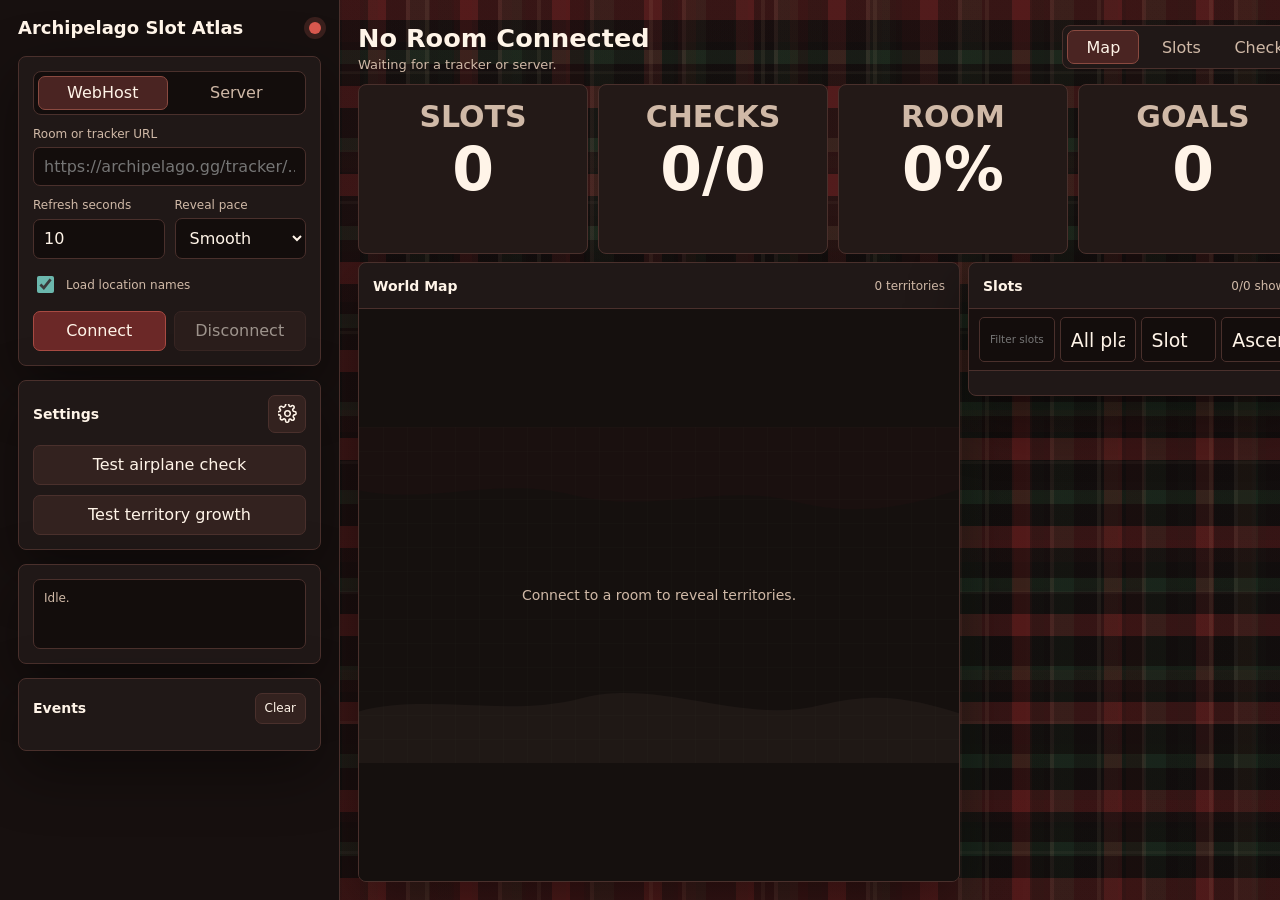
==== index.html @ dbaafe2e "Publish Archipelago Slot Atlas" ====
<!doctype html>
<html lang="en">
<head>
  <meta charset="utf-8">
  <meta name="viewport" content="width=device-width, initial-scale=1">
  <title>Archipelago Slot Atlas</title>
  <style>
    :root {
      color-scheme: dark;
      --bg: #120d0d;
      --panel: #201817;
      --panel-2: #2a211d;
      --ink: #fff4e8;
      --muted: #d0b9a7;
      --line: #4a302c;
      --line-strong: #7e4a43;
      --good: #8fc06c;
      --warn: #e6b65b;
      --bad: #d8584e;
      --cyan: #6bb7ad;
      --violet: #b99cff;
      --flannel-red: #7f2425;
      --flannel-red-deep: #351516;
      --flannel-green: #274a32;
      --flannel-cream: #f0d3ac;
      --flannel-thread: rgba(240, 211, 172, 0.16);
      --shadow: 0 20px 60px rgba(0, 0, 0, 0.42);
      --radius: 8px;
      font-family: Inter, ui-sans-serif, system-ui, -apple-system, BlinkMacSystemFont, "Segoe UI", sans-serif;
    }

    * {
      box-sizing: border-box;
    }

    body {
      position: relative;
      margin: 0;
      min-height: 100vh;
      background:
        repeating-linear-gradient(0deg, rgba(127, 36, 37, 0.32) 0 22px, rgba(18, 13, 13, 0.48) 22px 44px, rgba(39, 74, 50, 0.22) 44px 58px, rgba(18, 13, 13, 0.48) 58px 88px),
        repeating-linear-gradient(90deg, rgba(127, 36, 37, 0.36) 0 18px, rgba(18, 13, 13, 0.55) 18px 38px, rgba(240, 211, 172, 0.12) 38px 42px, rgba(39, 74, 50, 0.2) 42px 62px, rgba(18, 13, 13, 0.52) 62px 92px),
        linear-gradient(145deg, #1a0f10 0%, #17110f 44%, #0e0d0b 100%);
      color: var(--ink);
      overflow-x: hidden;
    }

    body::before,
    body::after {
      content: "";
      position: fixed;
      inset: -12%;
      z-index: 0;
      pointer-events: none;
    }

    body::before {
      opacity: 0.42;
      background:
        repeating-linear-gradient(90deg, transparent 0 19px, rgba(240, 211, 172, 0.16) 19px 23px, transparent 23px 48px, rgba(127, 36, 37, 0.18) 48px 66px, transparent 66px 112px),
        repeating-linear-gradient(90deg, rgba(39, 74, 50, 0.12) 0 14px, transparent 14px 74px);
      animation: flannelDriftDiagonalA 210s linear infinite;
    }

    body::after {
      opacity: 0.34;
      background:
        repeating-linear-gradient(0deg, transparent 0 24px, rgba(240, 211, 172, 0.12) 24px 27px, transparent 27px 56px, rgba(127, 36, 37, 0.16) 56px 78px, transparent 78px 130px),
        repeating-linear-gradient(0deg, rgba(39, 74, 50, 0.1) 0 12px, transparent 12px 84px);
      animation: flannelDriftDiagonalB 145s linear infinite;
    }

    @keyframes flannelDriftDiagonalA {
      from {
        background-position: 0 0, 0 0;
      }
      to {
        background-position: 280px 180px, -190px 120px;
      }
    }

    @keyframes flannelDriftDiagonalB {
      from {
        background-position: 0 0, 0 0;
      }
      to {
        background-position: -180px 520px, 150px -380px;
      }
    }

    @media (prefers-reduced-motion: reduce) {
      body::before,
      body::after {
        animation: none;
      }
    }

    button,
    input,
    select {
      font: inherit;
    }

    button {
      border: 1px solid var(--line);
      background: #33221f;
      color: var(--ink);
      border-radius: 7px;
      cursor: pointer;
      transition: transform 140ms ease, border-color 140ms ease, background 140ms ease;
    }

    button:hover {
      border-color: var(--line-strong);
      background: #402824;
    }

    button:active {
      transform: translateY(1px);
    }

    button:disabled {
      cursor: not-allowed;
      opacity: 0.56;
    }

    .app-shell {
      position: relative;
      z-index: 1;
      display: grid;
      grid-template-columns: minmax(292px, 340px) minmax(0, 1fr);
      min-height: 100vh;
    }

    .sidebar {
      position: sticky;
      top: 0;
      height: 100vh;
      padding: 18px;
      border-right: 1px solid var(--line);
      background: #17100f;
      backdrop-filter: blur(18px);
      overflow: auto;
    }

    .brand {
      display: flex;
      align-items: center;
      justify-content: space-between;
      gap: 12px;
      margin-bottom: 18px;
    }

    .brand h1 {
      margin: 0;
      font-size: 18px;
      line-height: 1.1;
      letter-spacing: 0;
    }

    .connection-dot {
      width: 12px;
      height: 12px;
      flex: 0 0 auto;
      border-radius: 999px;
      background: var(--bad);
      box-shadow: 0 0 0 5px rgba(239, 111, 100, 0.16);
    }

    .connection-dot.live {
      background: var(--good);
      box-shadow: 0 0 0 5px rgba(128, 211, 107, 0.15);
    }

    .connection-dot.waiting {
      background: var(--warn);
      box-shadow: 0 0 0 5px rgba(238, 184, 95, 0.15);
    }

    .control-block {
      display: grid;
      gap: 12px;
      padding: 14px;
      margin-bottom: 14px;
      border: 1px solid var(--line);
      border-radius: var(--radius);
      background: #201817;
      box-shadow: var(--shadow);
    }

    .segmented {
      display: grid;
      grid-template-columns: 1fr 1fr;
      gap: 4px;
      padding: 4px;
      border: 1px solid var(--line);
      border-radius: 8px;
      background: #130d0c;
    }

    .segmented button {
      min-height: 34px;
      border-color: transparent;
      background: transparent;
      color: var(--muted);
    }

    .segmented button.active {
      background: #4a2422;
      color: var(--ink);
      border-color: #8a4a40;
    }

    .field {
      display: grid;
      gap: 6px;
    }

    label {
      font-size: 12px;
      color: var(--muted);
    }

    input,
    select {
      width: 100%;
      min-height: 38px;
      padding: 9px 10px;
      border: 1px solid var(--line);
      border-radius: 7px;
      background: #130d0c;
      color: var(--ink);
      outline: none;
      transition: border-color 140ms ease, box-shadow 140ms ease;
    }

    input:focus,
    select:focus {
      border-color: var(--cyan);
      box-shadow: 0 0 0 3px rgba(100, 199, 195, 0.14);
    }

    .field-row {
      display: grid;
      grid-template-columns: 1fr 1fr;
      gap: 10px;
    }

    .check-row {
      display: flex;
      align-items: center;
      gap: 9px;
      min-height: 28px;
      color: var(--muted);
      font-size: 13px;
    }

    .check-row input {
      width: 17px;
      min-height: 17px;
      accent-color: var(--cyan);
    }

    .button-row {
      display: grid;
      grid-template-columns: 1fr 1fr;
      gap: 8px;
    }

    .primary-button {
      min-height: 40px;
      background: #6b2827;
      border-color: #a84a42;
    }

    .primary-button:hover {
      background: #83312f;
    }

    .ghost-button {
      min-height: 40px;
    }

    .small-button {
      min-height: 31px;
      padding: 5px 9px;
      font-size: 12px;
    }

    .settings-head {
      display: flex;
      align-items: center;
      justify-content: space-between;
      gap: 10px;
    }

    .settings-title {
      margin: 0;
      font-size: 14px;
      letter-spacing: 0;
    }

    .icon-button {
      width: 38px;
      height: 38px;
      display: inline-grid;
      place-items: center;
      padding: 0;
    }

    .icon-button svg {
      width: 19px;
      height: 19px;
      stroke: currentColor;
      stroke-width: 2;
      fill: none;
      stroke-linecap: round;
      stroke-linejoin: round;
    }

    .settings-body {
      display: grid;
      gap: 10px;
    }

    .settings-body.collapsed {
      display: none;
    }

    .status-box {
      min-height: 70px;
      padding: 10px;
      border: 1px solid var(--line);
      border-radius: 7px;
      background: #130d0c;
      color: var(--muted);
      font-size: 12px;
      line-height: 1.45;
    }

    .event-list {
      display: grid;
      gap: 8px;
      max-height: 178px;
      overflow: auto;
      padding-right: 3px;
    }

    .event {
      padding: 8px 9px;
      border: 1px solid var(--line);
      border-radius: 7px;
      background: #17100f;
      color: var(--muted);
      font-size: 12px;
      line-height: 1.35;
    }

    .main {
      min-width: 0;
      padding: 18px;
      display: grid;
      grid-template-rows: auto auto minmax(0, 1fr);
      gap: 8px;
    }

    .topbar {
      display: grid;
      grid-template-columns: minmax(0, 1fr) auto;
      align-items: center;
      gap: 14px;
      min-height: 58px;
    }

    .topbar-title {
      min-width: 0;
    }

    .topbar-title h2 {
      margin: 0 0 4px;
      font-size: clamp(20px, 2vw, 28px);
      letter-spacing: 0;
    }

    .topbar-title p {
      margin: 0;
      color: var(--muted);
      font-size: 13px;
      overflow: hidden;
      text-overflow: ellipsis;
      white-space: nowrap;
    }

    .view-tabs {
      display: flex;
      align-items: center;
      gap: 6px;
      padding: 4px;
      border: 1px solid var(--line);
      border-radius: 8px;
      background: #201817;
    }

    .view-tabs button {
      min-width: 72px;
      min-height: 34px;
      padding: 6px 10px;
      border-color: transparent;
      background: transparent;
      color: var(--muted);
    }

    .view-tabs button.active {
      color: var(--ink);
      background: #4a2422;
      border-color: #8a4a40;
    }

    .content-grid {
      min-height: 0;
      display: grid;
      grid-template-columns: minmax(0, 1.35fr) minmax(340px, 0.65fr);
      gap: 8px;
    }

    .panel {
      min-width: 0;
      min-height: 0;
      border: 1px solid var(--line);
      border-radius: var(--radius);
      background: #201817;
      box-shadow: var(--shadow);
      overflow: hidden;
    }

    .panel-header {
      display: flex;
      align-items: center;
      justify-content: space-between;
      gap: 12px;
      min-height: 46px;
      padding: 12px 14px;
      border-bottom: 1px solid var(--line);
    }

    .panel-header h3 {
      margin: 0;
      font-size: 14px;
      letter-spacing: 0;
    }

    .panel-header .subtle {
      color: var(--muted);
      font-size: 12px;
    }

    .map-panel {
      display: grid;
      grid-template-rows: auto minmax(380px, 1fr);
    }

    .map-wrap {
      position: relative;
      min-height: 380px;
      background: #15100e;
      overflow: hidden;
    }

    .atlas {
      width: 100%;
      height: 100%;
      display: block;
    }

    .ocean-grid {
      opacity: 0.28;
    }

    .land-base {
      fill: #33251f;
      stroke: #6d4a3d;
      stroke-width: 1.4;
      vector-effect: non-scaling-stroke;
    }

    .land-fill {
      stroke: none;
      filter: saturate(1.06);
    }

    .territory-army {
      pointer-events: none;
      font-size: 17px;
      dominant-baseline: middle;
      text-anchor: middle;
      paint-order: stroke;
      stroke: rgba(0, 0, 0, 0.78);
      stroke-width: 3px;
    }

    .land-label {
      --label-stroke: 7px;
      pointer-events: none;
      fill: #f8f9ef;
      paint-order: stroke;
      stroke: rgba(0, 0, 0, 0.68);
      stroke-width: var(--label-stroke);
      font-weight: 800;
      text-anchor: middle;
      dominant-baseline: middle;
    }

    .land-percent {
      --percent-stroke: 5px;
      pointer-events: none;
      fill: #d9decf;
      paint-order: stroke;
      stroke: rgba(0, 0, 0, 0.74);
      stroke-width: var(--percent-stroke);
      font-weight: 850;
      text-anchor: middle;
      dominant-baseline: middle;
    }

    .selected-region .land-base {
      stroke: #f4f5ec;
      stroke-width: 2.4;
    }

    .atlas.dense-map .land-label {
      --label-stroke: 5px;
    }

    .atlas.dense-map .land-percent {
      --percent-stroke: 4px;
    }

    .atlas.dense-map .territory-army {
      font-size: 13px;
      stroke-width: 2px;
    }

    .atlas.ultra-dense-map .land-base,
    .atlas.ultra-dense-map .land-fill {
      stroke-width: 1px;
    }

    .atlas.ultra-dense-map .land-label {
      --label-stroke: 4px;
    }

    .atlas.ultra-dense-map .land-percent {
      display: block;
      --percent-stroke: 3px;
    }

    .atlas.ultra-dense-map .territory-army {
      font-size: 10px;
      stroke-width: 1.5px;
    }

    .atlas.mega-map .land-base,
    .atlas.mega-map .land-fill {
      stroke-width: 0.75px;
    }

    .atlas.mega-map .land-label {
      display: block;
      --label-stroke: 3px;
    }

    .atlas.mega-map .land-percent {
      display: none;
    }

    .atlas.mega-map .territory-army {
      display: none;
    }

    .flight-line {
      fill: none;
      stroke: var(--flight-color, rgba(240, 211, 172, 0.66));
      stroke-width: 2;
      stroke-linecap: round;
      stroke-dasharray: 6 7;
      vector-effect: non-scaling-stroke;
    }

    .flight-plane {
      font-size: 22px;
      dominant-baseline: middle;
      text-anchor: middle;
      paint-order: stroke;
      stroke: rgba(74, 48, 44, 0.86);
      stroke-width: 3px;
    }

    .flight-label {
      pointer-events: none;
      fill: var(--flight-color, #fff4e8);
      paint-order: stroke;
      stroke: rgba(0, 0, 0, 0.72);
      stroke-width: 3px;
      font-size: 11px;
      font-weight: 850;
      text-anchor: middle;
    }

    .empty-map {
      position: absolute;
      inset: 0;
      display: grid;
      place-items: center;
      color: var(--muted);
      font-size: 14px;
      text-align: center;
      padding: 28px;
    }

    .stat-grid {
      display: grid;
      grid-template-columns: repeat(auto-fit, 230px);
      justify-content: center;
      justify-self: center;
      width: 100%;
      max-width: 980px;
      gap: 10px;
    }

    .stat {
      width: 230px;
      height: 170px;
      padding: 14px;
      border: 1px solid var(--line);
      border-radius: var(--radius);
      background: #231917;
      position: relative;
      display: grid;
      place-items: center;
      text-align: center;
    }

    .stat strong {
      display: block;
      width: 100%;
      font-size: 60px;
      line-height: 1.1;
      font-weight: 850;
      overflow: hidden;
      text-overflow: ellipsis;
      white-space: nowrap;
    }

    .stat strong.compact-value {
      font-size: 48px;
    }

    .stat strong.tiny-value {
      font-size: 38px;
    }

    .stat span {
      display: block;
      position: absolute;
      top: 16px;
      left: 10px;
      right: 10px;
      margin-top: 0;
      color: var(--muted);
      font-size: 30px;
      font-weight: 760;
      line-height: 1.05;
      text-transform: uppercase;
    }

    .side-stack {
      min-height: 0;
      display: grid;
      grid-template-rows: auto minmax(0, 1fr);
      gap: 8px;
    }

    .slot-list {
      min-height: 0;
      overflow: auto;
      padding: 12px;
      display: grid;
      grid-template-columns: 1fr;
      align-content: start;
      gap: 10px;
    }

    .slot-toolbar {
      display: grid;
      grid-template-columns: repeat(4, minmax(0, 1fr));
      justify-content: stretch;
      align-items: center;
      gap: 5px;
      min-height: 50px;
      padding: 8px 10px;
      border-bottom: 1px solid var(--line);
      background: #18100f;
      overflow: hidden;
    }

    .slot-toolbar.three {
      grid-template-columns: repeat(4, minmax(0, 1fr));
    }

    .slot-toolbar input,
    .slot-toolbar select {
      appearance: none;
      width: 100%;
      min-height: 45px;
      height: 45px;
      padding: 0 10px;
      border-radius: 5px;
      font-size: 10.5px;
      line-height: 45px;
    }

    .slot-toolbar select {
      font-size: 18.9px;
      line-height: 45px;
    }

    .table-panel > .panel-header {
      min-height: 28px;
      padding: 4px 10px;
    }

    .slot-card {
      display: grid;
      grid-template-columns: 52px minmax(0, 1fr);
      gap: 10px;
      align-items: center;
      min-height: 82px;
      padding: 10px;
      border: 1px solid var(--line);
      border-radius: var(--radius);
      background: #17100f;
      cursor: pointer;
      transition: border-color 140ms ease, background 140ms ease, transform 140ms ease;
    }

    .slot-list.room-small {
      gap: 14px;
    }

    .slot-list.room-small .slot-card {
      grid-template-columns: 78px minmax(0, 1fr);
      min-height: 118px;
      padding: 14px;
      gap: 14px;
    }

    .slot-list.room-small .ring {
      width: 72px;
      height: 72px;
      font-size: 17px;
    }

    .slot-list.room-small .slot-name {
      font-size: 19px;
    }

    .slot-list.room-small .slot-state {
      font-size: 12px;
      padding: 4px 8px;
    }

    .slot-list.room-small .slot-meta {
      font-size: 15px;
    }

    .slot-list.room-small .bar {
      height: 12px;
      margin-top: 12px;
    }

    .slot-list.room-medium .slot-card {
      grid-template-columns: 62px minmax(0, 1fr);
      min-height: 96px;
      padding: 12px;
      gap: 12px;
    }

    .slot-list.room-medium .ring {
      width: 58px;
      height: 58px;
      font-size: 14px;
    }

    .slot-list.room-medium .slot-name {
      font-size: 16px;
    }

    .slot-list.room-medium .slot-meta {
      font-size: 13px;
    }

    .slot-list.room-medium .bar {
      height: 9px;
    }

    .slot-list.room-large .slot-card {
      min-height: 72px;
      padding: 9px;
    }

    .slot-list.room-large .slot-name {
      font-size: 13px;
    }

    .slot-list.room-large .slot-meta {
      font-size: 11px;
    }

    .slot-list.room-large .bar {
      height: 6px;
    }

    .slot-card:hover {
      border-color: var(--line-strong);
      background: #221714;
    }

    .slot-card.selected {
      border-color: var(--flannel-cream);
      background: #2f1c19;
    }

    .ring {
      width: 48px;
      height: 48px;
      border-radius: 999px;
      display: grid;
      place-items: center;
      color: var(--ink);
      font-size: 12px;
      font-weight: 800;
      background:
        conic-gradient(var(--ring-color) var(--pct), #3c2a25 0),
        #3c2a25;
    }

    .ring::after {
      content: "";
      position: absolute;
    }

    .slot-body {
      min-width: 0;
    }

    .slot-name-row {
      display: flex;
      align-items: center;
      justify-content: space-between;
      gap: 10px;
      margin-bottom: 5px;
    }

    .slot-name {
      min-width: 0;
      overflow: hidden;
      text-overflow: ellipsis;
      white-space: nowrap;
      font-size: 14px;
      font-weight: 760;
    }

    .slot-state {
      flex: 0 0 auto;
      padding: 3px 7px;
      border: 1px solid var(--line);
      border-radius: 999px;
      color: var(--muted);
      font-size: 11px;
      line-height: 1.1;
    }

    .slot-meta {
      display: flex;
      align-items: center;
      justify-content: space-between;
      gap: 8px;
      color: var(--muted);
      font-size: 12px;
      min-width: 0;
    }

    .slot-game {
      min-width: 0;
      overflow: hidden;
      text-overflow: ellipsis;
      white-space: nowrap;
    }

    .bar {
      height: 7px;
      margin-top: 9px;
      border-radius: 999px;
      background: #3c2a25;
      overflow: hidden;
    }

    .bar-fill {
      height: 100%;
      width: var(--pct);
      border-radius: inherit;
      background: linear-gradient(90deg, var(--bar-color), #f0dc7a);
      transition: width var(--bar-speed, 520ms) ease;
    }

    .table-panel {
      display: grid;
      grid-template-rows: auto auto minmax(0, 1fr);
      min-height: 0;
    }

    .data-table-wrap {
      min-height: 0;
      overflow: auto;
    }

    table {
      width: 100%;
      border-collapse: collapse;
      min-width: 900px;
    }

    th,
    td {
      padding: 10px 12px;
      border-bottom: 1px solid var(--line);
      text-align: left;
      font-size: 13px;
      vertical-align: middle;
    }

    th {
      position: sticky;
      top: 0;
      z-index: 1;
      background: #1c1e19;
      color: var(--muted);
      font-size: 12px;
      font-weight: 680;
    }

    td {
      color: #dfe3d6;
    }

    tr:hover td {
      background: rgba(100, 199, 195, 0.045);
    }

    #slotTableBody.room-small td {
      padding: 14px 12px;
      font-size: 16px;
    }

    #slotTableBody.room-small .mini-progress {
      grid-template-columns: minmax(130px, 1fr) 60px;
    }

    #slotTableBody.room-small .bar {
      height: 12px;
    }

    #slotTableBody.room-medium td {
      padding: 12px;
      font-size: 14px;
    }

    #slotTableBody.room-medium .bar {
      height: 9px;
    }

    #slotTableBody.room-large td {
      padding: 8px 10px;
      font-size: 12px;
    }

    #slotTableBody.room-large .bar {
      height: 6px;
    }

    .mini-progress {
      display: grid;
      grid-template-columns: minmax(90px, 1fr) 48px;
      gap: 8px;
      align-items: center;
    }

    .checks-panel {
      display: grid;
      grid-template-rows: auto auto minmax(0, 1fr);
      min-height: 0;
    }

    .main.checks-active {
      gap: 8px;
    }

    .main.checks-active .topbar {
      min-height: 44px;
    }

    .main.checks-active .topbar-title h2 {
      font-size: 18px;
      margin-bottom: 0;
    }

    .main.checks-active .topbar-title p {
      display: none;
    }

    .main.checks-active .stat-grid {
      gap: 8px;
    }

    .main.checks-active .stat {
      padding: 8px;
    }

    .main.checks-active .stat strong {
      font-size: 60px;
    }

    .main.checks-active .stat strong.compact-value {
      font-size: 48px;
    }

    .main.checks-active .stat strong.tiny-value {
      font-size: 38px;
    }

    .main.checks-active .stat span {
      margin-top: 0;
      font-size: 30px;
    }

    .checks-toolbar {
      display: grid;
      grid-template-columns: minmax(160px, 1fr) 132px 122px;
      gap: 8px;
      padding: 10px 12px;
      border-bottom: 1px solid var(--line);
      background: #18100f;
    }

    .check-list {
      min-height: 0;
      overflow: auto;
      padding: 12px;
      display: grid;
      align-content: start;
      gap: 7px;
    }

    .check-item {
      display: grid;
      grid-template-columns: 84px minmax(0, 1fr);
      gap: 10px;
      min-height: 38px;
      align-items: center;
      padding: 8px 10px;
      border: 1px solid var(--line);
      border-radius: 7px;
      background: #17100f;
      color: #dfe3d6;
      font-size: 13px;
    }

    .check-badge {
      display: inline-flex;
      align-items: center;
      justify-content: center;
      min-height: 22px;
      padding: 3px 7px;
      border-radius: 999px;
      border: 1px solid var(--line);
      color: var(--muted);
      font-size: 11px;
    }

    .check-badge.done {
      color: #c9f5bf;
      border-color: rgba(128, 211, 107, 0.42);
      background: rgba(128, 211, 107, 0.1);
    }

    .check-badge.missing {
      color: #f6d18b;
      border-color: rgba(238, 184, 95, 0.44);
      background: rgba(238, 184, 95, 0.08);
    }

    .check-name {
      min-width: 0;
      overflow: hidden;
      text-overflow: ellipsis;
      white-space: nowrap;
    }

    .hidden {
      display: none !important;
    }

    @media (max-width: 1120px) {
      .content-grid {
        grid-template-columns: 1fr;
      }

      .side-stack {
        grid-template-rows: auto auto;
      }

      .slot-list {
        max-height: 420px;
      }
    }

    @media (max-width: 820px) {
      .app-shell {
        grid-template-columns: 1fr;
      }

      .sidebar {
        position: relative;
        height: auto;
        border-right: 0;
        border-bottom: 1px solid var(--line);
      }

      .topbar {
        grid-template-columns: 1fr;
      }

      .view-tabs {
        width: 100%;
      }

      .view-tabs button {
        flex: 1 1 0;
        min-width: 0;
      }

      .stat-grid {
        grid-template-columns: repeat(2, 230px);
      }

      .checks-toolbar {
        grid-template-columns: 1fr;
      }

      .slot-toolbar,
      .slot-toolbar.three {
        grid-template-columns: repeat(4, minmax(0, 1fr));
      }
    }

    @media (max-width: 520px) {
      .main,
      .sidebar {
        padding: 12px;
      }

      .field-row,
      .button-row {
        grid-template-columns: 1fr;
      }

      .stat-grid {
        grid-template-columns: minmax(0, 230px);
      }

      .map-panel {
        grid-template-rows: auto minmax(300px, 1fr);
      }

      .map-wrap {
        min-height: 300px;
      }
    }
  </style>
</head>
<body>
  <div class="app-shell">
    <aside class="sidebar">
      <div class="brand">
        <h1>Archipelago Slot Atlas</h1>
        <span id="connectionDot" class="connection-dot" title="Connection state"></span>
      </div>

      <section class="control-block">
        <div class="segmented" aria-label="Connection mode">
          <button id="webhostModeButton" class="active" type="button">WebHost</button>
          <button id="serverModeButton" type="button">Server</button>
        </div>

        <div id="webhostFields" class="field">
          <label for="trackerInput">Room or tracker URL</label>
          <input id="trackerInput" autocomplete="off" placeholder="https://archipelago.gg/tracker/...">
        </div>

        <div id="serverFields" class="hidden">
          <div class="field">
            <label for="serverInput">Server address</label>
            <input id="serverInput" autocomplete="off" placeholder="archipelago.gg:38281">
          </div>
          <div class="field-row">
            <div class="field">
              <label for="slotInput">Observer slot</label>
              <input id="slotInput" autocomplete="off" placeholder="Player name">
            </div>
            <div class="field">
              <label for="passwordInput">Password</label>
              <input id="passwordInput" type="password" autocomplete="off" placeholder="Optional">
            </div>
          </div>
          <div class="check-row">
            <input id="secureSocketInput" type="checkbox">
            <label for="secureSocketInput">Use wss://</label>
          </div>
        </div>

        <div class="field-row">
          <div class="field">
            <label for="pollInput">Refresh seconds</label>
            <input id="pollInput" type="number" min="5" max="120" step="1" value="10">
          </div>
          <div class="field">
            <label for="themeInput">Reveal pace</label>
            <select id="themeInput">
              <option value="smooth">Smooth</option>
              <option value="snappy">Snappy</option>
              <option value="quiet">Quiet</option>
            </select>
          </div>
        </div>

        <div class="check-row">
          <input id="namesInput" type="checkbox" checked>
          <label for="namesInput">Load location names</label>
        </div>

        <div class="button-row">
          <button id="connectButton" class="primary-button" type="button">Connect</button>
          <button id="disconnectButton" class="ghost-button" type="button" disabled>Disconnect</button>
        </div>
      </section>

      <section class="control-block">
        <div class="settings-head">
          <h3 class="settings-title">Settings</h3>
          <button id="settingsToggleButton" class="icon-button" type="button" title="Toggle settings" aria-label="Toggle settings" aria-expanded="true">
            <svg viewBox="0 0 24 24" aria-hidden="true">
              <path d="M12 15.5a3.5 3.5 0 1 0 0-7 3.5 3.5 0 0 0 0 7Z"></path>
              <path d="M19.4 15a1.8 1.8 0 0 0 .36 1.98l.06.06a2.1 2.1 0 0 1-2.97 2.97l-.06-.06A1.8 1.8 0 0 0 14.82 19a1.8 1.8 0 0 0-1.08 1.65V21a2.1 2.1 0 0 1-4.2 0v-.09A1.8 1.8 0 0 0 8.46 19a1.8 1.8 0 0 0-1.98.36l-.06.06a2.1 2.1 0 1 1-2.97-2.97l.06-.06A1.8 1.8 0 0 0 3 14.82a1.8 1.8 0 0 0-1.65-1.08H1.2a2.1 2.1 0 1 1 0-4.2h.15A1.8 1.8 0 0 0 3 8.46a1.8 1.8 0 0 0-.36-1.98l-.06-.06a2.1 2.1 0 1 1 2.97-2.97l.06.06A1.8 1.8 0 0 0 8.46 3a1.8 1.8 0 0 0 1.08-1.65V1.2a2.1 2.1 0 1 1 4.2 0v.15A1.8 1.8 0 0 0 14.82 3a1.8 1.8 0 0 0 1.98-.36l.06-.06a2.1 2.1 0 1 1 2.97 2.97l-.06.06A1.8 1.8 0 0 0 19 8.46a1.8 1.8 0 0 0 1.65 1.08h.15a2.1 2.1 0 1 1 0 4.2h-.15A1.8 1.8 0 0 0 19.4 15Z"></path>
            </svg>
          </button>
        </div>
        <div id="settingsBody" class="settings-body">
          <button id="testFlightButton" class="ghost-button" type="button">Test airplane check</button>
          <button id="testGrowthButton" class="ghost-button" type="button">Test territory growth</button>
        </div>
      </section>

      <section class="control-block">
        <div class="status-box" id="statusBox">Idle.</div>
      </section>

      <section class="control-block">
        <div class="panel-header" style="padding:0;border:0;min-height:unset;">
          <h3>Events</h3>
          <button id="clearEventsButton" class="small-button" type="button">Clear</button>
        </div>
        <div id="eventList" class="event-list"></div>
      </section>
    </aside>

    <main class="main">
      <header class="topbar">
        <div class="topbar-title">
          <h2 id="roomTitle">No Room Connected</h2>
          <p id="roomSubtitle">Waiting for a tracker or server.</p>
        </div>
        <nav class="view-tabs" aria-label="Display view">
          <button id="mapViewButton" class="active" type="button">Map</button>
          <button id="slotsViewButton" type="button">Slots</button>
          <button id="checksViewButton" type="button">Checks</button>
        </nav>
      </header>

      <section class="stat-grid">
        <div class="stat"><strong id="statSlots">0</strong><span>Slots</span></div>
        <div class="stat"><strong id="statChecks">0/0</strong><span>Checks</span></div>
        <div class="stat"><strong id="statPercent">0%</strong><span>Room</span></div>
        <div class="stat"><strong id="statGoals">0</strong><span>Goals</span></div>
      </section>

      <section id="mapView" class="content-grid">
        <article class="panel map-panel">
          <div class="panel-header">
            <h3>World Map</h3>
            <span id="mapSummary" class="subtle">0 territories</span>
          </div>
          <div class="map-wrap">
            <svg id="atlasSvg" class="atlas" viewBox="0 0 1000 560" role="img" aria-label="Slot progress world map"></svg>
            <div id="emptyMap" class="empty-map">Connect to a room to reveal territories.</div>
          </div>
        </article>

        <aside class="side-stack">
          <article class="panel">
            <div class="panel-header">
              <h3>Slots</h3>
              <span id="slotCountLabel" class="subtle">0 shown</span>
            </div>
            <div class="slot-toolbar">
              <input id="slotSearchInput" autocomplete="off" placeholder="Filter slots">
              <select id="slotGameFilter" aria-label="Platform filter"></select>
              <select id="slotSortSelect" aria-label="Sort slots">
                <option value="slot">Slot</option>
                <option value="percent">Percent</option>
                <option value="name">Name</option>
                <option value="game">Console</option>
              </select>
              <select id="slotSortDirSelect" aria-label="Sort direction">
                <option value="asc">Ascending</option>
                <option value="desc">Descending</option>
              </select>
            </div>
            <div id="slotList" class="slot-list"></div>
          </article>
        </aside>
      </section>

      <section id="slotsView" class="panel table-panel hidden">
        <div class="panel-header">
          <h3>Slot Data</h3>
          <span id="tableSummary" class="subtle">0 rows</span>
        </div>
        <div class="slot-toolbar three">
          <input id="tableSlotSearchInput" autocomplete="off" placeholder="Filter slots">
          <select id="tableSlotGameFilter" aria-label="Platform filter"></select>
          <select id="tableSlotSortSelect" aria-label="Sort slots">
            <option value="slot">Slot</option>
            <option value="percent">Percent</option>
            <option value="name">Name</option>
            <option value="game">Console</option>
          </select>
          <select id="tableSlotSortDirSelect" aria-label="Sort direction">
            <option value="asc">Ascending</option>
            <option value="desc">Descending</option>
          </select>
        </div>
        <div class="data-table-wrap">
          <table>
            <thead>
              <tr>
                <th>Slot</th>
                <th>Game</th>
                <th>Platform</th>
                <th>Progress</th>
                <th>State</th>
                <th>Elapsed</th>
                <th>Items</th>
                <th>Hints</th>
                <th>Activity</th>
              </tr>
            </thead>
            <tbody id="slotTableBody"></tbody>
          </table>
        </div>
      </section>

      <section id="checksView" class="panel checks-panel hidden">
        <div class="panel-header">
          <h3 id="checksTitle">Checks</h3>
          <span id="checksSummary" class="subtle">0 checks</span>
        </div>
        <div class="checks-toolbar">
          <input id="checkSearchInput" autocomplete="off" placeholder="Filter checks">
          <select id="checkSlotSelect" aria-label="Slot"></select>
          <select id="checkStateSelect" aria-label="Check state">
            <option value="all">All</option>
            <option value="checked">Checked</option>
            <option value="missing">Missing</option>
          </select>
        </div>
        <div id="checkList" class="check-list"></div>
      </section>
    </main>
  </div>

  <script>
    (() => {
      const AP_VERSION = { class: "Version", major: 0, minor: 6, build: 7 };
      const PRIMARY_TRACKER_TAGS = ["Tracker"];
      const SLOT_TRACKER_TAGS = ["Tracker", "NoText"];
      const ITEM_HANDLING_NONE = 0;
      const SLOT_TYPE_PLAYER = 1;
      const CLIENT_STATUS = new Map([
        [0, "Unknown"],
        [5, "Connected"],
        [10, "Ready"],
        [20, "Playing"],
        [30, "Goal"]
      ]);
      const PALETTE = [
        "#b7473f", "#8fc06c", "#e6b65b", "#6bb7ad", "#d88466",
        "#9e6fb5", "#caa46a", "#6d9f74", "#d8584e", "#8ab1d6",
        "#b98254", "#a6c96b", "#d0a3ff", "#cf8a88", "#f0d3ac"
      ];
      const REGION_TEMPLATES = [
        { d: "M104 142 C146 85 240 78 294 125 C340 164 316 227 250 246 C197 262 141 242 108 201 C87 174 88 157 104 142 Z", x: 206, y: 172 },
        { d: "M365 98 C427 60 527 79 570 136 C607 186 571 243 502 251 C430 259 354 232 337 178 C325 140 338 114 365 98 Z", x: 459, y: 166 },
        { d: "M664 111 C735 71 844 98 884 166 C918 224 878 292 790 303 C713 312 638 273 625 210 C616 165 632 129 664 111 Z", x: 765, y: 194 },
        { d: "M160 314 C225 278 302 307 327 370 C351 431 310 489 238 493 C175 497 121 451 116 391 C112 357 130 331 160 314 Z", x: 221, y: 393 },
        { d: "M430 315 C486 278 582 294 625 348 C670 405 632 475 553 490 C483 503 407 469 391 409 C381 368 396 336 430 315 Z", x: 512, y: 397 },
        { d: "M724 337 C780 303 859 316 897 369 C930 414 901 474 833 492 C761 511 696 477 677 417 C664 379 682 353 724 337 Z", x: 793, y: 409 },
        { d: "M74 250 C110 229 166 242 187 277 C208 314 181 352 132 354 C88 356 55 330 54 292 C54 273 62 257 74 250 Z", x: 122, y: 296 },
        { d: "M848 42 C899 30 958 57 974 102 C989 144 950 181 891 176 C840 172 807 138 815 95 C819 66 831 47 848 42 Z", x: 895, y: 108 },
        { d: "M329 260 C359 238 416 247 438 282 C459 316 438 354 392 359 C348 364 311 337 306 300 C303 282 312 268 329 260 Z", x: 372, y: 307 },
        { d: "M573 252 C610 226 676 240 699 283 C720 324 690 365 634 365 C584 365 545 334 548 293 C549 275 559 260 573 252 Z", x: 624, y: 303 }
      ];
      const PLATFORM_BY_GAME = new Map(Object.entries({
        "yacht dice": "Phone",
        "doom 2": "PC",
        "doom ii": "PC",
        "doom": "PC",
        "heretic": "PC",
        "quake": "PC",
        "duke nukem 3d": "PC",
        "minecraft": "PC",
        "factorio": "PC",
        "stardew valley": "PC",
        "terraria": "PC",
        "subnautica": "PC",
        "raft": "PC",
        "noita": "PC",
        "risk of rain 2": "PC",
        "slay the spire": "PC",
        "celeste": "PC",
        "hollow knight": "PC",
        "a short hike": "PC",
        "muse dash": "PC",
        "vvvvvv": "PC",
        "dlc quest": "PC",
        "timespinner": "PC",
        "lingo": "PC",
        "shivers": "PC",
        "rogue legacy": "PC",
        "manual": "Custom",
        "a link to the past": "SNES",
        "the legend of zelda": "NES",
        "zelda ii": "NES",
        "ocarina of time": "N64",
        "majora's mask": "N64",
        "majoras mask": "N64",
        "the wind waker": "GameCube",
        "twilight princess": "GameCube",
        "link's awakening dx": "Game Boy Color",
        "links awakening dx": "Game Boy Color",
        "oracle of ages": "Game Boy Color",
        "oracle of seasons": "Game Boy Color",
        "the minish cap": "Game Boy Advance",
        "super metroid": "SNES",
        "metroid fusion": "Game Boy Advance",
        "metroid zero mission": "Game Boy Advance",
        "metroid prime": "GameCube",
        "super mario world": "SNES",
        "super mario 64": "N64",
        "super mario bros. 3": "NES",
        "super mario bros 3": "NES",
        "yoshi's island": "SNES",
        "yoshis island": "SNES",
        "pokemon red and blue": "Game Boy",
        "pokemon red/blue": "Game Boy",
        "pokemon crystal": "Game Boy Color",
        "pokemon emerald": "Game Boy Advance",
        "pokemon fire red": "Game Boy Advance",
        "pokemon firered": "Game Boy Advance",
        "pokemon leaf green": "Game Boy Advance",
        "pokemon leafgreen": "Game Boy Advance",
        "kirby's dream land 3": "SNES",
        "kirbys dream land 3": "SNES",
        "landstalker": "Genesis",
        "sonic the hedgehog": "Genesis",
        "sonic adventure 2 battle": "GameCube",
        "sonic adventure dx": "GameCube",
        "final fantasy": "NES",
        "final fantasy mystic quest": "SNES",
        "secret of evermore": "SNES",
        "chrono trigger": "SNES",
        "donkey kong country 3": "SNES",
        "kingdom hearts": "PS2",
        "dark souls iii": "PC",
        "dark souls 3": "PC",
        "undertale": "PC"
      }));

      const els = {
        connectionDot: document.getElementById("connectionDot"),
        webhostModeButton: document.getElementById("webhostModeButton"),
        serverModeButton: document.getElementById("serverModeButton"),
        webhostFields: document.getElementById("webhostFields"),
        serverFields: document.getElementById("serverFields"),
        trackerInput: document.getElementById("trackerInput"),
        serverInput: document.getElementById("serverInput"),
        slotInput: document.getElementById("slotInput"),
        passwordInput: document.getElementById("passwordInput"),
        secureSocketInput: document.getElementById("secureSocketInput"),
        pollInput: document.getElementById("pollInput"),
        themeInput: document.getElementById("themeInput"),
        namesInput: document.getElementById("namesInput"),
        connectButton: document.getElementById("connectButton"),
        disconnectButton: document.getElementById("disconnectButton"),
        settingsToggleButton: document.getElementById("settingsToggleButton"),
        settingsBody: document.getElementById("settingsBody"),
        testFlightButton: document.getElementById("testFlightButton"),
        testGrowthButton: document.getElementById("testGrowthButton"),
        statusBox: document.getElementById("statusBox"),
        eventList: document.getElementById("eventList"),
        clearEventsButton: document.getElementById("clearEventsButton"),
        roomTitle: document.getElementById("roomTitle"),
        roomSubtitle: document.getElementById("roomSubtitle"),
        mapViewButton: document.getElementById("mapViewButton"),
        slotsViewButton: document.getElementById("slotsViewButton"),
        checksViewButton: document.getElementById("checksViewButton"),
        mapView: document.getElementById("mapView"),
        slotsView: document.getElementById("slotsView"),
        checksView: document.getElementById("checksView"),
        statSlots: document.getElementById("statSlots"),
        statChecks: document.getElementById("statChecks"),
        statPercent: document.getElementById("statPercent"),
        statGoals: document.getElementById("statGoals"),
        mapSummary: document.getElementById("mapSummary"),
        atlasSvg: document.getElementById("atlasSvg"),
        emptyMap: document.getElementById("emptyMap"),
        slotCountLabel: document.getElementById("slotCountLabel"),
        slotSearchInput: document.getElementById("slotSearchInput"),
        slotGameFilter: document.getElementById("slotGameFilter"),
        slotSortSelect: document.getElementById("slotSortSelect"),
        slotSortDirSelect: document.getElementById("slotSortDirSelect"),
        slotList: document.getElementById("slotList"),
        tableSummary: document.getElementById("tableSummary"),
        tableSlotSearchInput: document.getElementById("tableSlotSearchInput"),
        tableSlotGameFilter: document.getElementById("tableSlotGameFilter"),
        tableSlotSortSelect: document.getElementById("tableSlotSortSelect"),
        tableSlotSortDirSelect: document.getElementById("tableSlotSortDirSelect"),
        slotTableBody: document.getElementById("slotTableBody"),
        checksTitle: document.getElementById("checksTitle"),
        checksSummary: document.getElementById("checksSummary"),
        checkSearchInput: document.getElementById("checkSearchInput"),
        checkSlotSelect: document.getElementById("checkSlotSelect"),
        checkStateSelect: document.getElementById("checkStateSelect")
      };

      const state = {
        mode: "webhost",
        status: "idle",
        title: "No Room Connected",
        subtitle: "Waiting for a tracker or server.",
        sourceLabel: "",
        slots: new Map(),
        selectedKey: null,
        events: [],
        flights: [],
        nextFlightId: 1,
        fakeSlots: new Map(),
        nextFakeSlotId: 1,
        growthTests: new Map(),
        territoryProgress: new Map(),
        territoryAnimations: new Map(),
        slotFilters: {
          search: "",
          game: "all",
          sort: "slot",
          dir: "asc"
        },
        sockets: new Map(),
        primarySocket: null,
        pollTimer: null,
        dataPackages: new Map(),
        mapLayout: new Map(),
        mapSignature: "",
        webhost: null,
        direct: null,
        renderQueued: false
      };

      function loadPrefs() {
        try {
          const prefs = JSON.parse(localStorage.getItem("ap-slot-atlas") || "{}");
          if (prefs.mode === "webhost" || prefs.mode === "server") setMode(prefs.mode);
          if (typeof prefs.tracker === "string") els.trackerInput.value = prefs.tracker;
          if (typeof prefs.server === "string") els.serverInput.value = prefs.server;
          if (typeof prefs.slot === "string") els.slotInput.value = prefs.slot;
          if (typeof prefs.poll === "number") els.pollInput.value = String(prefs.poll);
          if (typeof prefs.secure === "boolean") els.secureSocketInput.checked = prefs.secure;
        } catch (error) {
          addEvent("Preferences were reset.");
        }
      }

      function savePrefs() {
        const prefs = {
          mode: state.mode,
          tracker: els.trackerInput.value.trim(),
          server: els.serverInput.value.trim(),
          slot: els.slotInput.value.trim(),
          poll: Number(els.pollInput.value) || 10,
          secure: els.secureSocketInput.checked
        };
        localStorage.setItem("ap-slot-atlas", JSON.stringify(prefs));
      }

      function setMode(mode) {
        state.mode = mode;
        els.webhostModeButton.classList.toggle("active", mode === "webhost");
        els.serverModeButton.classList.toggle("active", mode === "server");
        els.webhostFields.classList.toggle("hidden", mode !== "webhost");
        els.serverFields.classList.toggle("hidden", mode !== "server");
      }

      function setView(view) {
        const active = {
          map: els.mapViewButton,
          slots: els.slotsViewButton,
          checks: els.checksViewButton
        };
        for (const button of Object.values(active)) button.classList.remove("active");
        active[view].classList.add("active");
        els.mapView.classList.toggle("hidden", view !== "map");
        els.slotsView.classList.toggle("hidden", view !== "slots");
        els.checksView.classList.toggle("hidden", view !== "checks");
        document.querySelector(".main").classList.toggle("checks-active", view === "checks");
      }

      function setStatus(status, text) {
        state.status = status;
        if (text) els.statusBox.textContent = text;
        els.connectionDot.classList.toggle("live", status === "live");
        els.connectionDot.classList.toggle("waiting", status === "waiting");
        els.connectButton.disabled = status === "waiting";
        els.disconnectButton.disabled = status === "idle";
      }

      function addEvent(text) {
        const time = new Date().toLocaleTimeString([], { hour: "2-digit", minute: "2-digit", second: "2-digit" });
        state.events.unshift({ time, text });
        state.events = state.events.slice(0, 18);
        els.eventList.innerHTML = state.events.map(event =>
          `<div class="event"><strong>${escapeHtml(event.time)}</strong> ${escapeHtml(event.text)}</div>`
        ).join("");
      }

      function resetRoom() {
        for (const socket of state.sockets.values()) closeSocket(socket);
        if (state.primarySocket) closeSocket(state.primarySocket);
        state.sockets.clear();
        state.primarySocket = null;
        if (state.pollTimer) window.clearInterval(state.pollTimer);
        state.pollTimer = null;
        state.slots.clear();
        state.selectedKey = null;
        state.flights = [];
        state.nextFlightId = 1;
        state.fakeSlots = new Map();
        state.nextFakeSlotId = 1;
        state.growthTests = new Map();
        state.territoryProgress = new Map();
        state.territoryAnimations = new Map();
        state.mapLayout = new Map();
        state.mapSignature = "";
        state.dataPackages.clear();
        state.webhost = null;
        state.direct = null;
        state.title = "No Room Connected";
        state.subtitle = "Waiting for a tracker or server.";
      }

      function closeSocket(socket) {
        try {
          socket.onclose = null;
          socket.onerror = null;
          socket.onmessage = null;
          socket.close();
        } catch (error) {
          /* no-op */
        }
      }

      function slotKey(team, slot) {
        return `${Number(team)}:${Number(slot)}`;
      }

      function ensureSlot(team, slot) {
        const key = slotKey(team, slot);
        if (!state.slots.has(key)) {
          state.slots.set(key, {
            key,
            team: Number(team),
            id: Number(slot),
            name: `Slot ${slot}`,
            alias: "",
            game: "Unknown",
            total: 0,
            checked: new Set(),
            missing: null,
            items: [],
            itemsInitialized: false,
            hints: [],
            status: 0,
            firstSeenAt: new Date().toISOString(),
            startedAt: null,
            finishedAt: null,
            lastActivity: null,
            lastConnection: null,
            socketState: "idle",
            color: PALETTE[state.slots.size % PALETTE.length]
          });
        }
        return state.slots.get(key);
      }

      function progressOf(slot) {
        const total = Number(slot.total) || slot.checked.size + (slot.missing ? slot.missing.size : 0);
        if (!total) return 0;
        return Math.max(0, Math.min(100, Math.round((slot.checked.size / total) * 1000) / 10));
      }

      function visualProgressOf(slot) {
        if (slot.fakeSlot) {
          const now = performance.now();
          const elapsed = Math.max(0, Math.min(slot.growthDuration, now - slot.growthStartedAt));
          const t = elapsed / slot.growthDuration;
          return Math.round(easeInOutCubic(t) * 1000) / 10;
        }
        const target = targetProgressOf(slot);
        return animatedTerritoryProgress(slot.key, target);
      }

      function animatedTerritoryProgress(key, target) {
        const now = performance.now();
        const current = state.territoryProgress.has(key) ? state.territoryProgress.get(key) : target;
        const active = state.territoryAnimations.get(key);

        if (active) {
          const t = Math.max(0, Math.min(1, (now - active.startedAt) / active.duration));
          const value = active.from + (active.to - active.from) * easeInOutCubic(t);
          if (t >= 1) {
            state.territoryAnimations.delete(key);
            state.territoryProgress.set(key, active.to);
            return Math.round(active.to * 10) / 10;
          }
          requestAnimationFrame(queueRender);
          state.territoryProgress.set(key, value);
          return Math.round(value * 10) / 10;
        }

        if (Math.abs(target - current) > 0.1) {
          const duration = target > current ? 1800 : 520;
          state.territoryAnimations.set(key, { from: current, to: target, startedAt: now, duration });
          requestAnimationFrame(queueRender);
          return Math.round(current * 10) / 10;
        }

        state.territoryProgress.set(key, target);
        return Math.round(target * 10) / 10;
      }

      function targetProgressOf(slot) {
        const override = state.growthTests.get(slot.key);
        if (override && performance.now() < override.expiresAt) {
          return override.percent;
        }
        if (override) state.growthTests.delete(slot.key);
        return progressOf(slot);
      }

      function totalOf(slot) {
        return Number(slot.total) || slot.checked.size + (slot.missing ? slot.missing.size : 0);
      }

      function stateLabel(status) {
        return CLIENT_STATUS.get(Number(status)) || String(status || "Unknown");
      }

      function setSlotStatus(slot, status, timestamp = null) {
        const nextStatus = Number(status) || 0;
        const previous = Number(slot.status) || 0;
        slot.status = nextStatus;
        if (nextStatus === 30 && previous !== 30 && !slot.finishedAt) {
          slot.finishedAt = timestamp || slot.lastActivity || new Date().toISOString();
        }
      }

      function setSlotStart(slot, timestamp) {
        if (!timestamp) return;
        const incoming = new Date(timestamp);
        if (Number.isNaN(incoming.getTime())) return;
        const existing = slot.startedAt ? new Date(slot.startedAt) : null;
        if (!existing || Number.isNaN(existing.getTime()) || incoming < existing) {
          slot.startedAt = incoming.toISOString();
        }
      }

      function slotStartTime(slot) {
        return slot.startedAt || slot.firstSeenAt || null;
      }

      function slotEndTime(slot) {
        if (slot.finishedAt) return slot.finishedAt;
        if (Number(slot.status) === 30) return slot.lastActivity || new Date().toISOString();
        return new Date().toISOString();
      }

      function elapsedLabel(slot) {
        const start = slotStartTime(slot);
        if (!start) return "Unknown";
        const startDate = new Date(start);
        const endDate = new Date(slotEndTime(slot));
        if (Number.isNaN(startDate.getTime()) || Number.isNaN(endDate.getTime())) return "Unknown";
        const prefix = Number(slot.status) === 30 ? "" : "In progress ";
        return prefix + formatDuration(Math.max(0, endDate - startDate));
      }

      function formatDuration(ms) {
        const totalHours = Math.floor(ms / 3600000);
        const months = Math.floor(totalHours / (24 * 30));
        const days = Math.floor((totalHours - months * 24 * 30) / 24);
        const hours = totalHours % 24;
        const parts = [];
        if (months) parts.push(`${months}mo`);
        if (days || months) parts.push(`${days}d`);
        parts.push(`${hours}h`);
        return parts.join(" ");
      }

      function sortedSlots() {
        return Array.from(state.slots.values()).sort((a, b) => a.team - b.team || a.id - b.id);
      }

      function activeFakeSlots() {
        const now = performance.now();
        const active = [];
        for (const [key, slot] of state.fakeSlots.entries()) {
          if (now > slot.removeAt) {
            state.fakeSlots.delete(key);
            state.growthTests.delete(key);
            state.mapSignature = "";
          } else {
            active.push(slot);
          }
        }
        if (active.some(slot => now < slot.growthEndsAt)) {
          requestAnimationFrame(queueRender);
        }
        return active.sort((a, b) => a.id - b.id);
      }

      function filteredSortedSlots(slots) {
        const search = state.slotFilters.search.trim().toLowerCase();
        const game = state.slotFilters.game;
        const dir = state.slotFilters.dir === "desc" ? -1 : 1;
        const sort = state.slotFilters.sort;

        return slots.filter(slot => {
          const platform = platformForGame(slot.game);
          const matchesSearch = !search ||
            displayName(slot).toLowerCase().includes(search) ||
            slot.game.toLowerCase().includes(search) ||
            platform.toLowerCase().includes(search) ||
            String(slot.id).includes(search);
          const matchesGame = game === "all" || platform === game;
          return matchesSearch && matchesGame;
        }).sort((a, b) => {
          let result = 0;
          if (sort === "percent") {
            result = progressOf(a) - progressOf(b);
          } else if (sort === "name") {
            result = displayName(a).localeCompare(displayName(b), undefined, { sensitivity: "base" });
          } else if (sort === "game") {
            result = platformForGame(a.game).localeCompare(platformForGame(b.game), undefined, { sensitivity: "base" }) ||
              a.game.localeCompare(b.game, undefined, { sensitivity: "base" }) ||
              displayName(a).localeCompare(displayName(b), undefined, { sensitivity: "base" });
          } else {
            result = (a.team - b.team) || (a.id - b.id);
          }
          return result * dir;
        });
      }

      function refreshSlotFilterControls(slots) {
        const platforms = Array.from(new Set(slots.map(slot => platformForGame(slot.game)).filter(Boolean))).sort((a, b) => a.localeCompare(b));
        const options = `<option value="all">All platforms</option>` + platforms.map(platform =>
          `<option value="${escapeHtml(platform)}">${escapeHtml(platform)}</option>`
        ).join("");

        syncSelectOptions(els.slotGameFilter, options, state.slotFilters.game);
        syncSelectOptions(els.tableSlotGameFilter, options, state.slotFilters.game);
        syncControlValues();
      }

      function syncSelectOptions(select, options, value) {
        if (select.innerHTML !== options) select.innerHTML = options;
        if (Array.from(select.options).some(option => option.value === value)) {
          select.value = value;
        } else {
          select.value = "all";
          state.slotFilters.game = "all";
        }
      }

      function syncControlValues() {
        els.slotSearchInput.value = state.slotFilters.search;
        els.tableSlotSearchInput.value = state.slotFilters.search;
        els.slotGameFilter.value = state.slotFilters.game;
        els.tableSlotGameFilter.value = state.slotFilters.game;
        els.slotSortSelect.value = state.slotFilters.sort;
        els.tableSlotSortSelect.value = state.slotFilters.sort;
        els.slotSortDirSelect.value = state.slotFilters.dir;
        els.tableSlotSortDirSelect.value = state.slotFilters.dir;
      }

      function updateSlotFilters(partial) {
        state.slotFilters = { ...state.slotFilters, ...partial };
        syncControlValues();
        queueRender();
      }

      function applySlotDensity(totalSlots) {
        const classes = ["room-small", "room-medium", "room-large"];
        const density = totalSlots <= 8 ? "room-small" : totalSlots <= 24 ? "room-medium" : totalSlots >= 80 ? "room-large" : "";
        for (const element of [els.slotList, els.slotTableBody]) {
          element.classList.remove(...classes);
          if (density) element.classList.add(density);
        }
      }

      function queueRender() {
        if (state.renderQueued) return;
        state.renderQueued = true;
        requestAnimationFrame(() => {
          state.renderQueued = false;
          render();
        });
      }

      function render() {
        const slots = sortedSlots();
        const mapSlots = slots.concat(activeFakeSlots());
        if (!state.selectedKey && slots[0]) state.selectedKey = slots[0].key;
        const checked = slots.reduce((sum, slot) => sum + slot.checked.size, 0);
        const total = slots.reduce((sum, slot) => sum + totalOf(slot), 0);
        const percent = total ? Math.round((checked / total) * 1000) / 10 : 0;
        const goals = slots.filter(slot => Number(slot.status) === 30 || progressOf(slot) >= 100).length;

        els.roomTitle.textContent = state.title;
        els.roomSubtitle.textContent = state.subtitle;
        setStatValue(els.statSlots, String(slots.length));
        setStatValue(els.statChecks, `${checked}/${total}`);
        setStatValue(els.statPercent, `${percent}%`);
        setStatValue(els.statGoals, String(goals));
        els.mapSummary.textContent = `${mapSlots.length} ${mapSlots.length === 1 ? "territory" : "territories"}`;
        els.emptyMap.classList.toggle("hidden", mapSlots.length > 0);

        refreshSlotFilterControls(slots);
        const visibleSlots = filteredSortedSlots(slots);
        applySlotDensity(slots.length);
        els.slotCountLabel.textContent = `${visibleSlots.length}/${slots.length} shown`;
        els.tableSummary.textContent = `${visibleSlots.length}/${slots.length} rows`;

        renderMap(mapSlots);
        renderSlotCards(visibleSlots);
        renderSlotTable(visibleSlots);
        renderCheckSelectors(slots);
        renderChecks();
      }

      function setStatValue(element, value) {
        element.textContent = value;
        element.classList.toggle("compact-value", String(value).length > 5);
        element.classList.toggle("tiny-value", String(value).length > 8);
      }

      function renderMap(slots) {
        ensureMapLayout(slots);
        pruneFlights();
        const density = densityFor(slots.length);
        els.atlasSvg.classList.toggle("dense-map", density >= 1);
        els.atlasSvg.classList.toggle("ultra-dense-map", density >= 2);
        els.atlasSvg.classList.toggle("mega-map", density >= 3);
        const defs = [
          `<defs>`,
          `<pattern id="atlasGrid" width="40" height="40" patternUnits="userSpaceOnUse">`,
          `<path d="M 40 0 L 0 0 0 40" fill="none" stroke="#374033" stroke-width="0.7"/>`,
          `</pattern>`,
          ...slots.map(slot => {
            const region = state.mapLayout.get(slot.key);
            if (!region) return "";
            return `<clipPath id="${svgId("clip", slot.key)}"><path d="${region.d}"></path></clipPath>`;
          }),
          `</defs>`
        ].join("");

        const ocean = [
          `<rect width="1000" height="560" fill="#15100e"/>`,
          `<rect class="ocean-grid" width="1000" height="560" fill="url(#atlasGrid)"/>`,
          `<path d="M0 106 C120 130 230 82 354 113 C490 147 601 92 726 124 C834 151 914 132 1000 104 L1000 0 L0 0 Z" fill="rgba(127,36,37,0.05)"/>`,
          `<path d="M0 474 C113 443 247 485 371 452 C503 418 638 498 772 463 C870 438 936 458 1000 477 L1000 560 L0 560 Z" fill="rgba(240,211,172,0.045)"/>`
        ].join("");

        const regions = slots.map((slot, index) => {
          const region = state.mapLayout.get(slot.key) || regionForIndex(index, slots.length);
          const pct = visualProgressOf(slot);
          const color = slot.color || PALETTE[index % PALETTE.length];
          const growth = territoryGrowthGeometry(region, pct);
          const clipId = svgId("clip", slot.key);
          const label = territoryLabel(slot, density);
          const labelSize = territoryLabelSize(region, label, density);
          const selected = slot.key === state.selectedKey ? " selected-region" : "";
          return `<g class="region${selected}" data-key="${escapeHtml(slot.key)}" tabindex="0" role="button">
            <title>${escapeHtml(displayName(slot))} - ${escapeHtml(slot.game)} - ${pct}%</title>
            <path class="land-base" d="${region.d}"></path>
            <g clip-path="url(#${clipId})">
              <circle class="land-fill" cx="${growth.origin.x.toFixed(1)}" cy="${growth.origin.y.toFixed(1)}" r="${growth.radius.toFixed(1)}" fill="${color}"></circle>
            </g>
            <text class="territory-army" x="${growth.army.x.toFixed(1)}" y="${growth.army.y.toFixed(1)}">🪖</text>
            <text class="land-label" x="${region.x}" y="${region.y - labelSize.offset.toFixed(1)}" font-size="${labelSize.font.toFixed(1)}">${escapeHtml(label)}</text>
            <text class="land-percent" x="${region.x}" y="${labelSize.percentY.toFixed(1)}" font-size="${labelSize.percentFont.toFixed(1)}">${pct}%</text>
          </g>`;
        }).join("");

        const flights = renderFlights();

        els.atlasSvg.innerHTML = defs + ocean + regions + flights;
        els.atlasSvg.querySelectorAll(".region").forEach(group => {
          group.addEventListener("click", () => {
            state.selectedKey = group.dataset.key;
            setView("checks");
            queueRender();
          });
          group.addEventListener("keydown", event => {
            if (event.key === "Enter" || event.key === " ") {
              event.preventDefault();
              state.selectedKey = group.dataset.key;
              setView("checks");
              queueRender();
            }
          });
        });
      }

      function ensureMapLayout(slots) {
        const signature = slots.map(slot => slot.key).join("|");
        if (state.mapSignature === signature && state.mapLayout.size === slots.length) return;
        state.mapSignature = signature;
        state.mapLayout = generateInterlockedLayout(slots);
      }

      function generateInterlockedLayout(slots) {
        const layout = new Map();
        if (!slots.length) return layout;

        const n = slots.length;
        if (n <= 48) return generateGeographicPuzzleLayout(slots);
        const clusters = clusterSlots(slots);
        const clusterGrid = chooseGrid(clusters.length, 1.85);
        const gutter = n > 96 ? 14 : n > 48 ? 18 : 0;
        const left = n > 48 ? 38 : 64;
        const top = n > 48 ? 34 : 58;
        const width = n > 48 ? 924 : 872;
        const height = n > 48 ? 476 : 430;
        const clusterW = (width - gutter * (clusterGrid.cols - 1)) / clusterGrid.cols;
        const clusterH = (height - gutter * (clusterGrid.rows - 1)) / clusterGrid.rows;

        clusters.forEach((cluster, clusterIndex) => {
          const row = Math.floor(clusterIndex / clusterGrid.cols);
          const col = clusterIndex % clusterGrid.cols;
          const box = {
            x: left + col * (clusterW + gutter),
            y: top + row * (clusterH + gutter),
            w: clusterW,
            h: clusterH
          };
          layoutCluster(cluster, box, clusterIndex);
        });

        return layout;

        function layoutCluster(cluster, box, clusterIndex) {
          const best = chooseGrid(cluster.length, box.w / Math.max(1, box.h));
          const cols = best.cols;
          const rows = best.rows;
          const cellW = box.w / cols;
          const cellH = box.h / rows;
          const horizontalEdges = new Map();
          const verticalEdges = new Map();

          for (let index = 0; index < cluster.length; index += 1) {
            const row = Math.floor(index / cols);
            const col = index % cols;
            const topEdge = getHorizontalEdge(row, col);
            const rightEdge = getVerticalEdge(col + 1, row);
            const bottomEdge = getHorizontalEdge(row + 1, col).slice().reverse();
            const leftEdge = getVerticalEdge(col, row).slice().reverse();
            const points = mergeEdges([topEdge, rightEdge, bottomEdge, leftEdge]);
            const d = points.map((point, pointIndex) =>
              `${pointIndex === 0 ? "M" : "L"}${point.x.toFixed(1)} ${point.y.toFixed(1)}`
            ).join(" ") + " Z";

            const x0 = box.x + col * cellW;
            const y0 = box.y + row * cellH;
            layout.set(cluster[index].key, {
              d,
              x: x0 + cellW / 2,
              y: y0 + cellH / 2,
              bounds: { x0, y0, x1: x0 + cellW, y1: y0 + cellH }
            });
          }

          function getHorizontalEdge(row, col) {
          const key = `${row}:${col}`;
          if (horizontalEdges.has(key)) return horizontalEdges.get(key);
            const x0 = box.x + col * cellW;
            const x1 = box.x + (col + 1) * cellW;
            const y = box.y + row * cellH;
            const edge = makeEdgePoints(x0, y, x1, y, row === 0 || row === rows, clusterIndex * 1009 + row * 101 + col * 17, "h");
          horizontalEdges.set(key, edge);
          return edge;
        }

        function getVerticalEdge(col, row) {
          const key = `${col}:${row}`;
          if (verticalEdges.has(key)) return verticalEdges.get(key);
            const x = box.x + col * cellW;
            const y0 = box.y + row * cellH;
            const y1 = box.y + (row + 1) * cellH;
            const edge = makeEdgePoints(x, y0, x, y1, col === 0 || col === cols, clusterIndex * 1009 + col * 113 + row * 19, "v");
          verticalEdges.set(key, edge);
          return edge;
        }

        function makeEdgePoints(x0, y0, x1, y1, outer, seed, orientation) {
          const points = [];
          const segments = 6;
          const ampBase = Math.min(cellW, cellH) * (outer ? 0.045 : 0.13);
          for (let i = 0; i <= segments; i += 1) {
            const t = i / segments;
            const falloff = Math.sin(Math.PI * t);
            const wobble = (pseudo(seed + i * 31) - 0.5) * 2 * ampBase * falloff;
            const x = x0 + (x1 - x0) * t + (orientation === "v" ? wobble : 0);
            const y = y0 + (y1 - y0) * t + (orientation === "h" ? wobble : 0);
            points.push({ x, y });
          }
          return points;
        }
        }
      }

      function clusterSlots(slots) {
        const total = slots.length;
        if (total <= 48) return [slots];
        const target = total > 180 ? 30 : total > 120 ? 34 : total > 80 ? 38 : 42;
        const clusterCount = Math.ceil(total / target);
        const perCluster = Math.ceil(total / clusterCount);
        const clusters = [];
        for (let index = 0; index < slots.length; index += perCluster) {
          clusters.push(slots.slice(index, index + perCluster));
        }
        return clusters;
      }

      function densityFor(total) {
        if (total > 160) return 3;
        if (total > 72) return 2;
        if (total > 32) return 1;
        return 0;
      }

      function chooseGrid(total, targetAspect = 1.75) {
        let best = { cols: 1, rows: total, score: Infinity };
        for (let cols = 1; cols <= total; cols += 1) {
          const rows = Math.ceil(total / cols);
          const blanks = rows * cols - total;
          const aspect = Math.abs(cols / rows - targetAspect);
          const score = blanks * 2.25 + aspect;
          if (score < best.score) best = { cols, rows, score };
        }
        return best;
      }

      function generateGeographicPuzzleLayout(slots) {
        const layout = new Map();
        const total = slots.length;
        const roomSeed = hashString(slots.map(slot => `${slot.team}:${slot.id}:${slot.name}:${slot.game}`).join("|"));
        const rawCols = Math.max(3, Math.ceil(Math.sqrt(total * 1.8)) + 2);
        const rawRows = Math.max(3, Math.ceil(total / Math.max(1, rawCols - 2)) + 2);
        const cells = chooseContinentalCells(total, rawCols, rawRows, roomSeed);
        const minCol = Math.min(...cells.map(cell => cell.col));
        const maxCol = Math.max(...cells.map(cell => cell.col));
        const minRow = Math.min(...cells.map(cell => cell.row));
        const maxRow = Math.max(...cells.map(cell => cell.row));
        const cols = maxCol - minCol + 1;
        const rows = maxRow - minRow + 1;
        const left = 72;
        const top = 54;
        const width = 856;
        const height = 438;
        const cellW = Math.min(width / cols, height * 1.34 / rows);
        const cellH = Math.min(height / rows, width / 1.34 / cols);
        const usedW = cellW * cols;
        const usedH = cellH * rows;
        const originX = left + (width - usedW) / 2;
        const originY = top + (height - usedH) / 2;
        const occupied = new Set(cells.map(cell => `${cell.col}:${cell.row}`));
        const horizontalEdges = new Map();
        const verticalEdges = new Map();

        cells.forEach((cell, index) => {
          const slot = slots[index];
          const localCol = cell.col - minCol;
          const localRow = cell.row - minRow;
          const topEdge = getHorizontalEdge(cell.row, cell.col);
          const rightEdge = getVerticalEdge(cell.col + 1, cell.row);
          const bottomEdge = getHorizontalEdge(cell.row + 1, cell.col).slice().reverse();
          const leftEdge = getVerticalEdge(cell.col, cell.row).slice().reverse();
          const points = mergeEdges([topEdge, rightEdge, bottomEdge, leftEdge]);
          const d = points.map((point, pointIndex) =>
            `${pointIndex === 0 ? "M" : "L"}${point.x.toFixed(1)} ${point.y.toFixed(1)}`
          ).join(" ") + " Z";
          const x0 = originX + localCol * cellW;
          const y0 = originY + localRow * cellH;
          layout.set(slot.key, {
            d,
            x: x0 + cellW / 2,
            y: y0 + cellH / 2,
            bounds: { x0, y0, x1: x0 + cellW, y1: y0 + cellH }
          });
        });

        return layout;

        function getHorizontalEdge(row, col) {
          const key = `${row}:${col}`;
          if (horizontalEdges.has(key)) return horizontalEdges.get(key);
          const localCol = col - minCol;
          const localRow = row - minRow;
          const x0 = originX + localCol * cellW;
          const x1 = originX + (localCol + 1) * cellW;
          const y = originY + localRow * cellH;
          const outer = !occupied.has(`${col}:${row - 1}`) || !occupied.has(`${col}:${row}`);
          const edge = makeGeoEdge(x0, y, x1, y, outer, roomSeed + row * 131 + col * 29, "h");
          horizontalEdges.set(key, edge);
          return edge;
        }

        function getVerticalEdge(col, row) {
          const key = `${col}:${row}`;
          if (verticalEdges.has(key)) return verticalEdges.get(key);
          const localCol = col - minCol;
          const localRow = row - minRow;
          const x = originX + localCol * cellW;
          const y0 = originY + localRow * cellH;
          const y1 = originY + (localRow + 1) * cellH;
          const outer = !occupied.has(`${col - 1}:${row}`) || !occupied.has(`${col}:${row}`);
          const edge = makeGeoEdge(x, y0, x, y1, outer, roomSeed + col * 137 + row * 31, "v");
          verticalEdges.set(key, edge);
          return edge;
        }

        function makeGeoEdge(x0, y0, x1, y1, outer, seed, orientation) {
          const points = [];
          const segments = outer ? 7 : 6;
          const ampBase = Math.min(cellW, cellH) * (outer ? 0.18 : 0.12);
          for (let index = 0; index <= segments; index += 1) {
            const t = index / segments;
            const falloff = Math.sin(Math.PI * t);
            const coastBias = outer ? (pseudo(seed + 211) - 0.5) * ampBase * 0.65 : 0;
            const wobble = ((pseudo(seed + index * 37) - 0.5) * 2 * ampBase + coastBias) * falloff;
            const x = x0 + (x1 - x0) * t + (orientation === "v" ? wobble : 0);
            const y = y0 + (y1 - y0) * t + (orientation === "h" ? wobble : 0);
            points.push({ x, y });
          }
          return points;
        }
      }

      function chooseContinentalCells(total, cols, rows, seed = 0) {
        const candidates = [];
        const cx = (cols - 1) / 2;
        const cy = (rows - 1) / 2;
        const rx = Math.max(1, cols * 0.48);
        const ry = Math.max(1, rows * 0.48);

        for (let row = 0; row < rows; row += 1) {
          for (let col = 0; col < cols; col += 1) {
            const dx = (col - cx) / rx;
            const dy = (row - cy) / ry;
            const angle = Math.atan2(dy, dx);
            const radialNoise = Math.sin(angle * 3.1 + total * 0.19 + seed * 0.001) * 0.18 +
              Math.cos(angle * 5.3 + total * 0.11 + seed * 0.0007) * 0.12;
            const distance = Math.sqrt(dx * dx + dy * dy);
            const jitter = (pseudo(seed + row * 97 + col * 53 + total * 17) - 0.5) * 0.26;
            candidates.push({ row, col, score: distance - radialNoise + jitter });
          }
        }

        candidates.sort((a, b) => a.score - b.score);
        const chosen = [];
        const chosenSet = new Set();

        for (const cell of candidates) {
          if (chosen.length >= total) break;
          if (!chosen.length || hasNeighbor(cell, chosenSet)) {
            chosen.push(cell);
            chosenSet.add(`${cell.col}:${cell.row}`);
          }
        }

        for (const cell of candidates) {
          if (chosen.length >= total) break;
          const key = `${cell.col}:${cell.row}`;
          if (!chosenSet.has(key)) {
            chosen.push(cell);
            chosenSet.add(key);
          }
        }

        return chosen.sort((a, b) => a.row - b.row || a.col - b.col);

        function hasNeighbor(cell, set) {
          return set.has(`${cell.col - 1}:${cell.row}`) ||
            set.has(`${cell.col + 1}:${cell.row}`) ||
            set.has(`${cell.col}:${cell.row - 1}`) ||
            set.has(`${cell.col}:${cell.row + 1}`);
        }
      }

      function mergeEdges(edges) {
        const points = [];
        for (const edge of edges) {
          for (let index = 0; index < edge.length; index += 1) {
            if (points.length && index === 0) continue;
            points.push(edge[index]);
          }
        }
        return points;
      }

      function renderFlights() {
        const now = performance.now();
        const activeFlights = state.flights.filter(flight => now - flight.startedAt < flight.duration);
        if (activeFlights.length) {
          requestAnimationFrame(queueRender);
        }

        return activeFlights.map(flight => {
          const from = state.mapLayout.get(flight.fromKey);
          const to = state.mapLayout.get(flight.toKey);
          if (!from || !to) return "";
          const age = Math.max(0, Math.min(1, (now - flight.startedAt) / flight.duration));
          const eased = easeInOutCubic(age);
          const curve = curvedFlight(from, to);
          const current = cubicPoint(curve, eased);
          const previous = cubicPoint(curve, Math.max(0, eased - 0.02));
          const angle = Math.atan2(current.y - previous.y, current.x - previous.x) * 180 / Math.PI;
          const trail = flightTrailPath(curve, eased);
          const opacity = age < 0.82 ? 1 : Math.max(0, 1 - (age - 0.82) / 0.18);

          const planeAngle = angle + 45;
          const color = flight.color || "#f0d3ac";
          return `<g class="flight" style="opacity:${opacity.toFixed(3)};--flight-color:${escapeHtml(color)};">
            <path class="flight-line" d="${trail}"/>
            <text class="flight-plane" x="${current.x.toFixed(1)}" y="${current.y.toFixed(1)}" transform="rotate(${planeAngle.toFixed(1)} ${current.x.toFixed(1)} ${current.y.toFixed(1)})">✈️</text>
            <text class="flight-label" x="${current.x.toFixed(1)}" y="${(current.y - 14).toFixed(1)}">${escapeHtml(flight.label || "")}</text>
          </g>`;
        }).join("");
      }

      function territoryGrowthGeometry(region, percent) {
        const pct = Math.max(0, Math.min(100, Number(percent) || 0));
        const origin = growthOrigin(region);
        const maxRadius = growthMaxRadius(region, origin);
        const radius = maxRadius * (0.08 + 0.92 * Math.sqrt(pct / 100));
        const army = armyFrontierPoint(region, origin, radius);
        return { origin, radius, army };
      }

      function territoryLabelSize(region, label, density) {
        const bounds = region.bounds || { x0: region.x - 40, y0: region.y - 40, x1: region.x + 40, y1: region.y + 40 };
        const width = Math.max(20, bounds.x1 - bounds.x0);
        const height = Math.max(20, bounds.y1 - bounds.y0);
        const chars = Math.max(1, String(label || "").length);
        const maxByWidth = width * 0.78 / (chars * 0.58);
        const maxByHeight = height * 0.34;
        const caps = density >= 3 ? { min: 8, max: 18 } :
          density >= 2 ? { min: 11, max: 26 } :
          density >= 1 ? { min: 15, max: 36 } :
          { min: 20, max: 58 };
        const font = clamp(Math.min(maxByWidth, maxByHeight), caps.min, caps.max);
        const percentFont = clamp(font * 0.62, density >= 2 ? 9 : 14, density >= 1 ? 24 : 34);
        const percentY = clamp(region.y + font * 0.72, bounds.y0 + percentFont * 0.8, bounds.y1 - percentFont * 0.5);
        return {
          font,
          offset: font * 0.42,
          percentFont,
          percentY
        };
      }

      function growthOrigin(region) {
        const bounds = region.bounds || { x0: region.x - 40, y0: region.y - 40, x1: region.x + 40, y1: region.y + 40 };
        const atlasCenter = { x: 500, y: 280 };
        const x = region.x + (atlasCenter.x - region.x) * 0.34;
        const y = region.y + (atlasCenter.y - region.y) * 0.34;
        return {
          x: clamp(x, bounds.x0 + 6, bounds.x1 - 6),
          y: clamp(y, bounds.y0 + 6, bounds.y1 - 6)
        };
      }

      function growthMaxRadius(region, origin) {
        const bounds = region.bounds || { x0: region.x - 40, y0: region.y - 40, x1: region.x + 40, y1: region.y + 40 };
        const corners = [
          { x: bounds.x0, y: bounds.y0 },
          { x: bounds.x1, y: bounds.y0 },
          { x: bounds.x1, y: bounds.y1 },
          { x: bounds.x0, y: bounds.y1 }
        ];
        return Math.max(...corners.map(corner => Math.hypot(corner.x - origin.x, corner.y - origin.y))) + 10;
      }

      function armyFrontierPoint(region, origin, radius) {
        const bounds = region.bounds || { x0: region.x - 40, y0: region.y - 40, x1: region.x + 40, y1: region.y + 40 };
        let dx = region.x - origin.x;
        let dy = region.y - origin.y;
        const length = Math.hypot(dx, dy) || 1;
        dx /= length;
        dy /= length;
        const boundaryDistance = distanceToBounds(origin, dx, dy, bounds) * 0.94;
        const distance = Math.min(radius, Math.max(4, boundaryDistance));
        return {
          x: clamp(origin.x + dx * distance, bounds.x0 + 5, bounds.x1 - 5),
          y: clamp(origin.y + dy * distance, bounds.y0 + 5, bounds.y1 - 5)
        };
      }

      function distanceToBounds(point, dx, dy, bounds) {
        const distances = [];
        if (dx > 0) distances.push((bounds.x1 - point.x) / dx);
        if (dx < 0) distances.push((bounds.x0 - point.x) / dx);
        if (dy > 0) distances.push((bounds.y1 - point.y) / dy);
        if (dy < 0) distances.push((bounds.y0 - point.y) / dy);
        const positive = distances.filter(value => Number.isFinite(value) && value > 0);
        return positive.length ? Math.min(...positive) : 0;
      }

      function clamp(value, min, max) {
        return Math.min(max, Math.max(min, value));
      }

      function svgId(prefix, key) {
        return `${prefix}-${String(key).replace(/[^a-zA-Z0-9_-]/g, "-")}`;
      }

      function flightTrailPath(curve, progress) {
        const clamped = Math.max(0, Math.min(1, progress));
        const steps = Math.max(2, Math.ceil(clamped * 24));
        const points = [];
        for (let index = 0; index <= steps; index += 1) {
          const t = clamped * (index / steps);
          points.push(cubicPoint(curve, t));
        }
        return points.map((point, index) =>
          `${index === 0 ? "M" : "L"}${point.x.toFixed(1)} ${point.y.toFixed(1)}`
        ).join(" ");
      }

      function curvedFlight(from, to) {
        const dx = to.x - from.x;
        const dy = to.y - from.y;
        const distance = Math.max(1, Math.hypot(dx, dy));
        const lift = Math.min(120, Math.max(44, distance * 0.22));
        const nx = -dy / distance;
        const ny = dx / distance;
        return {
          p0: { x: from.x, y: from.y },
          c1: { x: from.x + dx * 0.33 + nx * lift, y: from.y + dy * 0.33 + ny * lift },
          c2: { x: from.x + dx * 0.67 + nx * lift, y: from.y + dy * 0.67 + ny * lift },
          p3: { x: to.x, y: to.y }
        };
      }

      function cubicPoint(curve, t) {
        return bezierPoint(curve.p0, curve.c1, curve.c2, curve.p3, t);
      }

      function bezierPoint(p0, p1, p2, p3, t) {
        const inv = 1 - t;
        const a = inv * inv * inv;
        const b = 3 * inv * inv * t;
        const c = 3 * inv * t * t;
        const d = t * t * t;
        return {
          x: a * p0.x + b * p1.x + c * p2.x + d * p3.x,
          y: a * p0.y + b * p1.y + c * p2.y + d * p3.y
        };
      }

      function easeInOutCubic(t) {
        return t < 0.5 ? 4 * t * t * t : 1 - Math.pow(-2 * t + 2, 3) / 2;
      }

      function pruneFlights() {
        const now = performance.now();
        state.flights = state.flights.filter(flight => now - flight.startedAt < flight.duration);
      }

      function renderSlotCards(slots) {
        els.slotList.innerHTML = slots.map(slot => {
          const pct = progressOf(slot);
          const total = totalOf(slot);
          const platform = platformForGame(slot.game);
          const selected = slot.key === state.selectedKey ? " selected" : "";
          const socketState = slot.socketState && slot.socketState !== "idle" ? slot.socketState : stateLabel(slot.status);
          return `<article class="slot-card${selected}" data-key="${escapeHtml(slot.key)}" style="--pct:${pct}%;--ring-color:${slot.color};--bar-color:${slot.color};">
            <div class="ring">${Math.round(pct)}%</div>
            <div class="slot-body">
              <div class="slot-name-row">
                <div class="slot-name" title="${escapeHtml(displayName(slot))}">${escapeHtml(displayName(slot))}</div>
                <div class="slot-state">${escapeHtml(socketState)}</div>
              </div>
              <div class="slot-meta">
                <span class="slot-game" title="${escapeHtml(slot.game)}">${escapeHtml(platform)} · ${escapeHtml(slot.game)}</span>
                <span>${slot.checked.size}/${total}</span>
              </div>
              <div class="bar"><div class="bar-fill"></div></div>
            </div>
          </article>`;
        }).join("");

        els.slotList.querySelectorAll(".slot-card").forEach(card => {
          card.addEventListener("click", () => {
            state.selectedKey = card.dataset.key;
            queueRender();
          });
        });
      }

      function renderSlotTable(slots) {
        els.slotTableBody.innerHTML = slots.map(slot => {
          const pct = progressOf(slot);
          const total = totalOf(slot);
          const platform = platformForGame(slot.game);
          return `<tr data-key="${escapeHtml(slot.key)}">
            <td><strong>${escapeHtml(displayName(slot))}</strong><br><span style="color:var(--muted);font-size:12px;">Team ${slot.team}, Slot ${slot.id}</span></td>
            <td>${escapeHtml(slot.game)}</td>
            <td>${escapeHtml(platform)}</td>
            <td>
              <div class="mini-progress" style="--pct:${pct}%;--bar-color:${slot.color};">
                <div class="bar"><div class="bar-fill"></div></div>
                <span>${slot.checked.size}/${total}</span>
              </div>
            </td>
            <td>${escapeHtml(stateLabel(slot.status))}</td>
            <td>${escapeHtml(elapsedLabel(slot))}</td>
            <td>${slot.items.length}</td>
            <td>${slot.hints.length}</td>
            <td>${escapeHtml(formatTime(slot.lastActivity || slot.lastConnection))}</td>
          </tr>`;
        }).join("");

        els.slotTableBody.querySelectorAll("tr").forEach(row => {
          row.addEventListener("click", () => {
            state.selectedKey = row.dataset.key;
            setView("checks");
            queueRender();
          });
        });
      }

      function renderCheckSelectors(slots) {
        const previous = els.checkSlotSelect.value || state.selectedKey || "";
        els.checkSlotSelect.innerHTML = slots.map(slot =>
          `<option value="${escapeHtml(slot.key)}">${escapeHtml(displayName(slot))}</option>`
        ).join("");
        if (slots.some(slot => slot.key === previous)) {
          els.checkSlotSelect.value = previous;
        } else if (slots[0]) {
          els.checkSlotSelect.value = slots[0].key;
        }
        if (els.checkSlotSelect.value) state.selectedKey = els.checkSlotSelect.value;
      }

      function renderChecks() {
        const slot = state.slots.get(state.selectedKey || "");
        if (!slot) {
          els.checksTitle.textContent = "Checks";
          els.checksSummary.textContent = "0 checks";
          els.checkList.innerHTML = "";
          return;
        }

        const filter = els.checkSearchInput.value.trim().toLowerCase();
        const stateFilter = els.checkStateSelect.value;
        const checked = Array.from(slot.checked).map(id => ({ id, checked: true }));
        const missing = slot.missing ? Array.from(slot.missing).map(id => ({ id, checked: false })) : [];
        let checks = checked.concat(missing);

        if (stateFilter === "checked") checks = checks.filter(check => check.checked);
        if (stateFilter === "missing") checks = checks.filter(check => !check.checked);
        if (filter) {
          checks = checks.filter(check => {
            const name = locationName(slot.game, check.id).toLowerCase();
            return name.includes(filter) || String(check.id).includes(filter);
          });
        }

        checks.sort((a, b) => Number(a.checked) - Number(b.checked) || String(locationName(slot.game, a.id)).localeCompare(String(locationName(slot.game, b.id))));
        els.checksTitle.textContent = `${displayName(slot)} Checks`;
        els.checksSummary.textContent = `${checks.length} of ${slot.checked.size + (slot.missing ? slot.missing.size : 0)} checks`;

        if (!slot.missing && state.mode === "webhost") {
          const note = `<div class="event">WebHost API mode exposes checked IDs and totals. Direct server mode can list unchecked IDs too.</div>`;
          els.checkList.innerHTML = note + checks.map(checkRow).join("");
          return;
        }

        els.checkList.innerHTML = checks.map(checkRow).join("");

        function checkRow(check) {
          const label = check.checked ? "Checked" : "Missing";
          const badgeClass = check.checked ? "done" : "missing";
          const name = locationName(slot.game, check.id);
          return `<div class="check-item">
            <span class="check-badge ${badgeClass}">${label}</span>
            <span class="check-name" title="${escapeHtml(name)}">${escapeHtml(name)}</span>
          </div>`;
        }
      }

      function regionForIndex(index, total) {
        if (index < REGION_TEMPLATES.length) return REGION_TEMPLATES[index];
        const extra = index - REGION_TEMPLATES.length;
        const cols = Math.ceil(Math.sqrt(Math.max(1, total - REGION_TEMPLATES.length)));
        const row = Math.floor(extra / cols);
        const col = extra % cols;
        const rows = Math.ceil((total - REGION_TEMPLATES.length) / cols);
        const x = 90 + col * (820 / Math.max(1, cols - 1 || 1));
        const y = 82 + row * (396 / Math.max(1, rows - 1 || 1));
        const radius = Math.max(22, Math.min(44, 72 - total));
        return { d: blobPath(x, y, radius, index), x, y };
      }

      function blobPath(cx, cy, radius, seed) {
        const points = [];
        const count = 9;
        for (let i = 0; i < count; i += 1) {
          const angle = (Math.PI * 2 * i) / count;
          const wobble = 0.78 + pseudo(seed * 31 + i * 17) * 0.42;
          points.push({
            x: cx + Math.cos(angle) * radius * wobble,
            y: cy + Math.sin(angle) * radius * wobble
          });
        }
        return points.map((point, i) => `${i === 0 ? "M" : "L"}${point.x.toFixed(1)} ${point.y.toFixed(1)}`).join(" ") + " Z";
      }

      function pseudo(value) {
        const x = Math.sin(value) * 10000;
        return x - Math.floor(x);
      }

      function hashString(value) {
        let hash = 2166136261;
        for (let index = 0; index < value.length; index += 1) {
          hash ^= value.charCodeAt(index);
          hash = Math.imul(hash, 16777619);
        }
        return Math.abs(hash);
      }

      async function start() {
        savePrefs();
        resetRoom();
        state.title = "Connecting";
        state.subtitle = state.mode === "webhost" ? "Reading WebHost tracker data." : "Opening Archipelago tracker sockets.";
        setStatus("waiting", "Connecting...");
        addEvent(`Starting ${state.mode === "webhost" ? "WebHost" : "server"} tracker.`);
        queueRender();

        try {
          if (state.mode === "webhost") {
            await startWebHostMode();
          } else {
            await startServerMode();
          }
          setStatus("live", "Connected.");
        } catch (error) {
          setStatus("idle", error.message || "Connection failed.");
          addEvent(error.message || "Connection failed.");
          queueRender();
        }
      }

      async function startWebHostMode() {
        const source = els.trackerInput.value.trim();
        if (!source) throw new Error("Enter a room or tracker URL.");

        const parsed = parseWebHostSource(source);
        let trackerId = parsed.id;
        let roomInfo = null;
        let players = [];

        if (!trackerId) throw new Error("No tracker id was found in the WebHost input.");

        if (parsed.kind === "room") {
          roomInfo = await fetchJson(`${parsed.origin}/api/room_status/${trackerId}`);
          players = Array.isArray(roomInfo.players) ? roomInfo.players : [];
          trackerId = extractWebHostId(String(roomInfo.tracker || "")) || String(roomInfo.tracker || trackerId);
        }

        state.webhost = { origin: parsed.origin, trackerId, players };
        state.sourceLabel = `${parsed.origin}/tracker/${trackerId}`;
        state.title = "WebHost Tracker";
        state.subtitle = state.sourceLabel;

        await refreshWebHostStatic();
        await refreshWebHostDynamic();
        if (els.namesInput.checked) await loadWebHostDataPackages();

        const seconds = Math.max(5, Math.min(120, Number(els.pollInput.value) || 10));
        state.pollTimer = window.setInterval(() => {
          refreshWebHostDynamic().catch(error => {
            addEvent(error.message || "WebHost refresh failed.");
            setStatus("waiting", "Refresh failed. Retrying...");
          });
        }, seconds * 1000);

        addEvent(`Tracking ${state.slots.size} slots from WebHost.`);
        queueRender();
      }

      async function refreshWebHostStatic() {
        const data = await fetchJson(`${state.webhost.origin}/api/static_tracker/${state.webhost.trackerId}`);
        const playerGames = Array.isArray(data.player_game) ? data.player_game : [];
        const totals = new Map((Array.isArray(data.player_locations_total) ? data.player_locations_total : [])
          .map(entry => [slotKey(entry.team, entry.player), Number(entry.total_locations) || 0]));

        for (const entry of playerGames) {
          const slot = ensureSlot(entry.team, entry.player);
          const playerInfo = state.webhost.players[Number(entry.player) - 1];
          if (Array.isArray(playerInfo)) {
            slot.name = playerInfo[0] || slot.name;
            slot.game = playerInfo[1] || entry.game || slot.game;
          } else {
            slot.game = entry.game || slot.game;
          }
          slot.total = totals.get(slot.key) || slot.total;
          slot.socketState = "api";
        }

        state.webhost.static = data;
        queueRender();
      }

      async function refreshWebHostDynamic() {
        const data = await fetchJson(`${state.webhost.origin}/api/tracker/${state.webhost.trackerId}`);

        for (const entry of arrayOrEmpty(data.aliases)) {
          const slot = ensureSlot(entry.team, entry.player);
          slot.alias = entry.alias || "";
        }

        for (const entry of arrayOrEmpty(data.player_checks_done)) {
          const slot = ensureSlot(entry.team, entry.player);
          slot.checked = new Set(arrayOrEmpty(entry.locations));
        }

        for (const entry of arrayOrEmpty(data.player_items_received)) {
          const slot = ensureSlot(entry.team, entry.player);
          const incomingItems = arrayOrEmpty(entry.items);
          if (slot.itemsInitialized && incomingItems.length > slot.items.length) {
            const newItems = incomingItems.slice(slot.items.length);
            for (const networkItem of newItems) {
              const fromSlot = Number(networkItem.player);
              if (fromSlot && fromSlot !== Number(entry.player)) {
                createFlight(Number(entry.team), fromSlot, Number(entry.team), Number(entry.player), itemName(slot.game, networkItem.item), networkItem.flags);
              }
            }
          }
          slot.items = incomingItems;
          slot.itemsInitialized = true;
        }

        for (const entry of arrayOrEmpty(data.hints)) {
          const slot = ensureSlot(entry.team, entry.player);
          slot.hints = arrayOrEmpty(entry.hints);
        }

        for (const entry of arrayOrEmpty(data.player_status)) {
          const slot = ensureSlot(entry.team, entry.player);
          setSlotStatus(slot, entry.status);
        }

        for (const entry of arrayOrEmpty(data.activity_timers)) {
          const slot = ensureSlot(entry.team, entry.player);
          slot.lastActivity = entry.time || null;
          if (Number(slot.status) === 30 && entry.time) {
            slot.finishedAt = entry.time;
          }
        }

        for (const entry of arrayOrEmpty(data.connection_timers)) {
          const slot = ensureSlot(entry.team, entry.player);
          slot.lastConnection = entry.time || null;
          setSlotStart(slot, entry.time);
        }

        setStatus("live", `Last WebHost refresh: ${new Date().toLocaleTimeString()}`);
        queueRender();
      }

      async function loadWebHostDataPackages() {
        const staticData = state.webhost.static;
        const packages = staticData && staticData.datapackage ? staticData.datapackage : {};
        const entries = Object.entries(packages);
        for (const [game, meta] of entries) {
          if (state.dataPackages.has(game)) continue;
          const checksum = meta && typeof meta === "object" ? meta.checksum : meta;
          if (!checksum) continue;
          try {
            const gamePackage = await fetchJson(`${state.webhost.origin}/api/datapackage/${checksum}`);
            storeGamePackage(game, gamePackage);
          } catch (error) {
            addEvent(`Could not load names for ${game}.`);
          }
        }
      }

      async function startServerMode() {
        const address = els.serverInput.value.trim();
        const observerName = els.slotInput.value.trim();
        const password = els.passwordInput.value;
        if (!address) throw new Error("Enter an Archipelago server address.");
        if (!observerName) throw new Error("Enter one slot name for discovery.");

        const url = normalizeWsUrl(address, els.secureSocketInput.checked);
        state.direct = { url, password, observerName, discovered: false };
        state.sourceLabel = url;
        state.title = "Archipelago Server";
        state.subtitle = url;

        const primary = openTrackerSocket({
          url,
          name: observerName,
          password,
          tags: PRIMARY_TRACKER_TAGS,
          label: "observer",
          onPacket: packet => handlePrimaryPacket(packet)
        });
        state.primarySocket = primary;

        await waitFor(() => state.direct && state.direct.discovered, 12000, "Server discovery timed out.");
        addEvent(`Discovered ${state.slots.size} slots.`);
        queueRender();
      }

      function handlePrimaryPacket(packet) {
        handleCommonPacket(packet);

        if (packet.cmd === "RoomInfo") {
          state.direct.roomInfo = packet;
          state.title = packet.seed_name || "Archipelago Server";
          state.subtitle = `${state.direct.url} ${packet.password ? "(passworded)" : ""}`;
          if (els.namesInput.checked && Array.isArray(packet.games) && packet.games.length) {
            sendPackets(state.primarySocket, [{ cmd: "GetDataPackage", games: packet.games }]);
          }
        }

        if (packet.cmd === "DataPackage" && packet.data && packet.data.games) {
          for (const [game, gamePackage] of Object.entries(packet.data.games)) {
            storeGamePackage(game, gamePackage);
          }
          addEvent("Loaded location name data.");
          queueRender();
        }

        if (packet.cmd === "Connected") {
          applyConnectedPacket(packet);
          discoverSlotsFromConnected(packet);
          state.direct.discovered = true;
          pollClientStatuses();
          const seconds = Math.max(5, Math.min(120, Number(els.pollInput.value) || 10));
          state.pollTimer = window.setInterval(pollClientStatuses, seconds * 1000);
        }

        if (packet.cmd === "Retrieved" && packet.keys) {
          for (const [key, value] of Object.entries(packet.keys)) {
            const match = key.match(/^_read_client_status_(\d+)_(\d+)$/);
            if (!match) continue;
            const slot = ensureSlot(Number(match[1]), Number(match[2]));
            setSlotStatus(slot, value);
          }
          queueRender();
        }
      }

      function handleSlotPacket(packet, expectedKey) {
        handleCommonPacket(packet);
        if (packet.cmd === "Connected") {
          applyConnectedPacket(packet);
          const key = slotKey(packet.team, packet.slot);
          const slot = state.slots.get(key) || state.slots.get(expectedKey);
          if (slot) slot.socketState = "live";
          queueRender();
        }
        if (packet.cmd === "RoomUpdate") {
          applyRoomUpdate(packet, expectedKey);
        }
      }

      function handleCommonPacket(packet) {
        if (!packet || !packet.cmd) return;
        if (packet.cmd === "ConnectionRefused") {
          const errors = arrayOrEmpty(packet.errors).join(", ") || "Connection refused";
          addEvent(errors);
        }
        if (packet.cmd === "InvalidPacket") {
          addEvent(packet.text || "Invalid packet.");
        }
        if (packet.cmd === "PrintJSON") {
          if (packet.type === "ItemSend" && packet.item && packet.receiving !== undefined) {
            const team = Number(packet.team) || 0;
            const fromSlot = Number(packet.item.player);
            const toSlot = Number(packet.receiving);
            const receiver = state.slots.get(slotKey(team, toSlot));
            const label = receiver ? itemName(receiver.game, packet.item.item) : "Item";
            createFlight(team, fromSlot, team, toSlot, label, packet.item.flags);
          }
          if (packet.type === "Goal" && packet.slot !== undefined) {
            const slot = ensureSlot(Number(packet.team || 0), Number(packet.slot));
            setSlotStatus(slot, 30);
            addEvent(`${displayName(slot)} reached goal.`);
            queueRender();
          }
        }
      }

      function discoverSlotsFromConnected(packet) {
        const team = Number(packet.team) || 0;
        const slotInfo = packet.slot_info || {};
        const discovered = [];

        for (const [rawId, rawInfo] of Object.entries(slotInfo)) {
          const id = Number(rawId);
          const info = normalizeSlotInfo(rawInfo);
          const type = Number(info.type) || 0;
          if ((type & SLOT_TYPE_PLAYER) !== SLOT_TYPE_PLAYER) continue;
          const slot = ensureSlot(team, id);
          slot.name = info.name || slot.name;
          slot.game = info.game || slot.game;
          discovered.push(slot);
        }

        for (const slot of discovered) {
          if (slot.id === Number(packet.slot) && slot.team === Number(packet.team)) {
            slot.socketState = "live";
            continue;
          }
          if (state.sockets.has(slot.key)) continue;
          const socket = openTrackerSocket({
            url: state.direct.url,
            name: slot.name,
            password: state.direct.password,
            tags: SLOT_TRACKER_TAGS,
            label: displayName(slot),
            onPacket: incoming => handleSlotPacket(incoming, slot.key)
          });
          state.sockets.set(slot.key, socket);
          slot.socketState = "connecting";
        }
      }

      function applyConnectedPacket(packet) {
        const slot = ensureSlot(packet.team, packet.slot);
        const checked = new Set(arrayOrEmpty(packet.checked_locations));
        const missing = new Set(arrayOrEmpty(packet.missing_locations));
        slot.checked = checked;
        slot.missing = missing;
        slot.total = checked.size + missing.size;
        setSlotStatus(slot, Math.max(Number(slot.status) || 0, 5));
        slot.socketState = "live";
        if (!state.selectedKey) state.selectedKey = slot.key;
        queueRender();
      }

      function applyRoomUpdate(packet, expectedKey) {
        const slot = state.slots.get(expectedKey);
        if (!slot) return;

        if (Array.isArray(packet.checked_locations)) {
          for (const id of packet.checked_locations) {
            slot.checked.add(id);
            if (slot.missing) slot.missing.delete(id);
          }
          slot.total = Math.max(slot.total, slot.checked.size + (slot.missing ? slot.missing.size : 0));
        }

        if (Array.isArray(packet.players)) {
          for (const raw of packet.players) {
            const player = normalizeNetworkPlayer(raw);
            const existing = state.slots.get(slotKey(player.team, player.slot));
            if (existing) {
              existing.alias = player.alias || "";
              existing.name = player.name || existing.name;
            }
          }
        }

        queueRender();
      }

      function pollClientStatuses() {
        if (!state.primarySocket || state.primarySocket.readyState !== WebSocket.OPEN) return;
        const keys = sortedSlots().map(slot => `_read_client_status_${slot.team}_${slot.id}`);
        if (!keys.length) return;
        sendPackets(state.primarySocket, [{ cmd: "Get", keys }]);
      }

      function openTrackerSocket({ url, name, password, tags, label, onPacket }) {
        const socket = new WebSocket(url);
        socket.addEventListener("open", () => {
          sendPackets(socket, [{
            cmd: "Connect",
            password: password || "",
            name,
            game: null,
            uuid: trackerUuidFor(name),
            version: AP_VERSION,
            items_handling: ITEM_HANDLING_NONE,
            tags: tags || SLOT_TRACKER_TAGS,
            slot_data: false
          }]);
          addEvent(`Socket opened for ${label}.`);
        });
        socket.addEventListener("message", event => {
          let packets;
          try {
            packets = JSON.parse(event.data);
          } catch (error) {
            addEvent(`Unreadable packet from ${label}.`);
            return;
          }
          for (const packet of arrayOrEmpty(packets)) onPacket(packet);
        });
        socket.addEventListener("error", () => {
          addEvent(`Socket error for ${label}.`);
        });
        socket.addEventListener("close", () => {
          const slot = sortedSlots().find(item => displayName(item) === label || item.name === name);
          if (slot && state.status !== "idle") slot.socketState = "closed";
          if (state.status !== "idle") {
            setStatus("waiting", `A socket closed: ${label}`);
            queueRender();
          }
        });
        return socket;
      }

      function sendPackets(socket, packets) {
        if (!socket || socket.readyState !== WebSocket.OPEN) return;
        socket.send(JSON.stringify(packets));
      }

      function trackerUuidFor(name) {
        const stable = `${location.href}|${state.direct ? state.direct.url : ""}|${name}`;
        let hash = 0;
        for (let i = 0; i < stable.length; i += 1) {
          hash = ((hash << 5) - hash + stable.charCodeAt(i)) | 0;
        }
        return `slot-atlas-${Math.abs(hash)}`;
      }

      function parseWebHostSource(source) {
        let url = null;
        try {
          url = new URL(source);
        } catch (error) {
          try {
            url = new URL(`https://archipelago.gg/${source.replace(/^\/+/, "")}`);
          } catch (inner) {
            url = null;
          }
        }

        const origin = url ? url.origin : "https://archipelago.gg";
        const id = extractWebHostId(source, url);
        const path = url ? url.pathname.toLowerCase() : "";
        const kind = path.includes("/room/") || path.includes("/rooms/") || path.includes("/server/") || path.includes("/room_status/") ? "room" : "tracker";
        return { origin, id, kind };
      }

      function normalizeWsUrl(address, secure) {
        if (/^wss?:\/\//i.test(address)) return address;
        const cleaned = address.replace(/^https?:\/\//i, "").replace(/\/+$/, "");
        return `${secure ? "wss" : "ws"}://${cleaned}`;
      }

      async function fetchJson(url) {
        const response = await fetch(url, { cache: "no-store" });
        if (!response.ok) throw new Error(`${response.status} ${response.statusText} from ${url}`);
        return response.json();
      }

      function storeGamePackage(game, gamePackage) {
        if (!game || !gamePackage) return;
        const locationIdToName = {};
        const itemIdToName = {};
        for (const [name, id] of Object.entries(gamePackage.location_name_to_id || {})) {
          locationIdToName[String(id)] = name;
        }
        for (const [name, id] of Object.entries(gamePackage.item_name_to_id || {})) {
          itemIdToName[String(id)] = name;
        }
        state.dataPackages.set(game, { locationIdToName, itemIdToName, raw: gamePackage });
      }

      function locationName(game, id) {
        const gamePackage = state.dataPackages.get(game);
        if (!gamePackage) return `Location ${id}`;
        return gamePackage.locationIdToName[String(id)] || `Location ${id}`;
      }

      function platformForGame(game) {
        const name = String(game || "").trim();
        const key = normalizeGameName(name);
        if (!key) return "Unknown Platform";
        if (PLATFORM_BY_GAME.has(key)) return PLATFORM_BY_GAME.get(key);
        for (const [knownGame, platform] of PLATFORM_BY_GAME.entries()) {
          if (key.includes(knownGame) || knownGame.includes(key)) return platform;
        }
        if (key.includes("pokemon")) {
          if (key.includes("emerald") || key.includes("fire") || key.includes("leaf") || key.includes("ruby") || key.includes("sapphire")) return "Game Boy Advance";
          if (key.includes("crystal") || key.includes("gold") || key.includes("silver")) return "Game Boy Color";
          return "Game Boy";
        }
        if (key.includes("zelda") || key.includes("link")) {
          if (key.includes("ocarina") || key.includes("majora")) return "N64";
          if (key.includes("awakening") || key.includes("oracle")) return "Game Boy Color";
          if (key.includes("minish")) return "Game Boy Advance";
          if (key.includes("past")) return "SNES";
          return "NES";
        }
        if (key.includes("metroid")) {
          if (key.includes("fusion") || key.includes("zero")) return "Game Boy Advance";
          if (key.includes("prime")) return "GameCube";
          return "SNES";
        }
        if (key.includes("mario")) {
          if (key.includes("64")) return "N64";
          if (key.includes("world") || key.includes("yoshi")) return "SNES";
          return "NES";
        }
        if (key.includes("sonic")) return key.includes("adventure") ? "GameCube" : "Genesis";
        if (key.includes("doom") || key.includes("quake") || key.includes("factorio") || key.includes("minecraft")) return "PC";
        if (key.includes("dice")) return "Phone";
        return "Unknown Platform";
      }

      function normalizeGameName(game) {
        return String(game || "")
          .toLowerCase()
          .replace(/[_-]/g, " ")
          .replace(/[^a-z0-9 ]+/g, "")
          .replace(/\s+/g, " ")
          .trim();
      }

      function itemName(game, id) {
        const gamePackage = state.dataPackages.get(game);
        if (!gamePackage) return `Item ${id}`;
        return gamePackage.itemIdToName[String(id)] || `Item ${id}`;
      }

      function createFlight(fromTeam, fromSlot, toTeam, toSlot, label, flags = 0) {
        const fromKey = slotKey(fromTeam, fromSlot);
        const toKey = slotKey(toTeam, toSlot);
        if (fromKey === toKey) return;
        if (!state.slots.has(fromKey) || !state.slots.has(toKey)) return;

        const from = state.slots.get(fromKey);
        const to = state.slots.get(toKey);
        const meta = itemDeliveryMeta(label || "Item", flags);
        state.flights.push({
          id: state.nextFlightId++,
          fromKey,
          toKey,
          label: deliveryLabel(meta.label),
          color: meta.color,
          itemType: meta.type,
          startedAt: performance.now(),
          duration: 4200
        });
        state.flights = state.flights.slice(-28);
        addEvent(`${displayName(from)} is delivering ${meta.label} to ${displayName(to)}.`);
        queueRender();
      }

      function deliveryLabel(label) {
        const text = String(label || "Item");
        return text.length > 24 ? `${text.slice(0, 21)}...` : text;
      }

      function itemDeliveryMeta(label, flags = 0) {
        const raw = String(label || "Item");
        const parsed = raw.match(/^\s*([^:]+):\s*(.+)$/);
        let type = parsed ? parsed[1].trim() : itemTypeFromFlags(flags);
        let item = parsed ? parsed[2].trim() : raw;
        type = normalizeItemType(type);
        const color = itemTypeColor(type);
        return {
          type,
          color,
          label: type === "Unknown" ? item : `${type}: ${item}`
        };
      }

      function itemTypeFromFlags(flags) {
        const value = Number(flags) || 0;
        if (value & 4) return "Trap";
        if (value & 1) return "Progression";
        if (value & 2) return "Useful";
        return "Filler";
      }

      function normalizeItemType(type) {
        const lower = String(type || "").toLowerCase();
        if (lower.includes("trap")) return "Trap";
        if (lower.includes("progression")) return lower.includes("skip") ? "Progression Skip" : "Progression";
        if (lower.includes("useful")) return "Useful";
        if (lower.includes("filler")) return "Filler";
        return type ? type.charAt(0).toUpperCase() + type.slice(1).toLowerCase() : "Unknown";
      }

      function itemTypeColor(type) {
        const lower = String(type || "").toLowerCase();
        if (lower.includes("trap")) return "#ff4f5e";
        if (lower.includes("progression skip")) return "#ffb347";
        if (lower.includes("progression")) return "#c77dff";
        if (lower.includes("useful")) return "#4da3ff";
        if (lower.includes("filler")) return "#d8d8d8";
        return "#f0d3ac";
      }

      function testAirplaneCheck() {
        const slots = sortedSlots();
        if (slots.length < 2) {
          addEvent("Connect to a room with at least two slots to test an airplane check.");
          setStatus(state.status, "Need at least two slots for a test flight.");
          return;
        }

        ensureMapLayout(slots);
        const selected = state.slots.get(state.selectedKey || "");
        const from = selected || slots[Math.floor(Math.random() * slots.length)];
        const candidates = slots.filter(slot => slot.key !== from.key);
        const to = candidates[Math.floor(Math.random() * candidates.length)];
        createFlight(from.team, from.id, to.team, to.id, randomTestItem());
      }

      function randomTestItem() {
        const types = ["Progression", "Useful", "Filler", "Trap", "Progression Skip", "Useful Toggle"];
        const items = [
          "Ancient Key", "Moon Boots", "Bridge Permit", "Lantern Upgrade",
          "Silver Compass", "Rocket Pass", "Council Seal", "Victory Coupon",
          "Map Fragment", "Rusty Gear", "Warp Battery", "Golden Dice"
        ];
        const type = types[Math.floor(Math.random() * types.length)];
        const item = items[Math.floor(Math.random() * items.length)];
        return `${type}: ${item}`;
      }

      function testTerritoryGrowth() {
        const slots = sortedSlots();
        const now = performance.now();
        const id = state.nextFakeSlotId++;
        const key = slotKey(9999, id);
        const fakeSlot = {
          key,
          team: 9999,
          id,
          name: `Growth Test ${id}`,
          alias: "",
          game: "Test Territory",
          total: 100,
          checked: new Set(),
          missing: new Set(Array.from({ length: 100 }, (_, index) => index + 1)),
          items: [],
          itemsInitialized: true,
          hints: [],
          status: 20,
          firstSeenAt: new Date().toISOString(),
          startedAt: new Date().toISOString(),
          finishedAt: null,
          lastActivity: null,
          lastConnection: null,
          socketState: "test",
          color: PALETTE[(slots.length + state.fakeSlots.size) % PALETTE.length],
          fakeSlot: true,
          growthStartedAt: now,
          growthDuration: 5000,
          growthEndsAt: now + 5000,
          removeAt: now + 7200
        };

        state.fakeSlots.set(key, fakeSlot);
        state.mapSignature = "";
        addEvent(`${fakeSlot.name} is growing over 5 seconds.`);
        queueRender();
        window.setTimeout(() => queueRender(), 5000);
        window.setTimeout(() => {
          state.fakeSlots.delete(key);
          state.mapSignature = "";
          queueRender();
        }, 7200);
      }

      function normalizeSlotInfo(raw) {
        if (Array.isArray(raw)) {
          return {
            name: raw[0],
            game: raw[1],
            type: raw[2],
            group_members: raw[3] || []
          };
        }
        return {
          name: raw && raw.name,
          game: raw && raw.game,
          type: raw && raw.type,
          group_members: raw && raw.group_members || []
        };
      }

      function normalizeNetworkPlayer(raw) {
        if (Array.isArray(raw)) {
          return { team: raw[0], slot: raw[1], alias: raw[2], name: raw[3] };
        }
        return {
          team: raw && raw.team,
          slot: raw && raw.slot,
          alias: raw && raw.alias,
          name: raw && raw.name
        };
      }

      function extractWebHostId(value, parsedUrl = null) {
        const text = String(value || "").trim();
        const uuid = extractUuid(text);
        if (uuid) return uuid;

        const url = parsedUrl || tryParseUrl(text);
        if (url) {
          const segments = url.pathname.split("/").filter(Boolean).map(segment => decodeURIComponent(segment));
          const markers = new Set([
            "tracker",
            "generic_tracker",
            "sphere_tracker",
            "static_tracker",
            "slot_data_tracker",
            "room",
            "rooms",
            "server",
            "servers",
            "room_status"
          ]);

          for (let index = 0; index < segments.length; index += 1) {
            const lower = segments[index].toLowerCase();
            if (lower === "api" && segments[index + 2] && markers.has(segments[index + 1].toLowerCase())) {
              return segments[index + 2];
            }
            if (markers.has(lower) && segments[index + 1]) {
              return segments[index + 1];
            }
          }

          for (const segment of segments) {
            if (looksLikeWebHostId(segment)) return segment;
          }
        }

        const tokens = text.match(/[A-Za-z0-9_-]{16,64}/g) || [];
        return tokens.find(looksLikeWebHostId) || "";
      }

      function tryParseUrl(value) {
        try {
          return new URL(value);
        } catch (error) {
          return null;
        }
      }

      function looksLikeWebHostId(token) {
        const lower = String(token || "").toLowerCase();
        if (!/^[A-Za-z0-9_-]{16,64}$/.test(token)) return false;
        return !new Set([
          "archipelago",
          "archipelagogg",
          "tracker",
          "generic_tracker",
          "sphere_tracker",
          "static_tracker",
          "slot_data_tracker",
          "room",
          "rooms",
          "server",
          "servers",
          "room_status"
        ]).has(lower);
      }

      function extractUuid(value) {
        const match = String(value || "").match(/[0-9a-f]{8}-[0-9a-f]{4}-[0-9a-f]{4}-[0-9a-f]{4}-[0-9a-f]{12}/i);
        return match ? match[0] : "";
      }

      function arrayOrEmpty(value) {
        return Array.isArray(value) ? value : [];
      }

      function displayName(slot) {
        return slot.alias ? `${slot.alias} (${slot.name})` : slot.name;
      }

      function territoryLabel(slot, density) {
        const country = fakeCountryName(slot.game, slot.id);
        if (density >= 3) return countryCode(country);
        if (density >= 2) return countryCode(country);
        if (density >= 1) return shortCountryName(country);
        return country;
      }

      function fakeCountryName(game, slotId = 0) {
        const words = meaningfulWords(game);
        const base = words.length ? words[0] : "Atlas";
        const second = words.find(word => word !== base) || "";
        const suffixes = [
          "ia", "land", "mark", "reach", "gard", "mere",
          "vale", "hold", "oria", "stan", "fell", "march"
        ];
        const seed = hashString(`${game}:${slotId}`);
        const suffix = suffixes[seed % suffixes.length];
        const root = countryRoot(base);
        if (second && seed % 5 === 0) return `${root} ${countryRoot(second)}`;
        if (suffix === "land" || suffix === "stan") return `${root}${suffix}`;
        if (root.endsWith("a") && suffix === "ia") return `${root}nia`;
        return `${root}${suffix}`;
      }

      function meaningfulWords(value) {
        const stop = new Set(["the", "of", "and", "a", "an", "to", "for", "in", "dx", "ii", "iii"]);
        return String(value || "")
          .replace(/[_/-]/g, " ")
          .replace(/[^a-zA-Z0-9 ]+/g, "")
          .split(/\s+/)
          .filter(word => word && !stop.has(word.toLowerCase()))
          .map(word => word.charAt(0).toUpperCase() + word.slice(1).toLowerCase());
      }

      function countryRoot(word) {
        const cleaned = String(word || "Atlas").replace(/[^a-zA-Z0-9]/g, "");
        if (!cleaned) return "Atlas";
        if (cleaned.length <= 4) return cleaned;
        return cleaned.replace(/[aeiouy]+$/i, "").slice(0, 8);
      }

      function shortCountryName(name) {
        if (name.length <= 8) return name;
        const words = name.split(/\s+/);
        if (words.length > 1) return words.map(word => word[0]).join("").toUpperCase();
        return name.slice(0, 7);
      }

      function countryCode(name) {
        const letters = name.replace(/[^a-zA-Z]/g, "").toUpperCase();
        return (letters.slice(0, 3) || "CTR");
      }

      function initials(name) {
        const parts = String(name || "?").replace(/\([^)]*\)/g, "").trim().split(/\s+/).filter(Boolean);
        const text = parts.length > 1 ? `${parts[0][0]}${parts[parts.length - 1][0]}` : (parts[0] || "?").slice(0, 2);
        return text.toUpperCase();
      }

      function formatTime(value) {
        if (!value) return "Never";
        const date = new Date(value);
        if (Number.isNaN(date.getTime())) return String(value);
        return date.toLocaleString([], { month: "short", day: "numeric", hour: "2-digit", minute: "2-digit" });
      }

      function escapeHtml(value) {
        return String(value ?? "").replace(/[&<>"']/g, char => ({
          "&": "&amp;",
          "<": "&lt;",
          ">": "&gt;",
          '"': "&quot;",
          "'": "&#39;"
        })[char]);
      }

      function waitFor(predicate, timeoutMs, timeoutMessage) {
        const started = Date.now();
        return new Promise((resolve, reject) => {
          const tick = () => {
            if (predicate()) {
              resolve();
              return;
            }
            if (Date.now() - started > timeoutMs) {
              reject(new Error(timeoutMessage));
              return;
            }
            window.setTimeout(tick, 80);
          };
          tick();
        });
      }

      els.webhostModeButton.addEventListener("click", () => {
        setMode("webhost");
        savePrefs();
      });
      els.serverModeButton.addEventListener("click", () => {
        setMode("server");
        savePrefs();
      });
      els.connectButton.addEventListener("click", start);
      els.disconnectButton.addEventListener("click", () => {
        resetRoom();
        setStatus("idle", "Disconnected.");
        addEvent("Disconnected.");
        queueRender();
      });
      els.settingsToggleButton.addEventListener("click", () => {
        const collapsed = els.settingsBody.classList.toggle("collapsed");
        els.settingsToggleButton.setAttribute("aria-expanded", String(!collapsed));
      });
      els.testFlightButton.addEventListener("click", testAirplaneCheck);
      els.testGrowthButton.addEventListener("click", testTerritoryGrowth);
      els.clearEventsButton.addEventListener("click", () => {
        state.events = [];
        els.eventList.innerHTML = "";
      });
      els.mapViewButton.addEventListener("click", () => setView("map"));
      els.slotsViewButton.addEventListener("click", () => setView("slots"));
      els.checksViewButton.addEventListener("click", () => setView("checks"));
      els.checkSlotSelect.addEventListener("change", () => {
        state.selectedKey = els.checkSlotSelect.value;
        queueRender();
      });
      for (const input of [els.slotSearchInput, els.tableSlotSearchInput]) {
        input.addEventListener("input", () => updateSlotFilters({ search: input.value }));
      }
      for (const select of [els.slotGameFilter, els.tableSlotGameFilter]) {
        select.addEventListener("change", () => updateSlotFilters({ game: select.value }));
      }
      for (const select of [els.slotSortSelect, els.tableSlotSortSelect]) {
        select.addEventListener("change", () => updateSlotFilters({ sort: select.value }));
      }
      for (const select of [els.slotSortDirSelect, els.tableSlotSortDirSelect]) {
        select.addEventListener("change", () => updateSlotFilters({ dir: select.value }));
      }
      els.checkSearchInput.addEventListener("input", queueRender);
      els.checkStateSelect.addEventListener("change", queueRender);
      els.pollInput.addEventListener("change", savePrefs);
      els.secureSocketInput.addEventListener("change", savePrefs);
      els.themeInput.addEventListener("change", () => {
        const value = els.themeInput.value;
        const duration = value === "snappy" ? "220ms" : value === "quiet" ? "900ms" : "520ms";
        document.documentElement.style.setProperty("--bar-speed", duration);
      });

      loadPrefs();
      render();
    })();
  </script>
</body>
</html>
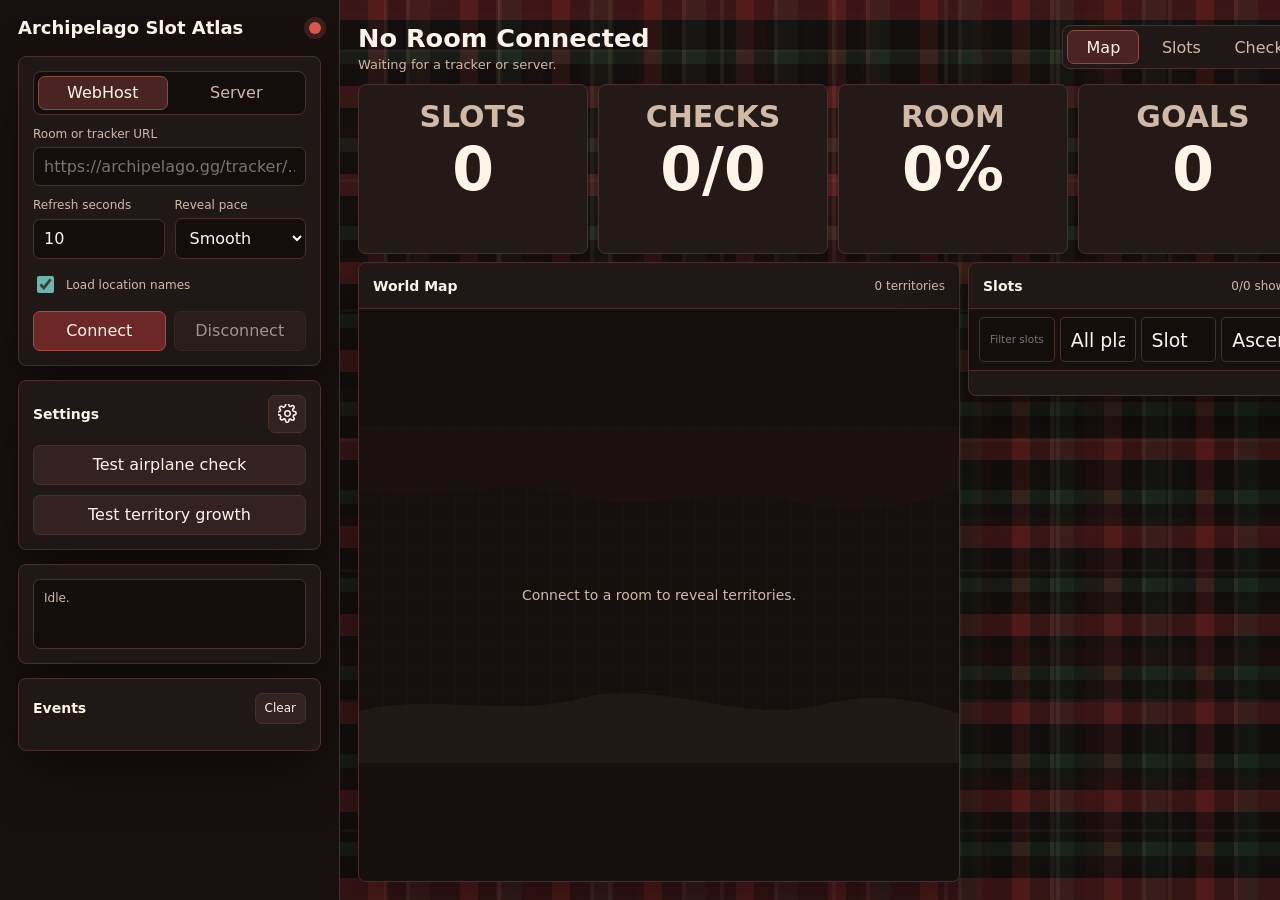
==== commit fa11fa45: "Fix tracker hosts and lower GPU load" ====
--- a/index.html
+++ b/index.html
@@ -49,9 +49,10 @@
     body::after {
       content: "";
       position: fixed;
-      inset: -12%;
+      inset: -24%;
       z-index: 0;
       pointer-events: none;
+      transform: translate3d(0, 0, 0);
     }
 
     body::before {
@@ -59,7 +60,7 @@
       background:
         repeating-linear-gradient(90deg, transparent 0 19px, rgba(240, 211, 172, 0.16) 19px 23px, transparent 23px 48px, rgba(127, 36, 37, 0.18) 48px 66px, transparent 66px 112px),
         repeating-linear-gradient(90deg, rgba(39, 74, 50, 0.12) 0 14px, transparent 14px 74px);
-      animation: flannelDriftDiagonalA 210s linear infinite;
+      animation: flannelDriftDiagonalA 480s steps(180, end) infinite;
     }
 
     body::after {
@@ -67,25 +68,22 @@
       background:
         repeating-linear-gradient(0deg, transparent 0 24px, rgba(240, 211, 172, 0.12) 24px 27px, transparent 27px 56px, rgba(127, 36, 37, 0.16) 56px 78px, transparent 78px 130px),
         repeating-linear-gradient(0deg, rgba(39, 74, 50, 0.1) 0 12px, transparent 12px 84px);
-      animation: flannelDriftDiagonalB 145s linear infinite;
+      animation: flannelDriftDiagonalB 360s steps(180, end) infinite;
+    }
+
+    body.motion-paused::before,
+    body.motion-paused::after {
+      animation-play-state: paused;
     }
 
     @keyframes flannelDriftDiagonalA {
-      from {
-        background-position: 0 0, 0 0;
-      }
-      to {
-        background-position: 280px 180px, -190px 120px;
-      }
+      from { transform: translate3d(-64px, -44px, 0); }
+      to { transform: translate3d(116px, 72px, 0); }
     }
 
     @keyframes flannelDriftDiagonalB {
-      from {
-        background-position: 0 0, 0 0;
-      }
-      to {
-        background-position: -180px 520px, 150px -380px;
-      }
+      from { transform: translate3d(58px, -96px, 0); }
+      to { transform: translate3d(-72px, 184px, 0); }
     }
 
     @media (prefers-reduced-motion: reduce) {
@@ -1204,7 +1202,7 @@
 
         <div id="webhostFields" class="field">
           <label for="trackerInput">Room or tracker URL</label>
-          <input id="trackerInput" autocomplete="off" placeholder="https://archipelago.gg/tracker/...">
+          <input id="trackerInput" autocomplete="off" placeholder="https://archipelago.gg/tracker/... or randomfuzzy.games/tracker/...">
         </div>
 
         <div id="serverFields" class="hidden">
@@ -1403,6 +1401,7 @@
       const AP_VERSION = { class: "Version", major: 0, minor: 6, build: 7 };
       const PRIMARY_TRACKER_TAGS = ["Tracker"];
       const SLOT_TRACKER_TAGS = ["Tracker", "NoText"];
+      const ANIMATED_RENDER_INTERVAL_MS = 140;
       const ITEM_HANDLING_NONE = 0;
       const SLOT_TYPE_PLAYER = 1;
       const CLIENT_STATUS = new Map([
@@ -1578,6 +1577,8 @@
         growthTests: new Map(),
         territoryProgress: new Map(),
         territoryAnimations: new Map(),
+        animationRenderQueued: false,
+        lastAnimationRenderAt: 0,
         slotFilters: {
           search: "",
           game: "all",
@@ -1592,7 +1593,8 @@
         mapSignature: "",
         webhost: null,
         direct: null,
-        renderQueued: false
+        renderQueued: false,
+        renderWhenVisible: false
       };
 
       function loadPrefs() {
@@ -1677,6 +1679,10 @@
         state.growthTests = new Map();
         state.territoryProgress = new Map();
         state.territoryAnimations = new Map();
+        state.animationRenderQueued = false;
+        state.lastAnimationRenderAt = 0;
+        state.renderQueued = false;
+        state.renderWhenVisible = false;
         state.mapLayout = new Map();
         state.mapSignature = "";
         state.dataPackages.clear();
@@ -1760,7 +1766,7 @@
             state.territoryProgress.set(key, active.to);
             return Math.round(active.to * 10) / 10;
           }
-          requestAnimationFrame(queueRender);
+          queueAnimatedRender();
           state.territoryProgress.set(key, value);
           return Math.round(value * 10) / 10;
         }
@@ -1768,7 +1774,7 @@
         if (Math.abs(target - current) > 0.1) {
           const duration = target > current ? 1800 : 520;
           state.territoryAnimations.set(key, { from: current, to: target, startedAt: now, duration });
-          requestAnimationFrame(queueRender);
+          queueAnimatedRender();
           return Math.round(current * 10) / 10;
         }
 
@@ -1861,7 +1867,7 @@
           }
         }
         if (active.some(slot => now < slot.growthEndsAt)) {
-          requestAnimationFrame(queueRender);
+          queueAnimatedRender();
         }
         return active.sort((a, b) => a.id - b.id);
       }
@@ -1946,12 +1952,37 @@
       }
 
       function queueRender() {
+        if (document.hidden) {
+          state.renderWhenVisible = true;
+          return;
+        }
+        state.renderWhenVisible = false;
         if (state.renderQueued) return;
         state.renderQueued = true;
         requestAnimationFrame(() => {
           state.renderQueued = false;
           render();
         });
+      }
+
+      function queueAnimatedRender() {
+        if (document.hidden) {
+          state.renderWhenVisible = true;
+          return;
+        }
+        if (state.animationRenderQueued) return;
+        const now = performance.now();
+        const delay = Math.max(0, ANIMATED_RENDER_INTERVAL_MS - (now - state.lastAnimationRenderAt));
+        state.animationRenderQueued = true;
+        window.setTimeout(() => {
+          state.animationRenderQueued = false;
+          if (document.hidden) {
+            state.renderWhenVisible = true;
+            return;
+          }
+          state.lastAnimationRenderAt = performance.now();
+          queueRender();
+        }, delay);
       }
 
       function render() {
@@ -2027,13 +2058,16 @@
           const label = territoryLabel(slot, density);
           const labelSize = territoryLabelSize(region, label, density);
           const selected = slot.key === state.selectedKey ? " selected-region" : "";
+          const armyNode = shouldRenderArmy(slot, pct, density)
+            ? `<text class="territory-army" x="${growth.army.x.toFixed(1)}" y="${growth.army.y.toFixed(1)}">🪖</text>`
+            : "";
           return `<g class="region${selected}" data-key="${escapeHtml(slot.key)}" tabindex="0" role="button">
             <title>${escapeHtml(displayName(slot))} - ${escapeHtml(slot.game)} - ${pct}%</title>
             <path class="land-base" d="${region.d}"></path>
             <g clip-path="url(#${clipId})">
               <circle class="land-fill" cx="${growth.origin.x.toFixed(1)}" cy="${growth.origin.y.toFixed(1)}" r="${growth.radius.toFixed(1)}" fill="${color}"></circle>
             </g>
-            <text class="territory-army" x="${growth.army.x.toFixed(1)}" y="${growth.army.y.toFixed(1)}">🪖</text>
+            ${armyNode}
             <text class="land-label" x="${region.x}" y="${region.y - labelSize.offset.toFixed(1)}" font-size="${labelSize.font.toFixed(1)}">${escapeHtml(label)}</text>
             <text class="land-percent" x="${region.x}" y="${labelSize.percentY.toFixed(1)}" font-size="${labelSize.percentFont.toFixed(1)}">${pct}%</text>
           </g>`;
@@ -2360,7 +2394,7 @@
         const now = performance.now();
         const activeFlights = state.flights.filter(flight => now - flight.startedAt < flight.duration);
         if (activeFlights.length) {
-          requestAnimationFrame(queueRender);
+          queueAnimatedRender();
         }
 
         return activeFlights.map(flight => {
@@ -2415,6 +2449,12 @@
           percentFont,
           percentY
         };
+      }
+
+      function shouldRenderArmy(slot, percent, density) {
+        return Boolean(slot.fakeSlot) ||
+          state.territoryAnimations.has(slot.key) ||
+          (density === 0 && slot.key === state.selectedKey && percent > 0 && percent < 100);
       }
 
       function growthOrigin(region) {
@@ -3092,22 +3132,25 @@
       }
 
       function parseWebHostSource(source) {
-        let url = null;
-        try {
-          url = new URL(source);
-        } catch (error) {
-          try {
-            url = new URL(`https://archipelago.gg/${source.replace(/^\/+/, "")}`);
-          } catch (inner) {
-            url = null;
-          }
-        }
-
+        const url = parseWebHostUrl(source);
         const origin = url ? url.origin : "https://archipelago.gg";
         const id = extractWebHostId(source, url);
         const path = url ? url.pathname.toLowerCase() : "";
         const kind = path.includes("/room/") || path.includes("/rooms/") || path.includes("/server/") || path.includes("/room_status/") ? "room" : "tracker";
         return { origin, id, kind };
+      }
+
+      function parseWebHostUrl(value) {
+        const text = String(value || "").trim();
+        if (!text) return null;
+        if (/^[a-z][a-z0-9+.-]*:\/\//i.test(text)) return tryParseUrl(text);
+        if (text.startsWith("//")) return tryParseUrl(`https:${text}`);
+        if (text.startsWith("/")) return tryParseUrl(`https://archipelago.gg${text}`);
+
+        const cleaned = text.replace(/^\/+/, "");
+        const firstSegment = cleaned.split(/[/?#]/, 1)[0].toLowerCase();
+        const looksLikeHost = firstSegment.includes(".") || firstSegment.includes(":") || firstSegment === "localhost";
+        return tryParseUrl(looksLikeHost ? `https://${cleaned}` : `https://archipelago.gg/${cleaned}`);
       }
 
       function normalizeWsUrl(address, secure) {
@@ -3369,7 +3412,7 @@
         const uuid = extractUuid(text);
         if (uuid) return uuid;
 
-        const url = parsedUrl || tryParseUrl(text);
+        const url = parsedUrl || parseWebHostUrl(text);
         if (url) {
           const segments = url.pathname.split("/").filter(Boolean).map(segment => decodeURIComponent(segment));
           const markers = new Set([
@@ -3537,6 +3580,19 @@
           };
           tick();
         });
+      }
+
+      function handleVisibilityChange() {
+        document.body.classList.toggle("motion-paused", document.hidden);
+        if (document.hidden) {
+          state.renderWhenVisible = true;
+          return;
+        }
+        state.animationRenderQueued = false;
+        state.lastAnimationRenderAt = performance.now();
+        if (state.renderWhenVisible || state.slots.size || state.fakeSlots.size || state.flights.length) {
+          queueRender();
+        }
       }
 
       els.webhostModeButton.addEventListener("click", () => {
@@ -3592,7 +3648,9 @@
         const duration = value === "snappy" ? "220ms" : value === "quiet" ? "900ms" : "520ms";
         document.documentElement.style.setProperty("--bar-speed", duration);
       });
-
+      document.addEventListener("visibilitychange", handleVisibilityChange);
+
+      handleVisibilityChange();
       loadPrefs();
       render();
     })();
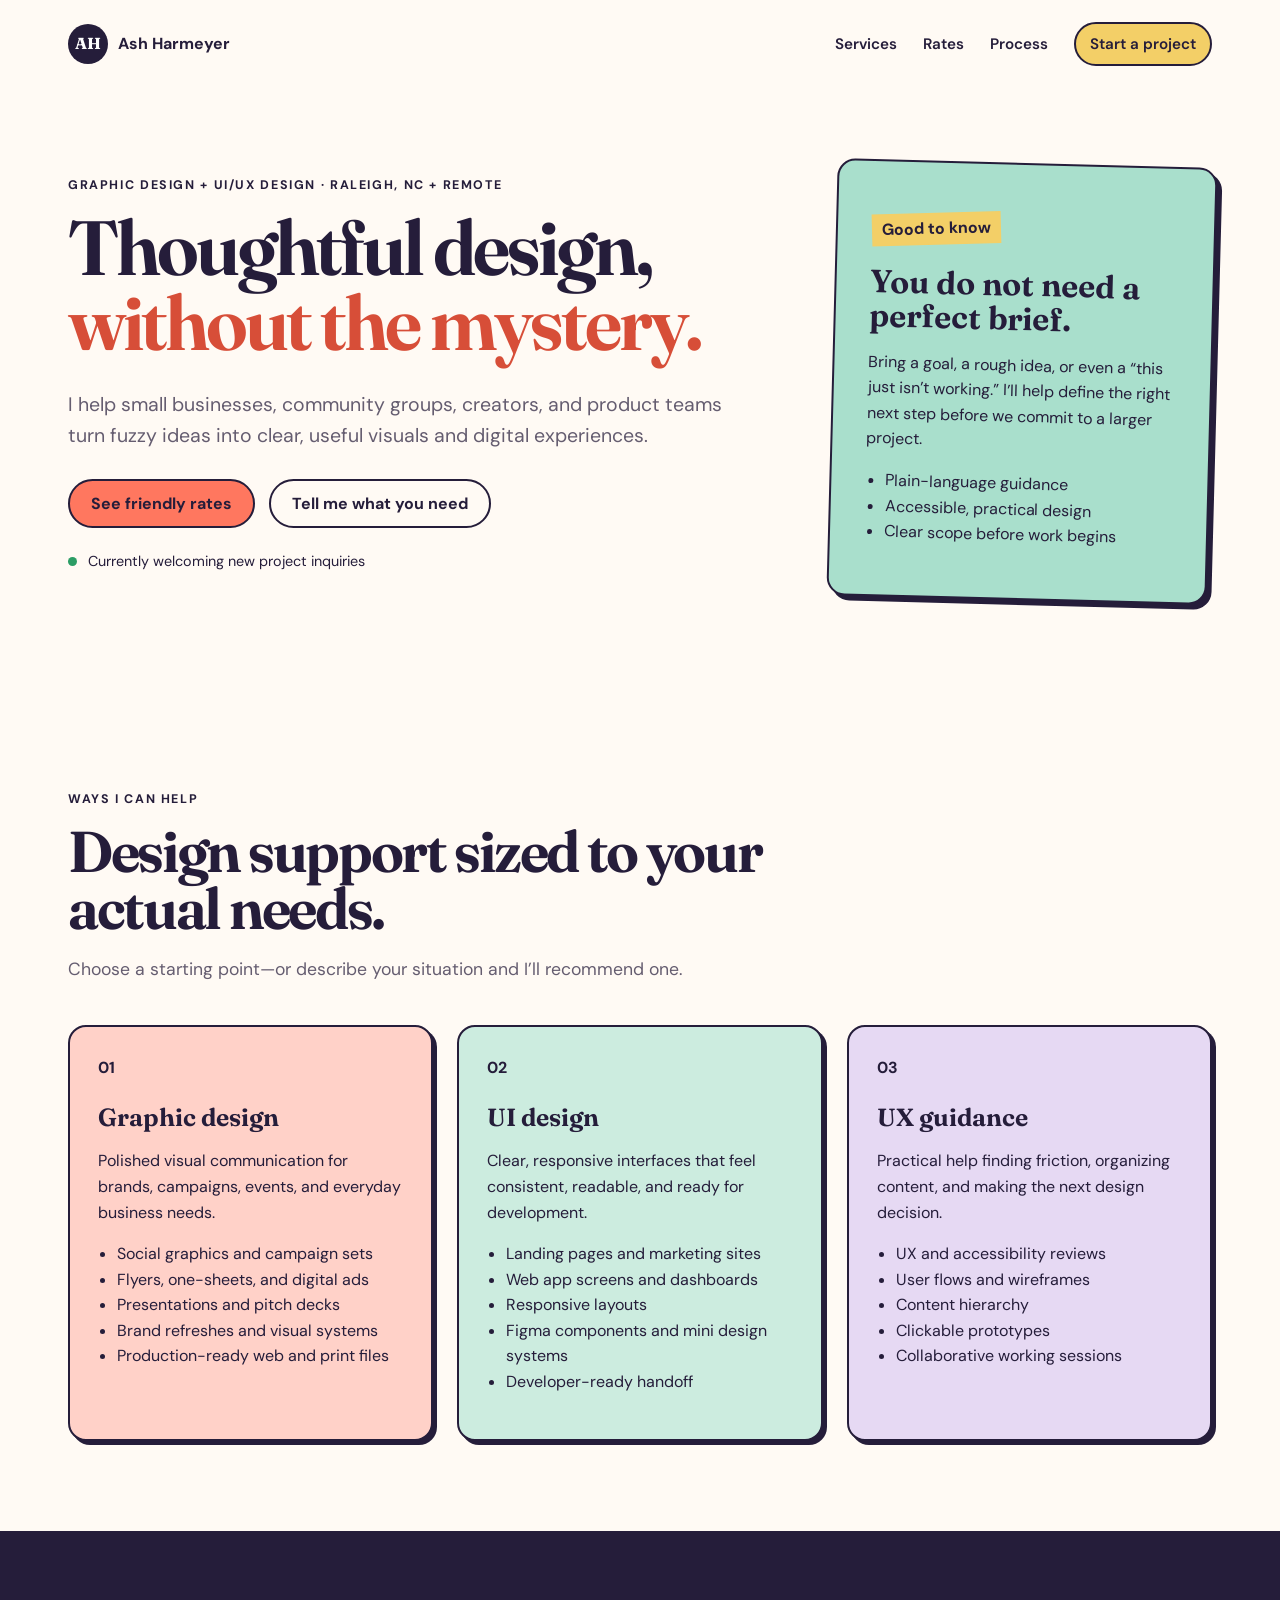
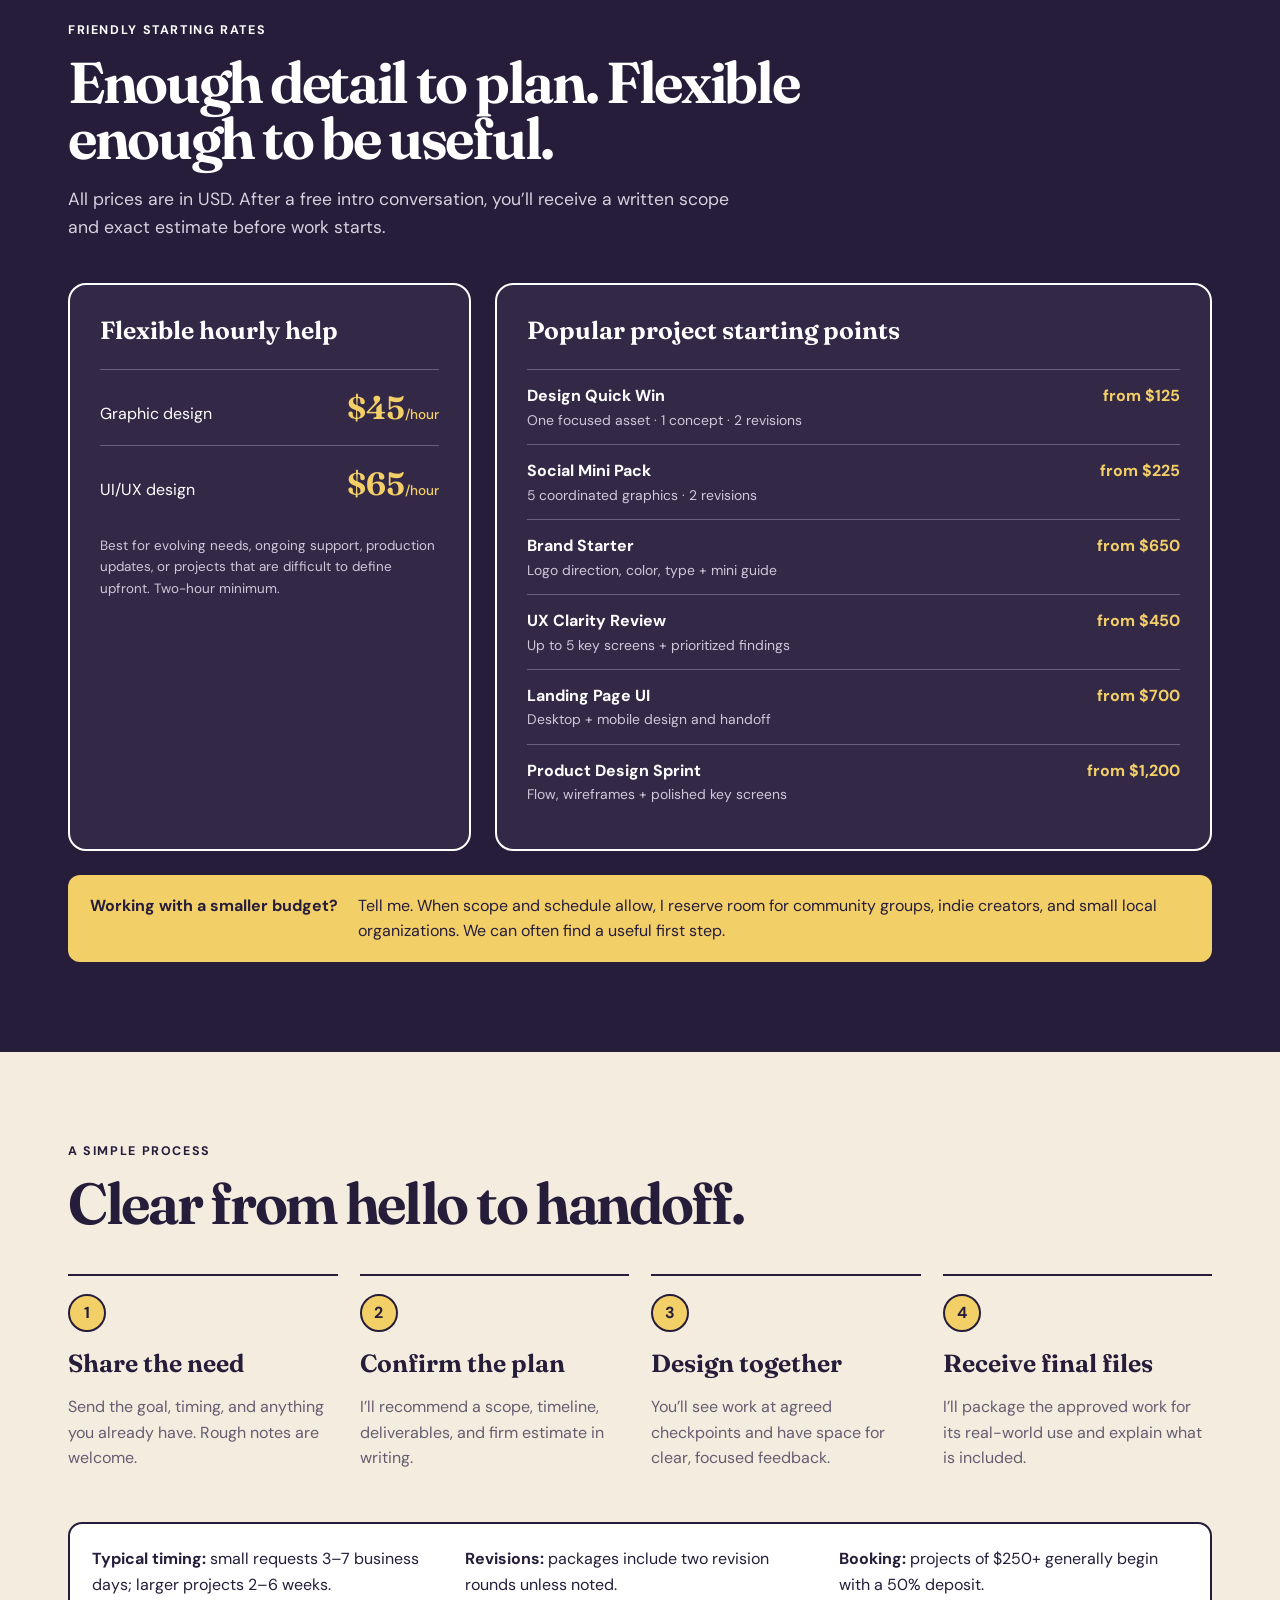
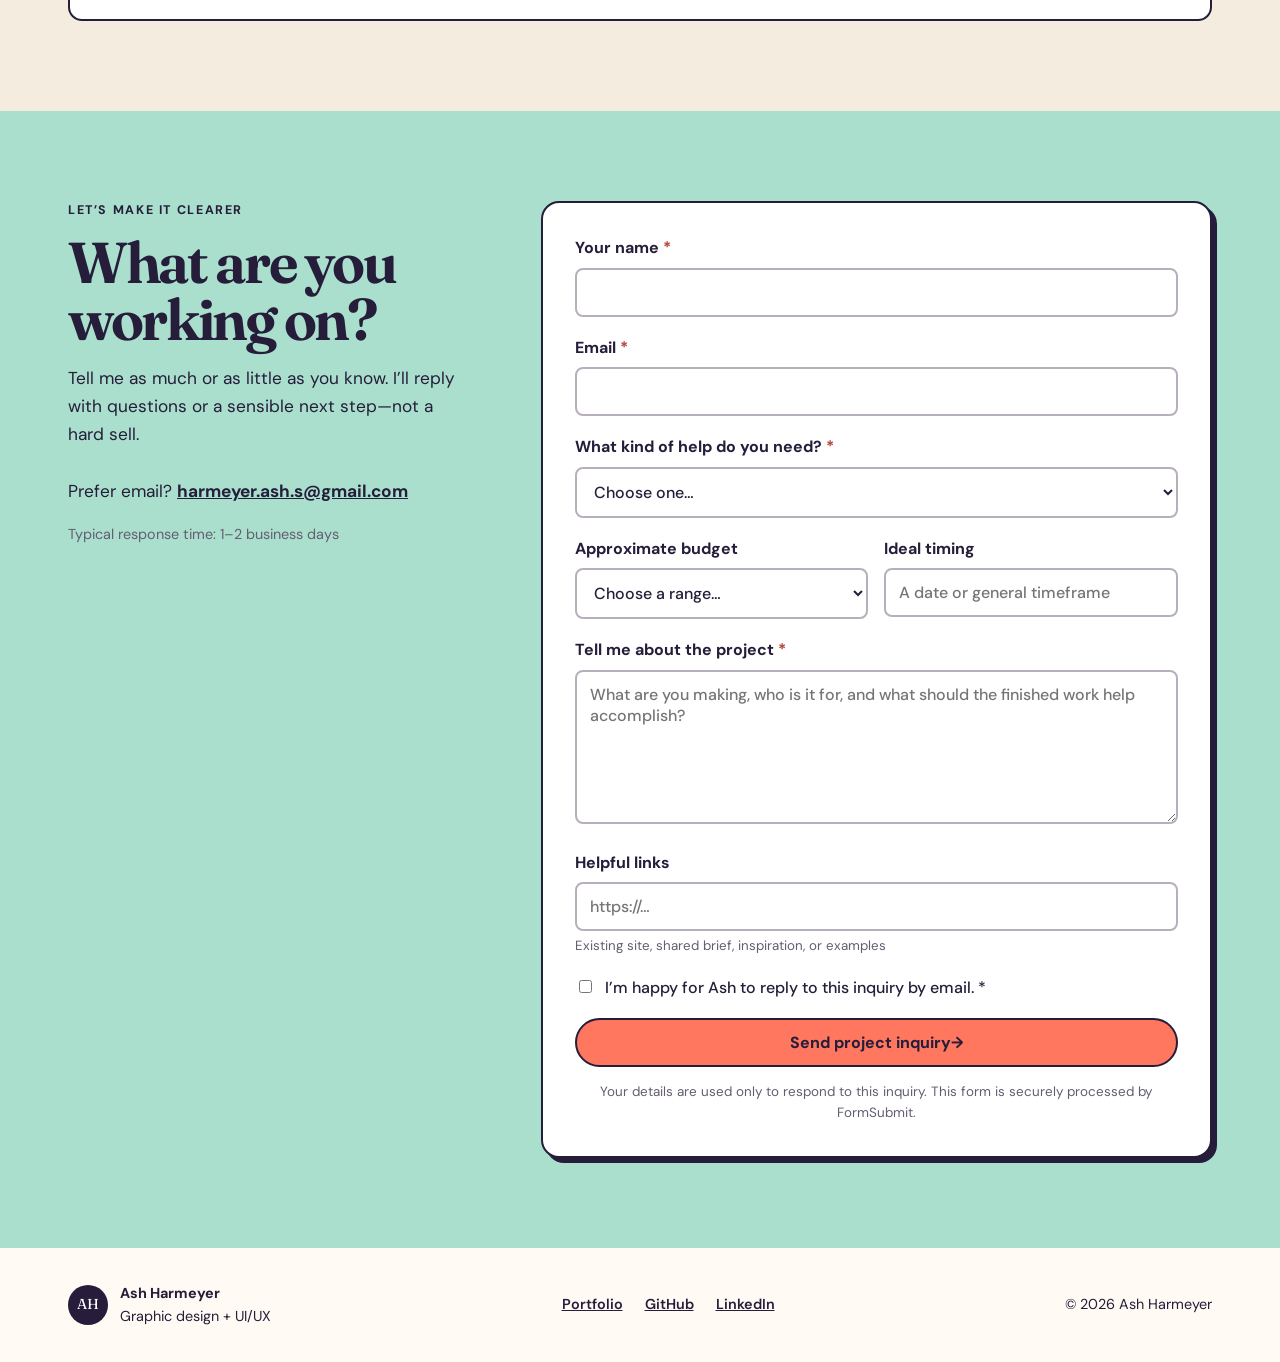
==== commit 17a24b00: "Publish design services and rates site" ====
--- a/index.html
+++ b/index.html
@@ -3,3657 +3,93 @@
 <head>
   <meta charset="utf-8">
   <meta name="viewport" content="width=device-width, initial-scale=1">
-  <title>Archipelago Slot Atlas</title>
-  <style>
-    :root {
-      color-scheme: dark;
-      --bg: #120d0d;
-      --panel: #201817;
-      --panel-2: #2a211d;
-      --ink: #fff4e8;
-      --muted: #d0b9a7;
-      --line: #4a302c;
-      --line-strong: #7e4a43;
-      --good: #8fc06c;
-      --warn: #e6b65b;
-      --bad: #d8584e;
-      --cyan: #6bb7ad;
-      --violet: #b99cff;
-      --flannel-red: #7f2425;
-      --flannel-red-deep: #351516;
-      --flannel-green: #274a32;
-      --flannel-cream: #f0d3ac;
-      --flannel-thread: rgba(240, 211, 172, 0.16);
-      --shadow: 0 20px 60px rgba(0, 0, 0, 0.42);
-      --radius: 8px;
-      font-family: Inter, ui-sans-serif, system-ui, -apple-system, BlinkMacSystemFont, "Segoe UI", sans-serif;
-    }
-
-    * {
-      box-sizing: border-box;
-    }
-
-    body {
-      position: relative;
-      margin: 0;
-      min-height: 100vh;
-      background:
-        repeating-linear-gradient(0deg, rgba(127, 36, 37, 0.32) 0 22px, rgba(18, 13, 13, 0.48) 22px 44px, rgba(39, 74, 50, 0.22) 44px 58px, rgba(18, 13, 13, 0.48) 58px 88px),
-        repeating-linear-gradient(90deg, rgba(127, 36, 37, 0.36) 0 18px, rgba(18, 13, 13, 0.55) 18px 38px, rgba(240, 211, 172, 0.12) 38px 42px, rgba(39, 74, 50, 0.2) 42px 62px, rgba(18, 13, 13, 0.52) 62px 92px),
-        linear-gradient(145deg, #1a0f10 0%, #17110f 44%, #0e0d0b 100%);
-      color: var(--ink);
-      overflow-x: hidden;
-    }
-
-    body::before,
-    body::after {
-      content: "";
-      position: fixed;
-      inset: -24%;
-      z-index: 0;
-      pointer-events: none;
-      transform: translate3d(0, 0, 0);
-    }
-
-    body::before {
-      opacity: 0.42;
-      background:
-        repeating-linear-gradient(90deg, transparent 0 19px, rgba(240, 211, 172, 0.16) 19px 23px, transparent 23px 48px, rgba(127, 36, 37, 0.18) 48px 66px, transparent 66px 112px),
-        repeating-linear-gradient(90deg, rgba(39, 74, 50, 0.12) 0 14px, transparent 14px 74px);
-      animation: flannelDriftDiagonalA 480s steps(180, end) infinite;
-    }
-
-    body::after {
-      opacity: 0.34;
-      background:
-        repeating-linear-gradient(0deg, transparent 0 24px, rgba(240, 211, 172, 0.12) 24px 27px, transparent 27px 56px, rgba(127, 36, 37, 0.16) 56px 78px, transparent 78px 130px),
-        repeating-linear-gradient(0deg, rgba(39, 74, 50, 0.1) 0 12px, transparent 12px 84px);
-      animation: flannelDriftDiagonalB 360s steps(180, end) infinite;
-    }
-
-    body.motion-paused::before,
-    body.motion-paused::after {
-      animation-play-state: paused;
-    }
-
-    @keyframes flannelDriftDiagonalA {
-      from { transform: translate3d(-64px, -44px, 0); }
-      to { transform: translate3d(116px, 72px, 0); }
-    }
-
-    @keyframes flannelDriftDiagonalB {
-      from { transform: translate3d(58px, -96px, 0); }
-      to { transform: translate3d(-72px, 184px, 0); }
-    }
-
-    @media (prefers-reduced-motion: reduce) {
-      body::before,
-      body::after {
-        animation: none;
-      }
-    }
-
-    button,
-    input,
-    select {
-      font: inherit;
-    }
-
-    button {
-      border: 1px solid var(--line);
-      background: #33221f;
-      color: var(--ink);
-      border-radius: 7px;
-      cursor: pointer;
-      transition: transform 140ms ease, border-color 140ms ease, background 140ms ease;
-    }
-
-    button:hover {
-      border-color: var(--line-strong);
-      background: #402824;
-    }
-
-    button:active {
-      transform: translateY(1px);
-    }
-
-    button:disabled {
-      cursor: not-allowed;
-      opacity: 0.56;
-    }
-
-    .app-shell {
-      position: relative;
-      z-index: 1;
-      display: grid;
-      grid-template-columns: minmax(292px, 340px) minmax(0, 1fr);
-      min-height: 100vh;
-    }
-
-    .sidebar {
-      position: sticky;
-      top: 0;
-      height: 100vh;
-      padding: 18px;
-      border-right: 1px solid var(--line);
-      background: #17100f;
-      backdrop-filter: blur(18px);
-      overflow: auto;
-    }
-
-    .brand {
-      display: flex;
-      align-items: center;
-      justify-content: space-between;
-      gap: 12px;
-      margin-bottom: 18px;
-    }
-
-    .brand h1 {
-      margin: 0;
-      font-size: 18px;
-      line-height: 1.1;
-      letter-spacing: 0;
-    }
-
-    .connection-dot {
-      width: 12px;
-      height: 12px;
-      flex: 0 0 auto;
-      border-radius: 999px;
-      background: var(--bad);
-      box-shadow: 0 0 0 5px rgba(239, 111, 100, 0.16);
-    }
-
-    .connection-dot.live {
-      background: var(--good);
-      box-shadow: 0 0 0 5px rgba(128, 211, 107, 0.15);
-    }
-
-    .connection-dot.waiting {
-      background: var(--warn);
-      box-shadow: 0 0 0 5px rgba(238, 184, 95, 0.15);
-    }
-
-    .control-block {
-      display: grid;
-      gap: 12px;
-      padding: 14px;
-      margin-bottom: 14px;
-      border: 1px solid var(--line);
-      border-radius: var(--radius);
-      background: #201817;
-      box-shadow: var(--shadow);
-    }
-
-    .segmented {
-      display: grid;
-      grid-template-columns: 1fr 1fr;
-      gap: 4px;
-      padding: 4px;
-      border: 1px solid var(--line);
-      border-radius: 8px;
-      background: #130d0c;
-    }
-
-    .segmented button {
-      min-height: 34px;
-      border-color: transparent;
-      background: transparent;
-      color: var(--muted);
-    }
-
-    .segmented button.active {
-      background: #4a2422;
-      color: var(--ink);
-      border-color: #8a4a40;
-    }
-
-    .field {
-      display: grid;
-      gap: 6px;
-    }
-
-    label {
-      font-size: 12px;
-      color: var(--muted);
-    }
-
-    input,
-    select {
-      width: 100%;
-      min-height: 38px;
-      padding: 9px 10px;
-      border: 1px solid var(--line);
-      border-radius: 7px;
-      background: #130d0c;
-      color: var(--ink);
-      outline: none;
-      transition: border-color 140ms ease, box-shadow 140ms ease;
-    }
-
-    input:focus,
-    select:focus {
-      border-color: var(--cyan);
-      box-shadow: 0 0 0 3px rgba(100, 199, 195, 0.14);
-    }
-
-    .field-row {
-      display: grid;
-      grid-template-columns: 1fr 1fr;
-      gap: 10px;
-    }
-
-    .check-row {
-      display: flex;
-      align-items: center;
-      gap: 9px;
-      min-height: 28px;
-      color: var(--muted);
-      font-size: 13px;
-    }
-
-    .check-row input {
-      width: 17px;
-      min-height: 17px;
-      accent-color: var(--cyan);
-    }
-
-    .button-row {
-      display: grid;
-      grid-template-columns: 1fr 1fr;
-      gap: 8px;
-    }
-
-    .primary-button {
-      min-height: 40px;
-      background: #6b2827;
-      border-color: #a84a42;
-    }
-
-    .primary-button:hover {
-      background: #83312f;
-    }
-
-    .ghost-button {
-      min-height: 40px;
-    }
-
-    .small-button {
-      min-height: 31px;
-      padding: 5px 9px;
-      font-size: 12px;
-    }
-
-    .settings-head {
-      display: flex;
-      align-items: center;
-      justify-content: space-between;
-      gap: 10px;
-    }
-
-    .settings-title {
-      margin: 0;
-      font-size: 14px;
-      letter-spacing: 0;
-    }
-
-    .icon-button {
-      width: 38px;
-      height: 38px;
-      display: inline-grid;
-      place-items: center;
-      padding: 0;
-    }
-
-    .icon-button svg {
-      width: 19px;
-      height: 19px;
-      stroke: currentColor;
-      stroke-width: 2;
-      fill: none;
-      stroke-linecap: round;
-      stroke-linejoin: round;
-    }
-
-    .settings-body {
-      display: grid;
-      gap: 10px;
-    }
-
-    .settings-body.collapsed {
-      display: none;
-    }
-
-    .status-box {
-      min-height: 70px;
-      padding: 10px;
-      border: 1px solid var(--line);
-      border-radius: 7px;
-      background: #130d0c;
-      color: var(--muted);
-      font-size: 12px;
-      line-height: 1.45;
-    }
-
-    .event-list {
-      display: grid;
-      gap: 8px;
-      max-height: 178px;
-      overflow: auto;
-      padding-right: 3px;
-    }
-
-    .event {
-      padding: 8px 9px;
-      border: 1px solid var(--line);
-      border-radius: 7px;
-      background: #17100f;
-      color: var(--muted);
-      font-size: 12px;
-      line-height: 1.35;
-    }
-
-    .main {
-      min-width: 0;
-      padding: 18px;
-      display: grid;
-      grid-template-rows: auto auto minmax(0, 1fr);
-      gap: 8px;
-    }
-
-    .topbar {
-      display: grid;
-      grid-template-columns: minmax(0, 1fr) auto;
-      align-items: center;
-      gap: 14px;
-      min-height: 58px;
-    }
-
-    .topbar-title {
-      min-width: 0;
-    }
-
-    .topbar-title h2 {
-      margin: 0 0 4px;
-      font-size: clamp(20px, 2vw, 28px);
-      letter-spacing: 0;
-    }
-
-    .topbar-title p {
-      margin: 0;
-      color: var(--muted);
-      font-size: 13px;
-      overflow: hidden;
-      text-overflow: ellipsis;
-      white-space: nowrap;
-    }
-
-    .view-tabs {
-      display: flex;
-      align-items: center;
-      gap: 6px;
-      padding: 4px;
-      border: 1px solid var(--line);
-      border-radius: 8px;
-      background: #201817;
-    }
-
-    .view-tabs button {
-      min-width: 72px;
-      min-height: 34px;
-      padding: 6px 10px;
-      border-color: transparent;
-      background: transparent;
-      color: var(--muted);
-    }
-
-    .view-tabs button.active {
-      color: var(--ink);
-      background: #4a2422;
-      border-color: #8a4a40;
-    }
-
-    .content-grid {
-      min-height: 0;
-      display: grid;
-      grid-template-columns: minmax(0, 1.35fr) minmax(340px, 0.65fr);
-      gap: 8px;
-    }
-
-    .panel {
-      min-width: 0;
-      min-height: 0;
-      border: 1px solid var(--line);
-      border-radius: var(--radius);
-      background: #201817;
-      box-shadow: var(--shadow);
-      overflow: hidden;
-    }
-
-    .panel-header {
-      display: flex;
-      align-items: center;
-      justify-content: space-between;
-      gap: 12px;
-      min-height: 46px;
-      padding: 12px 14px;
-      border-bottom: 1px solid var(--line);
-    }
-
-    .panel-header h3 {
-      margin: 0;
-      font-size: 14px;
-      letter-spacing: 0;
-    }
-
-    .panel-header .subtle {
-      color: var(--muted);
-      font-size: 12px;
-    }
-
-    .map-panel {
-      display: grid;
-      grid-template-rows: auto minmax(380px, 1fr);
-    }
-
-    .map-wrap {
-      position: relative;
-      min-height: 380px;
-      background: #15100e;
-      overflow: hidden;
-    }
-
-    .atlas {
-      width: 100%;
-      height: 100%;
-      display: block;
-    }
-
-    .ocean-grid {
-      opacity: 0.28;
-    }
-
-    .land-base {
-      fill: #33251f;
-      stroke: #6d4a3d;
-      stroke-width: 1.4;
-      vector-effect: non-scaling-stroke;
-    }
-
-    .land-fill {
-      stroke: none;
-      filter: saturate(1.06);
-    }
-
-    .territory-army {
-      pointer-events: none;
-      font-size: 17px;
-      dominant-baseline: middle;
-      text-anchor: middle;
-      paint-order: stroke;
-      stroke: rgba(0, 0, 0, 0.78);
-      stroke-width: 3px;
-    }
-
-    .land-label {
-      --label-stroke: 7px;
-      pointer-events: none;
-      fill: #f8f9ef;
-      paint-order: stroke;
-      stroke: rgba(0, 0, 0, 0.68);
-      stroke-width: var(--label-stroke);
-      font-weight: 800;
-      text-anchor: middle;
-      dominant-baseline: middle;
-    }
-
-    .land-percent {
-      --percent-stroke: 5px;
-      pointer-events: none;
-      fill: #d9decf;
-      paint-order: stroke;
-      stroke: rgba(0, 0, 0, 0.74);
-      stroke-width: var(--percent-stroke);
-      font-weight: 850;
-      text-anchor: middle;
-      dominant-baseline: middle;
-    }
-
-    .selected-region .land-base {
-      stroke: #f4f5ec;
-      stroke-width: 2.4;
-    }
-
-    .atlas.dense-map .land-label {
-      --label-stroke: 5px;
-    }
-
-    .atlas.dense-map .land-percent {
-      --percent-stroke: 4px;
-    }
-
-    .atlas.dense-map .territory-army {
-      font-size: 13px;
-      stroke-width: 2px;
-    }
-
-    .atlas.ultra-dense-map .land-base,
-    .atlas.ultra-dense-map .land-fill {
-      stroke-width: 1px;
-    }
-
-    .atlas.ultra-dense-map .land-label {
-      --label-stroke: 4px;
-    }
-
-    .atlas.ultra-dense-map .land-percent {
-      display: block;
-      --percent-stroke: 3px;
-    }
-
-    .atlas.ultra-dense-map .territory-army {
-      font-size: 10px;
-      stroke-width: 1.5px;
-    }
-
-    .atlas.mega-map .land-base,
-    .atlas.mega-map .land-fill {
-      stroke-width: 0.75px;
-    }
-
-    .atlas.mega-map .land-label {
-      display: block;
-      --label-stroke: 3px;
-    }
-
-    .atlas.mega-map .land-percent {
-      display: none;
-    }
-
-    .atlas.mega-map .territory-army {
-      display: none;
-    }
-
-    .flight-line {
-      fill: none;
-      stroke: var(--flight-color, rgba(240, 211, 172, 0.66));
-      stroke-width: 2;
-      stroke-linecap: round;
-      stroke-dasharray: 6 7;
-      vector-effect: non-scaling-stroke;
-    }
-
-    .flight-plane {
-      font-size: 22px;
-      dominant-baseline: middle;
-      text-anchor: middle;
-      paint-order: stroke;
-      stroke: rgba(74, 48, 44, 0.86);
-      stroke-width: 3px;
-    }
-
-    .flight-label {
-      pointer-events: none;
-      fill: var(--flight-color, #fff4e8);
-      paint-order: stroke;
-      stroke: rgba(0, 0, 0, 0.72);
-      stroke-width: 3px;
-      font-size: 11px;
-      font-weight: 850;
-      text-anchor: middle;
-    }
-
-    .empty-map {
-      position: absolute;
-      inset: 0;
-      display: grid;
-      place-items: center;
-      color: var(--muted);
-      font-size: 14px;
-      text-align: center;
-      padding: 28px;
-    }
-
-    .stat-grid {
-      display: grid;
-      grid-template-columns: repeat(auto-fit, 230px);
-      justify-content: center;
-      justify-self: center;
-      width: 100%;
-      max-width: 980px;
-      gap: 10px;
-    }
-
-    .stat {
-      width: 230px;
-      height: 170px;
-      padding: 14px;
-      border: 1px solid var(--line);
-      border-radius: var(--radius);
-      background: #231917;
-      position: relative;
-      display: grid;
-      place-items: center;
-      text-align: center;
-    }
-
-    .stat strong {
-      display: block;
-      width: 100%;
-      font-size: 60px;
-      line-height: 1.1;
-      font-weight: 850;
-      overflow: hidden;
-      text-overflow: ellipsis;
-      white-space: nowrap;
-    }
-
-    .stat strong.compact-value {
-      font-size: 48px;
-    }
-
-    .stat strong.tiny-value {
-      font-size: 38px;
-    }
-
-    .stat span {
-      display: block;
-      position: absolute;
-      top: 16px;
-      left: 10px;
-      right: 10px;
-      margin-top: 0;
-      color: var(--muted);
-      font-size: 30px;
-      font-weight: 760;
-      line-height: 1.05;
-      text-transform: uppercase;
-    }
-
-    .side-stack {
-      min-height: 0;
-      display: grid;
-      grid-template-rows: auto minmax(0, 1fr);
-      gap: 8px;
-    }
-
-    .slot-list {
-      min-height: 0;
-      overflow: auto;
-      padding: 12px;
-      display: grid;
-      grid-template-columns: 1fr;
-      align-content: start;
-      gap: 10px;
-    }
-
-    .slot-toolbar {
-      display: grid;
-      grid-template-columns: repeat(4, minmax(0, 1fr));
-      justify-content: stretch;
-      align-items: center;
-      gap: 5px;
-      min-height: 50px;
-      padding: 8px 10px;
-      border-bottom: 1px solid var(--line);
-      background: #18100f;
-      overflow: hidden;
-    }
-
-    .slot-toolbar.three {
-      grid-template-columns: repeat(4, minmax(0, 1fr));
-    }
-
-    .slot-toolbar input,
-    .slot-toolbar select {
-      appearance: none;
-      width: 100%;
-      min-height: 45px;
-      height: 45px;
-      padding: 0 10px;
-      border-radius: 5px;
-      font-size: 10.5px;
-      line-height: 45px;
-    }
-
-    .slot-toolbar select {
-      font-size: 18.9px;
-      line-height: 45px;
-    }
-
-    .table-panel > .panel-header {
-      min-height: 28px;
-      padding: 4px 10px;
-    }
-
-    .slot-card {
-      display: grid;
-      grid-template-columns: 52px minmax(0, 1fr);
-      gap: 10px;
-      align-items: center;
-      min-height: 82px;
-      padding: 10px;
-      border: 1px solid var(--line);
-      border-radius: var(--radius);
-      background: #17100f;
-      cursor: pointer;
-      transition: border-color 140ms ease, background 140ms ease, transform 140ms ease;
-    }
-
-    .slot-list.room-small {
-      gap: 14px;
-    }
-
-    .slot-list.room-small .slot-card {
-      grid-template-columns: 78px minmax(0, 1fr);
-      min-height: 118px;
-      padding: 14px;
-      gap: 14px;
-    }
-
-    .slot-list.room-small .ring {
-      width: 72px;
-      height: 72px;
-      font-size: 17px;
-    }
-
-    .slot-list.room-small .slot-name {
-      font-size: 19px;
-    }
-
-    .slot-list.room-small .slot-state {
-      font-size: 12px;
-      padding: 4px 8px;
-    }
-
-    .slot-list.room-small .slot-meta {
-      font-size: 15px;
-    }
-
-    .slot-list.room-small .bar {
-      height: 12px;
-      margin-top: 12px;
-    }
-
-    .slot-list.room-medium .slot-card {
-      grid-template-columns: 62px minmax(0, 1fr);
-      min-height: 96px;
-      padding: 12px;
-      gap: 12px;
-    }
-
-    .slot-list.room-medium .ring {
-      width: 58px;
-      height: 58px;
-      font-size: 14px;
-    }
-
-    .slot-list.room-medium .slot-name {
-      font-size: 16px;
-    }
-
-    .slot-list.room-medium .slot-meta {
-      font-size: 13px;
-    }
-
-    .slot-list.room-medium .bar {
-      height: 9px;
-    }
-
-    .slot-list.room-large .slot-card {
-      min-height: 72px;
-      padding: 9px;
-    }
-
-    .slot-list.room-large .slot-name {
-      font-size: 13px;
-    }
-
-    .slot-list.room-large .slot-meta {
-      font-size: 11px;
-    }
-
-    .slot-list.room-large .bar {
-      height: 6px;
-    }
-
-    .slot-card:hover {
-      border-color: var(--line-strong);
-      background: #221714;
-    }
-
-    .slot-card.selected {
-      border-color: var(--flannel-cream);
-      background: #2f1c19;
-    }
-
-    .ring {
-      width: 48px;
-      height: 48px;
-      border-radius: 999px;
-      display: grid;
-      place-items: center;
-      color: var(--ink);
-      font-size: 12px;
-      font-weight: 800;
-      background:
-        conic-gradient(var(--ring-color) var(--pct), #3c2a25 0),
-        #3c2a25;
-    }
-
-    .ring::after {
-      content: "";
-      position: absolute;
-    }
-
-    .slot-body {
-      min-width: 0;
-    }
-
-    .slot-name-row {
-      display: flex;
-      align-items: center;
-      justify-content: space-between;
-      gap: 10px;
-      margin-bottom: 5px;
-    }
-
-    .slot-name {
-      min-width: 0;
-      overflow: hidden;
-      text-overflow: ellipsis;
-      white-space: nowrap;
-      font-size: 14px;
-      font-weight: 760;
-    }
-
-    .slot-state {
-      flex: 0 0 auto;
-      padding: 3px 7px;
-      border: 1px solid var(--line);
-      border-radius: 999px;
-      color: var(--muted);
-      font-size: 11px;
-      line-height: 1.1;
-    }
-
-    .slot-meta {
-      display: flex;
-      align-items: center;
-      justify-content: space-between;
-      gap: 8px;
-      color: var(--muted);
-      font-size: 12px;
-      min-width: 0;
-    }
-
-    .slot-game {
-      min-width: 0;
-      overflow: hidden;
-      text-overflow: ellipsis;
-      white-space: nowrap;
-    }
-
-    .bar {
-      height: 7px;
-      margin-top: 9px;
-      border-radius: 999px;
-      background: #3c2a25;
-      overflow: hidden;
-    }
-
-    .bar-fill {
-      height: 100%;
-      width: var(--pct);
-      border-radius: inherit;
-      background: linear-gradient(90deg, var(--bar-color), #f0dc7a);
-      transition: width var(--bar-speed, 520ms) ease;
-    }
-
-    .table-panel {
-      display: grid;
-      grid-template-rows: auto auto minmax(0, 1fr);
-      min-height: 0;
-    }
-
-    .data-table-wrap {
-      min-height: 0;
-      overflow: auto;
-    }
-
-    table {
-      width: 100%;
-      border-collapse: collapse;
-      min-width: 900px;
-    }
-
-    th,
-    td {
-      padding: 10px 12px;
-      border-bottom: 1px solid var(--line);
-      text-align: left;
-      font-size: 13px;
-      vertical-align: middle;
-    }
-
-    th {
-      position: sticky;
-      top: 0;
-      z-index: 1;
-      background: #1c1e19;
-      color: var(--muted);
-      font-size: 12px;
-      font-weight: 680;
-    }
-
-    td {
-      color: #dfe3d6;
-    }
-
-    tr:hover td {
-      background: rgba(100, 199, 195, 0.045);
-    }
-
-    #slotTableBody.room-small td {
-      padding: 14px 12px;
-      font-size: 16px;
-    }
-
-    #slotTableBody.room-small .mini-progress {
-      grid-template-columns: minmax(130px, 1fr) 60px;
-    }
-
-    #slotTableBody.room-small .bar {
-      height: 12px;
-    }
-
-    #slotTableBody.room-medium td {
-      padding: 12px;
-      font-size: 14px;
-    }
-
-    #slotTableBody.room-medium .bar {
-      height: 9px;
-    }
-
-    #slotTableBody.room-large td {
-      padding: 8px 10px;
-      font-size: 12px;
-    }
-
-    #slotTableBody.room-large .bar {
-      height: 6px;
-    }
-
-    .mini-progress {
-      display: grid;
-      grid-template-columns: minmax(90px, 1fr) 48px;
-      gap: 8px;
-      align-items: center;
-    }
-
-    .checks-panel {
-      display: grid;
-      grid-template-rows: auto auto minmax(0, 1fr);
-      min-height: 0;
-    }
-
-    .main.checks-active {
-      gap: 8px;
-    }
-
-    .main.checks-active .topbar {
-      min-height: 44px;
-    }
-
-    .main.checks-active .topbar-title h2 {
-      font-size: 18px;
-      margin-bottom: 0;
-    }
-
-    .main.checks-active .topbar-title p {
-      display: none;
-    }
-
-    .main.checks-active .stat-grid {
-      gap: 8px;
-    }
-
-    .main.checks-active .stat {
-      padding: 8px;
-    }
-
-    .main.checks-active .stat strong {
-      font-size: 60px;
-    }
-
-    .main.checks-active .stat strong.compact-value {
-      font-size: 48px;
-    }
-
-    .main.checks-active .stat strong.tiny-value {
-      font-size: 38px;
-    }
-
-    .main.checks-active .stat span {
-      margin-top: 0;
-      font-size: 30px;
-    }
-
-    .checks-toolbar {
-      display: grid;
-      grid-template-columns: minmax(160px, 1fr) 132px 122px;
-      gap: 8px;
-      padding: 10px 12px;
-      border-bottom: 1px solid var(--line);
-      background: #18100f;
-    }
-
-    .check-list {
-      min-height: 0;
-      overflow: auto;
-      padding: 12px;
-      display: grid;
-      align-content: start;
-      gap: 7px;
-    }
-
-    .check-item {
-      display: grid;
-      grid-template-columns: 84px minmax(0, 1fr);
-      gap: 10px;
-      min-height: 38px;
-      align-items: center;
-      padding: 8px 10px;
-      border: 1px solid var(--line);
-      border-radius: 7px;
-      background: #17100f;
-      color: #dfe3d6;
-      font-size: 13px;
-    }
-
-    .check-badge {
-      display: inline-flex;
-      align-items: center;
-      justify-content: center;
-      min-height: 22px;
-      padding: 3px 7px;
-      border-radius: 999px;
-      border: 1px solid var(--line);
-      color: var(--muted);
-      font-size: 11px;
-    }
-
-    .check-badge.done {
-      color: #c9f5bf;
-      border-color: rgba(128, 211, 107, 0.42);
-      background: rgba(128, 211, 107, 0.1);
-    }
-
-    .check-badge.missing {
-      color: #f6d18b;
-      border-color: rgba(238, 184, 95, 0.44);
-      background: rgba(238, 184, 95, 0.08);
-    }
-
-    .check-name {
-      min-width: 0;
-      overflow: hidden;
-      text-overflow: ellipsis;
-      white-space: nowrap;
-    }
-
-    .hidden {
-      display: none !important;
-    }
-
-    @media (max-width: 1120px) {
-      .content-grid {
-        grid-template-columns: 1fr;
-      }
-
-      .side-stack {
-        grid-template-rows: auto auto;
-      }
-
-      .slot-list {
-        max-height: 420px;
-      }
-    }
-
-    @media (max-width: 820px) {
-      .app-shell {
-        grid-template-columns: 1fr;
-      }
-
-      .sidebar {
-        position: relative;
-        height: auto;
-        border-right: 0;
-        border-bottom: 1px solid var(--line);
-      }
-
-      .topbar {
-        grid-template-columns: 1fr;
-      }
-
-      .view-tabs {
-        width: 100%;
-      }
-
-      .view-tabs button {
-        flex: 1 1 0;
-        min-width: 0;
-      }
-
-      .stat-grid {
-        grid-template-columns: repeat(2, 230px);
-      }
-
-      .checks-toolbar {
-        grid-template-columns: 1fr;
-      }
-
-      .slot-toolbar,
-      .slot-toolbar.three {
-        grid-template-columns: repeat(4, minmax(0, 1fr));
-      }
-    }
-
-    @media (max-width: 520px) {
-      .main,
-      .sidebar {
-        padding: 12px;
-      }
-
-      .field-row,
-      .button-row {
-        grid-template-columns: 1fr;
-      }
-
-      .stat-grid {
-        grid-template-columns: minmax(0, 230px);
-      }
-
-      .map-panel {
-        grid-template-rows: auto minmax(300px, 1fr);
-      }
-
-      .map-wrap {
-        min-height: 300px;
-      }
-    }
-  </style>
+  <meta name="description" content="Friendly graphic design and UI/UX services from Ash Harmeyer in Raleigh, NC.">
+  <meta name="theme-color" content="#251d3a">
+  <title>Ash Harmeyer — Graphic Design & UI/UX Services</title>
+  <link rel="preconnect" href="https://fonts.googleapis.com">
+  <link rel="preconnect" href="https://fonts.gstatic.com" crossorigin>
+  <link href="https://fonts.googleapis.com/css2?family=DM+Sans:wght@400;500;600;700&family=Fraunces:opsz,wght@9..144,650&display=swap" rel="stylesheet">
+  <link rel="stylesheet" href="styles.css">
 </head>
 <body>
-  <div class="app-shell">
-    <aside class="sidebar">
-      <div class="brand">
-        <h1>Archipelago Slot Atlas</h1>
-        <span id="connectionDot" class="connection-dot" title="Connection state"></span>
+  <a class="skip-link" href="#main">Skip to content</a>
+  <header class="site-header">
+    <a class="wordmark" href="#top" aria-label="Ash Harmeyer, home"><span>AH</span> Ash Harmeyer</a>
+    <nav aria-label="Primary navigation">
+      <a href="#services">Services</a><a href="#rates">Rates</a><a href="#process">Process</a><a class="nav-cta" href="#inquiry">Start a project</a>
+    </nav>
+  </header>
+
+  <main id="main">
+    <section class="hero" id="top">
+      <div class="hero-copy">
+        <p class="eyebrow">Graphic design + UI/UX design · Raleigh, NC + remote</p>
+        <h1>Thoughtful design,<br><em>without the mystery.</em></h1>
+        <p class="lede">I help small businesses, community groups, creators, and product teams turn fuzzy ideas into clear, useful visuals and digital experiences.</p>
+        <div class="hero-actions"><a class="button primary" href="#rates">See friendly rates</a><a class="button secondary" href="#inquiry">Tell me what you need</a></div>
+        <p class="availability"><span aria-hidden="true"></span> Currently welcoming new project inquiries</p>
       </div>
+      <aside class="hero-card" aria-label="What it is like to work together">
+        <p class="scribble">Good to know</p>
+        <h2>You do not need a perfect brief.</h2>
+        <p>Bring a goal, a rough idea, or even a “this just isn’t working.” I’ll help define the right next step before we commit to a larger project.</p>
+        <ul><li>Plain-language guidance</li><li>Accessible, practical design</li><li>Clear scope before work begins</li></ul>
+      </aside>
+    </section>
 
-      <section class="control-block">
-        <div class="segmented" aria-label="Connection mode">
-          <button id="webhostModeButton" class="active" type="button">WebHost</button>
-          <button id="serverModeButton" type="button">Server</button>
+    <section class="section" id="services">
+      <div class="section-heading"><p class="eyebrow">Ways I can help</p><h2>Design support sized to your actual needs.</h2><p>Choose a starting point—or describe your situation and I’ll recommend one.</p></div>
+      <div class="service-grid">
+        <article class="service-card coral"><span class="number">01</span><h3>Graphic design</h3><p>Polished visual communication for brands, campaigns, events, and everyday business needs.</p><ul><li>Social graphics and campaign sets</li><li>Flyers, one-sheets, and digital ads</li><li>Presentations and pitch decks</li><li>Brand refreshes and visual systems</li><li>Production-ready web and print files</li></ul></article>
+        <article class="service-card mint"><span class="number">02</span><h3>UI design</h3><p>Clear, responsive interfaces that feel consistent, readable, and ready for development.</p><ul><li>Landing pages and marketing sites</li><li>Web app screens and dashboards</li><li>Responsive layouts</li><li>Figma components and mini design systems</li><li>Developer-ready handoff</li></ul></article>
+        <article class="service-card lilac"><span class="number">03</span><h3>UX guidance</h3><p>Practical help finding friction, organizing content, and making the next design decision.</p><ul><li>UX and accessibility reviews</li><li>User flows and wireframes</li><li>Content hierarchy</li><li>Clickable prototypes</li><li>Collaborative working sessions</li></ul></article>
+      </div>
+    </section>
+
+    <section class="section rates-section" id="rates">
+      <div class="section-heading"><p class="eyebrow">Friendly starting rates</p><h2>Enough detail to plan. Flexible enough to be useful.</h2><p>All prices are in USD. After a free intro conversation, you’ll receive a written scope and exact estimate before work starts.</p></div>
+      <div class="rate-columns">
+        <div class="rate-panel">
+          <h3>Flexible hourly help</h3>
+          <div class="hourly"><div><span>Graphic design</span><strong>$45<small>/hour</small></strong></div><div><span>UI/UX design</span><strong>$65<small>/hour</small></strong></div></div>
+          <p class="fine-print">Best for evolving needs, ongoing support, production updates, or projects that are difficult to define upfront. Two-hour minimum.</p>
         </div>
+        <div class="rate-panel package-panel">
+          <h3>Popular project starting points</h3>
+          <div class="package"><div><strong>Design Quick Win</strong><span>One focused asset · 1 concept · 2 revisions</span></div><b>from $125</b></div>
+          <div class="package"><div><strong>Social Mini Pack</strong><span>5 coordinated graphics · 2 revisions</span></div><b>from $225</b></div>
+          <div class="package"><div><strong>Brand Starter</strong><span>Logo direction, color, type + mini guide</span></div><b>from $650</b></div>
+          <div class="package"><div><strong>UX Clarity Review</strong><span>Up to 5 key screens + prioritized findings</span></div><b>from $450</b></div>
+          <div class="package"><div><strong>Landing Page UI</strong><span>Desktop + mobile design and handoff</span></div><b>from $700</b></div>
+          <div class="package"><div><strong>Product Design Sprint</strong><span>Flow, wireframes + polished key screens</span></div><b>from $1,200</b></div>
+        </div>
+      </div>
+      <div class="rate-note"><strong>Working with a smaller budget?</strong><span>Tell me. When scope and schedule allow, I reserve room for community groups, indie creators, and small local organizations. We can often find a useful first step.</span></div>
+    </section>
 
-        <div id="webhostFields" class="field">
-          <label for="trackerInput">Room or tracker URL</label>
-          <input id="trackerInput" autocomplete="off" placeholder="https://archipelago.gg/tracker/... or randomfuzzy.games/tracker/...">
-        </div>
+    <section class="section process-section" id="process">
+      <div class="section-heading"><p class="eyebrow">A simple process</p><h2>Clear from hello to handoff.</h2></div>
+      <ol class="steps"><li><span>1</span><div><h3>Share the need</h3><p>Send the goal, timing, and anything you already have. Rough notes are welcome.</p></div></li><li><span>2</span><div><h3>Confirm the plan</h3><p>I’ll recommend a scope, timeline, deliverables, and firm estimate in writing.</p></div></li><li><span>3</span><div><h3>Design together</h3><p>You’ll see work at agreed checkpoints and have space for clear, focused feedback.</p></div></li><li><span>4</span><div><h3>Receive final files</h3><p>I’ll package the approved work for its real-world use and explain what is included.</p></div></li></ol>
+      <div class="terms"><p><strong>Typical timing:</strong> small requests 3–7 business days; larger projects 2–6 weeks.</p><p><strong>Revisions:</strong> packages include two revision rounds unless noted.</p><p><strong>Booking:</strong> projects of $250+ generally begin with a 50% deposit.</p></div>
+    </section>
 
-        <div id="serverFields" class="hidden">
-          <div class="field">
-            <label for="serverInput">Server address</label>
-            <input id="serverInput" autocomplete="off" placeholder="archipelago.gg:38281">
-          </div>
-          <div class="field-row">
-            <div class="field">
-              <label for="slotInput">Observer slot</label>
-              <input id="slotInput" autocomplete="off" placeholder="Player name">
-            </div>
-            <div class="field">
-              <label for="passwordInput">Password</label>
-              <input id="passwordInput" type="password" autocomplete="off" placeholder="Optional">
-            </div>
-          </div>
-          <div class="check-row">
-            <input id="secureSocketInput" type="checkbox">
-            <label for="secureSocketInput">Use wss://</label>
-          </div>
-        </div>
-
-        <div class="field-row">
-          <div class="field">
-            <label for="pollInput">Refresh seconds</label>
-            <input id="pollInput" type="number" min="5" max="120" step="1" value="10">
-          </div>
-          <div class="field">
-            <label for="themeInput">Reveal pace</label>
-            <select id="themeInput">
-              <option value="smooth">Smooth</option>
-              <option value="snappy">Snappy</option>
-              <option value="quiet">Quiet</option>
-            </select>
-          </div>
-        </div>
-
-        <div class="check-row">
-          <input id="namesInput" type="checkbox" checked>
-          <label for="namesInput">Load location names</label>
-        </div>
-
-        <div class="button-row">
-          <button id="connectButton" class="primary-button" type="button">Connect</button>
-          <button id="disconnectButton" class="ghost-button" type="button" disabled>Disconnect</button>
-        </div>
-      </section>
-
-      <section class="control-block">
-        <div class="settings-head">
-          <h3 class="settings-title">Settings</h3>
-          <button id="settingsToggleButton" class="icon-button" type="button" title="Toggle settings" aria-label="Toggle settings" aria-expanded="true">
-            <svg viewBox="0 0 24 24" aria-hidden="true">
-              <path d="M12 15.5a3.5 3.5 0 1 0 0-7 3.5 3.5 0 0 0 0 7Z"></path>
-              <path d="M19.4 15a1.8 1.8 0 0 0 .36 1.98l.06.06a2.1 2.1 0 0 1-2.97 2.97l-.06-.06A1.8 1.8 0 0 0 14.82 19a1.8 1.8 0 0 0-1.08 1.65V21a2.1 2.1 0 0 1-4.2 0v-.09A1.8 1.8 0 0 0 8.46 19a1.8 1.8 0 0 0-1.98.36l-.06.06a2.1 2.1 0 1 1-2.97-2.97l.06-.06A1.8 1.8 0 0 0 3 14.82a1.8 1.8 0 0 0-1.65-1.08H1.2a2.1 2.1 0 1 1 0-4.2h.15A1.8 1.8 0 0 0 3 8.46a1.8 1.8 0 0 0-.36-1.98l-.06-.06a2.1 2.1 0 1 1 2.97-2.97l.06.06A1.8 1.8 0 0 0 8.46 3a1.8 1.8 0 0 0 1.08-1.65V1.2a2.1 2.1 0 1 1 4.2 0v.15A1.8 1.8 0 0 0 14.82 3a1.8 1.8 0 0 0 1.98-.36l.06-.06a2.1 2.1 0 1 1 2.97 2.97l-.06.06A1.8 1.8 0 0 0 19 8.46a1.8 1.8 0 0 0 1.65 1.08h.15a2.1 2.1 0 1 1 0 4.2h-.15A1.8 1.8 0 0 0 19.4 15Z"></path>
-            </svg>
-          </button>
-        </div>
-        <div id="settingsBody" class="settings-body">
-          <button id="testFlightButton" class="ghost-button" type="button">Test airplane check</button>
-          <button id="testGrowthButton" class="ghost-button" type="button">Test territory growth</button>
-        </div>
-      </section>
-
-      <section class="control-block">
-        <div class="status-box" id="statusBox">Idle.</div>
-      </section>
-
-      <section class="control-block">
-        <div class="panel-header" style="padding:0;border:0;min-height:unset;">
-          <h3>Events</h3>
-          <button id="clearEventsButton" class="small-button" type="button">Clear</button>
-        </div>
-        <div id="eventList" class="event-list"></div>
-      </section>
-    </aside>
-
-    <main class="main">
-      <header class="topbar">
-        <div class="topbar-title">
-          <h2 id="roomTitle">No Room Connected</h2>
-          <p id="roomSubtitle">Waiting for a tracker or server.</p>
-        </div>
-        <nav class="view-tabs" aria-label="Display view">
-          <button id="mapViewButton" class="active" type="button">Map</button>
-          <button id="slotsViewButton" type="button">Slots</button>
-          <button id="checksViewButton" type="button">Checks</button>
-        </nav>
-      </header>
-
-      <section class="stat-grid">
-        <div class="stat"><strong id="statSlots">0</strong><span>Slots</span></div>
-        <div class="stat"><strong id="statChecks">0/0</strong><span>Checks</span></div>
-        <div class="stat"><strong id="statPercent">0%</strong><span>Room</span></div>
-        <div class="stat"><strong id="statGoals">0</strong><span>Goals</span></div>
-      </section>
-
-      <section id="mapView" class="content-grid">
-        <article class="panel map-panel">
-          <div class="panel-header">
-            <h3>World Map</h3>
-            <span id="mapSummary" class="subtle">0 territories</span>
-          </div>
-          <div class="map-wrap">
-            <svg id="atlasSvg" class="atlas" viewBox="0 0 1000 560" role="img" aria-label="Slot progress world map"></svg>
-            <div id="emptyMap" class="empty-map">Connect to a room to reveal territories.</div>
-          </div>
-        </article>
-
-        <aside class="side-stack">
-          <article class="panel">
-            <div class="panel-header">
-              <h3>Slots</h3>
-              <span id="slotCountLabel" class="subtle">0 shown</span>
-            </div>
-            <div class="slot-toolbar">
-              <input id="slotSearchInput" autocomplete="off" placeholder="Filter slots">
-              <select id="slotGameFilter" aria-label="Platform filter"></select>
-              <select id="slotSortSelect" aria-label="Sort slots">
-                <option value="slot">Slot</option>
-                <option value="percent">Percent</option>
-                <option value="name">Name</option>
-                <option value="game">Console</option>
-              </select>
-              <select id="slotSortDirSelect" aria-label="Sort direction">
-                <option value="asc">Ascending</option>
-                <option value="desc">Descending</option>
-              </select>
-            </div>
-            <div id="slotList" class="slot-list"></div>
-          </article>
-        </aside>
-      </section>
-
-      <section id="slotsView" class="panel table-panel hidden">
-        <div class="panel-header">
-          <h3>Slot Data</h3>
-          <span id="tableSummary" class="subtle">0 rows</span>
-        </div>
-        <div class="slot-toolbar three">
-          <input id="tableSlotSearchInput" autocomplete="off" placeholder="Filter slots">
-          <select id="tableSlotGameFilter" aria-label="Platform filter"></select>
-          <select id="tableSlotSortSelect" aria-label="Sort slots">
-            <option value="slot">Slot</option>
-            <option value="percent">Percent</option>
-            <option value="name">Name</option>
-            <option value="game">Console</option>
-          </select>
-          <select id="tableSlotSortDirSelect" aria-label="Sort direction">
-            <option value="asc">Ascending</option>
-            <option value="desc">Descending</option>
-          </select>
-        </div>
-        <div class="data-table-wrap">
-          <table>
-            <thead>
-              <tr>
-                <th>Slot</th>
-                <th>Game</th>
-                <th>Platform</th>
-                <th>Progress</th>
-                <th>State</th>
-                <th>Elapsed</th>
-                <th>Items</th>
-                <th>Hints</th>
-                <th>Activity</th>
-              </tr>
-            </thead>
-            <tbody id="slotTableBody"></tbody>
-          </table>
-        </div>
-      </section>
-
-      <section id="checksView" class="panel checks-panel hidden">
-        <div class="panel-header">
-          <h3 id="checksTitle">Checks</h3>
-          <span id="checksSummary" class="subtle">0 checks</span>
-        </div>
-        <div class="checks-toolbar">
-          <input id="checkSearchInput" autocomplete="off" placeholder="Filter checks">
-          <select id="checkSlotSelect" aria-label="Slot"></select>
-          <select id="checkStateSelect" aria-label="Check state">
-            <option value="all">All</option>
-            <option value="checked">Checked</option>
-            <option value="missing">Missing</option>
-          </select>
-        </div>
-        <div id="checkList" class="check-list"></div>
-      </section>
-    </main>
-  </div>
-
-  <script>
-    (() => {
-      const AP_VERSION = { class: "Version", major: 0, minor: 6, build: 7 };
-      const PRIMARY_TRACKER_TAGS = ["Tracker"];
-      const SLOT_TRACKER_TAGS = ["Tracker", "NoText"];
-      const ANIMATED_RENDER_INTERVAL_MS = 140;
-      const ITEM_HANDLING_NONE = 0;
-      const SLOT_TYPE_PLAYER = 1;
-      const CLIENT_STATUS = new Map([
-        [0, "Unknown"],
-        [5, "Connected"],
-        [10, "Ready"],
-        [20, "Playing"],
-        [30, "Goal"]
-      ]);
-      const PALETTE = [
-        "#b7473f", "#8fc06c", "#e6b65b", "#6bb7ad", "#d88466",
-        "#9e6fb5", "#caa46a", "#6d9f74", "#d8584e", "#8ab1d6",
-        "#b98254", "#a6c96b", "#d0a3ff", "#cf8a88", "#f0d3ac"
-      ];
-      const REGION_TEMPLATES = [
-        { d: "M104 142 C146 85 240 78 294 125 C340 164 316 227 250 246 C197 262 141 242 108 201 C87 174 88 157 104 142 Z", x: 206, y: 172 },
-        { d: "M365 98 C427 60 527 79 570 136 C607 186 571 243 502 251 C430 259 354 232 337 178 C325 140 338 114 365 98 Z", x: 459, y: 166 },
-        { d: "M664 111 C735 71 844 98 884 166 C918 224 878 292 790 303 C713 312 638 273 625 210 C616 165 632 129 664 111 Z", x: 765, y: 194 },
-        { d: "M160 314 C225 278 302 307 327 370 C351 431 310 489 238 493 C175 497 121 451 116 391 C112 357 130 331 160 314 Z", x: 221, y: 393 },
-        { d: "M430 315 C486 278 582 294 625 348 C670 405 632 475 553 490 C483 503 407 469 391 409 C381 368 396 336 430 315 Z", x: 512, y: 397 },
-        { d: "M724 337 C780 303 859 316 897 369 C930 414 901 474 833 492 C761 511 696 477 677 417 C664 379 682 353 724 337 Z", x: 793, y: 409 },
-        { d: "M74 250 C110 229 166 242 187 277 C208 314 181 352 132 354 C88 356 55 330 54 292 C54 273 62 257 74 250 Z", x: 122, y: 296 },
-        { d: "M848 42 C899 30 958 57 974 102 C989 144 950 181 891 176 C840 172 807 138 815 95 C819 66 831 47 848 42 Z", x: 895, y: 108 },
-        { d: "M329 260 C359 238 416 247 438 282 C459 316 438 354 392 359 C348 364 311 337 306 300 C303 282 312 268 329 260 Z", x: 372, y: 307 },
-        { d: "M573 252 C610 226 676 240 699 283 C720 324 690 365 634 365 C584 365 545 334 548 293 C549 275 559 260 573 252 Z", x: 624, y: 303 }
-      ];
-      const PLATFORM_BY_GAME = new Map(Object.entries({
-        "yacht dice": "Phone",
-        "doom 2": "PC",
-        "doom ii": "PC",
-        "doom": "PC",
-        "heretic": "PC",
-        "quake": "PC",
-        "duke nukem 3d": "PC",
-        "minecraft": "PC",
-        "factorio": "PC",
-        "stardew valley": "PC",
-        "terraria": "PC",
-        "subnautica": "PC",
-        "raft": "PC",
-        "noita": "PC",
-        "risk of rain 2": "PC",
-        "slay the spire": "PC",
-        "celeste": "PC",
-        "hollow knight": "PC",
-        "a short hike": "PC",
-        "muse dash": "PC",
-        "vvvvvv": "PC",
-        "dlc quest": "PC",
-        "timespinner": "PC",
-        "lingo": "PC",
-        "shivers": "PC",
-        "rogue legacy": "PC",
-        "manual": "Custom",
-        "a link to the past": "SNES",
-        "the legend of zelda": "NES",
-        "zelda ii": "NES",
-        "ocarina of time": "N64",
-        "majora's mask": "N64",
-        "majoras mask": "N64",
-        "the wind waker": "GameCube",
-        "twilight princess": "GameCube",
-        "link's awakening dx": "Game Boy Color",
-        "links awakening dx": "Game Boy Color",
-        "oracle of ages": "Game Boy Color",
-        "oracle of seasons": "Game Boy Color",
-        "the minish cap": "Game Boy Advance",
-        "super metroid": "SNES",
-        "metroid fusion": "Game Boy Advance",
-        "metroid zero mission": "Game Boy Advance",
-        "metroid prime": "GameCube",
-        "super mario world": "SNES",
-        "super mario 64": "N64",
-        "super mario bros. 3": "NES",
-        "super mario bros 3": "NES",
-        "yoshi's island": "SNES",
-        "yoshis island": "SNES",
-        "pokemon red and blue": "Game Boy",
-        "pokemon red/blue": "Game Boy",
-        "pokemon crystal": "Game Boy Color",
-        "pokemon emerald": "Game Boy Advance",
-        "pokemon fire red": "Game Boy Advance",
-        "pokemon firered": "Game Boy Advance",
-        "pokemon leaf green": "Game Boy Advance",
-        "pokemon leafgreen": "Game Boy Advance",
-        "kirby's dream land 3": "SNES",
-        "kirbys dream land 3": "SNES",
-        "landstalker": "Genesis",
-        "sonic the hedgehog": "Genesis",
-        "sonic adventure 2 battle": "GameCube",
-        "sonic adventure dx": "GameCube",
-        "final fantasy": "NES",
-        "final fantasy mystic quest": "SNES",
-        "secret of evermore": "SNES",
-        "chrono trigger": "SNES",
-        "donkey kong country 3": "SNES",
-        "kingdom hearts": "PS2",
-        "dark souls iii": "PC",
-        "dark souls 3": "PC",
-        "undertale": "PC"
-      }));
-
-      const els = {
-        connectionDot: document.getElementById("connectionDot"),
-        webhostModeButton: document.getElementById("webhostModeButton"),
-        serverModeButton: document.getElementById("serverModeButton"),
-        webhostFields: document.getElementById("webhostFields"),
-        serverFields: document.getElementById("serverFields"),
-        trackerInput: document.getElementById("trackerInput"),
-        serverInput: document.getElementById("serverInput"),
-        slotInput: document.getElementById("slotInput"),
-        passwordInput: document.getElementById("passwordInput"),
-        secureSocketInput: document.getElementById("secureSocketInput"),
-        pollInput: document.getElementById("pollInput"),
-        themeInput: document.getElementById("themeInput"),
-        namesInput: document.getElementById("namesInput"),
-        connectButton: document.getElementById("connectButton"),
-        disconnectButton: document.getElementById("disconnectButton"),
-        settingsToggleButton: document.getElementById("settingsToggleButton"),
-        settingsBody: document.getElementById("settingsBody"),
-        testFlightButton: document.getElementById("testFlightButton"),
-        testGrowthButton: document.getElementById("testGrowthButton"),
-        statusBox: document.getElementById("statusBox"),
-        eventList: document.getElementById("eventList"),
-        clearEventsButton: document.getElementById("clearEventsButton"),
-        roomTitle: document.getElementById("roomTitle"),
-        roomSubtitle: document.getElementById("roomSubtitle"),
-        mapViewButton: document.getElementById("mapViewButton"),
-        slotsViewButton: document.getElementById("slotsViewButton"),
-        checksViewButton: document.getElementById("checksViewButton"),
-        mapView: document.getElementById("mapView"),
-        slotsView: document.getElementById("slotsView"),
-        checksView: document.getElementById("checksView"),
-        statSlots: document.getElementById("statSlots"),
-        statChecks: document.getElementById("statChecks"),
-        statPercent: document.getElementById("statPercent"),
-        statGoals: document.getElementById("statGoals"),
-        mapSummary: document.getElementById("mapSummary"),
-        atlasSvg: document.getElementById("atlasSvg"),
-        emptyMap: document.getElementById("emptyMap"),
-        slotCountLabel: document.getElementById("slotCountLabel"),
-        slotSearchInput: document.getElementById("slotSearchInput"),
-        slotGameFilter: document.getElementById("slotGameFilter"),
-        slotSortSelect: document.getElementById("slotSortSelect"),
-        slotSortDirSelect: document.getElementById("slotSortDirSelect"),
-        slotList: document.getElementById("slotList"),
-        tableSummary: document.getElementById("tableSummary"),
-        tableSlotSearchInput: document.getElementById("tableSlotSearchInput"),
-        tableSlotGameFilter: document.getElementById("tableSlotGameFilter"),
-        tableSlotSortSelect: document.getElementById("tableSlotSortSelect"),
-        tableSlotSortDirSelect: document.getElementById("tableSlotSortDirSelect"),
-        slotTableBody: document.getElementById("slotTableBody"),
-        checksTitle: document.getElementById("checksTitle"),
-        checksSummary: document.getElementById("checksSummary"),
-        checkSearchInput: document.getElementById("checkSearchInput"),
-        checkSlotSelect: document.getElementById("checkSlotSelect"),
-        checkStateSelect: document.getElementById("checkStateSelect")
-      };
-
-      const state = {
-        mode: "webhost",
-        status: "idle",
-        title: "No Room Connected",
-        subtitle: "Waiting for a tracker or server.",
-        sourceLabel: "",
-        slots: new Map(),
-        selectedKey: null,
-        events: [],
-        flights: [],
-        nextFlightId: 1,
-        fakeSlots: new Map(),
-        nextFakeSlotId: 1,
-        growthTests: new Map(),
-        territoryProgress: new Map(),
-        territoryAnimations: new Map(),
-        animationRenderQueued: false,
-        lastAnimationRenderAt: 0,
-        slotFilters: {
-          search: "",
-          game: "all",
-          sort: "slot",
-          dir: "asc"
-        },
-        sockets: new Map(),
-        primarySocket: null,
-        pollTimer: null,
-        dataPackages: new Map(),
-        mapLayout: new Map(),
-        mapSignature: "",
-        webhost: null,
-        direct: null,
-        renderQueued: false,
-        renderWhenVisible: false
-      };
-
-      function loadPrefs() {
-        try {
-          const prefs = JSON.parse(localStorage.getItem("ap-slot-atlas") || "{}");
-          if (prefs.mode === "webhost" || prefs.mode === "server") setMode(prefs.mode);
-          if (typeof prefs.tracker === "string") els.trackerInput.value = prefs.tracker;
-          if (typeof prefs.server === "string") els.serverInput.value = prefs.server;
-          if (typeof prefs.slot === "string") els.slotInput.value = prefs.slot;
-          if (typeof prefs.poll === "number") els.pollInput.value = String(prefs.poll);
-          if (typeof prefs.secure === "boolean") els.secureSocketInput.checked = prefs.secure;
-        } catch (error) {
-          addEvent("Preferences were reset.");
-        }
-      }
-
-      function savePrefs() {
-        const prefs = {
-          mode: state.mode,
-          tracker: els.trackerInput.value.trim(),
-          server: els.serverInput.value.trim(),
-          slot: els.slotInput.value.trim(),
-          poll: Number(els.pollInput.value) || 10,
-          secure: els.secureSocketInput.checked
-        };
-        localStorage.setItem("ap-slot-atlas", JSON.stringify(prefs));
-      }
-
-      function setMode(mode) {
-        state.mode = mode;
-        els.webhostModeButton.classList.toggle("active", mode === "webhost");
-        els.serverModeButton.classList.toggle("active", mode === "server");
-        els.webhostFields.classList.toggle("hidden", mode !== "webhost");
-        els.serverFields.classList.toggle("hidden", mode !== "server");
-      }
-
-      function setView(view) {
-        const active = {
-          map: els.mapViewButton,
-          slots: els.slotsViewButton,
-          checks: els.checksViewButton
-        };
-        for (const button of Object.values(active)) button.classList.remove("active");
-        active[view].classList.add("active");
-        els.mapView.classList.toggle("hidden", view !== "map");
-        els.slotsView.classList.toggle("hidden", view !== "slots");
-        els.checksView.classList.toggle("hidden", view !== "checks");
-        document.querySelector(".main").classList.toggle("checks-active", view === "checks");
-      }
-
-      function setStatus(status, text) {
-        state.status = status;
-        if (text) els.statusBox.textContent = text;
-        els.connectionDot.classList.toggle("live", status === "live");
-        els.connectionDot.classList.toggle("waiting", status === "waiting");
-        els.connectButton.disabled = status === "waiting";
-        els.disconnectButton.disabled = status === "idle";
-      }
-
-      function addEvent(text) {
-        const time = new Date().toLocaleTimeString([], { hour: "2-digit", minute: "2-digit", second: "2-digit" });
-        state.events.unshift({ time, text });
-        state.events = state.events.slice(0, 18);
-        els.eventList.innerHTML = state.events.map(event =>
-          `<div class="event"><strong>${escapeHtml(event.time)}</strong> ${escapeHtml(event.text)}</div>`
-        ).join("");
-      }
-
-      function resetRoom() {
-        for (const socket of state.sockets.values()) closeSocket(socket);
-        if (state.primarySocket) closeSocket(state.primarySocket);
-        state.sockets.clear();
-        state.primarySocket = null;
-        if (state.pollTimer) window.clearInterval(state.pollTimer);
-        state.pollTimer = null;
-        state.slots.clear();
-        state.selectedKey = null;
-        state.flights = [];
-        state.nextFlightId = 1;
-        state.fakeSlots = new Map();
-        state.nextFakeSlotId = 1;
-        state.growthTests = new Map();
-        state.territoryProgress = new Map();
-        state.territoryAnimations = new Map();
-        state.animationRenderQueued = false;
-        state.lastAnimationRenderAt = 0;
-        state.renderQueued = false;
-        state.renderWhenVisible = false;
-        state.mapLayout = new Map();
-        state.mapSignature = "";
-        state.dataPackages.clear();
-        state.webhost = null;
-        state.direct = null;
-        state.title = "No Room Connected";
-        state.subtitle = "Waiting for a tracker or server.";
-      }
-
-      function closeSocket(socket) {
-        try {
-          socket.onclose = null;
-          socket.onerror = null;
-          socket.onmessage = null;
-          socket.close();
-        } catch (error) {
-          /* no-op */
-        }
-      }
-
-      function slotKey(team, slot) {
-        return `${Number(team)}:${Number(slot)}`;
-      }
-
-      function ensureSlot(team, slot) {
-        const key = slotKey(team, slot);
-        if (!state.slots.has(key)) {
-          state.slots.set(key, {
-            key,
-            team: Number(team),
-            id: Number(slot),
-            name: `Slot ${slot}`,
-            alias: "",
-            game: "Unknown",
-            total: 0,
-            checked: new Set(),
-            missing: null,
-            items: [],
-            itemsInitialized: false,
-            hints: [],
-            status: 0,
-            firstSeenAt: new Date().toISOString(),
-            startedAt: null,
-            finishedAt: null,
-            lastActivity: null,
-            lastConnection: null,
-            socketState: "idle",
-            color: PALETTE[state.slots.size % PALETTE.length]
-          });
-        }
-        return state.slots.get(key);
-      }
-
-      function progressOf(slot) {
-        const total = Number(slot.total) || slot.checked.size + (slot.missing ? slot.missing.size : 0);
-        if (!total) return 0;
-        return Math.max(0, Math.min(100, Math.round((slot.checked.size / total) * 1000) / 10));
-      }
-
-      function visualProgressOf(slot) {
-        if (slot.fakeSlot) {
-          const now = performance.now();
-          const elapsed = Math.max(0, Math.min(slot.growthDuration, now - slot.growthStartedAt));
-          const t = elapsed / slot.growthDuration;
-          return Math.round(easeInOutCubic(t) * 1000) / 10;
-        }
-        const target = targetProgressOf(slot);
-        return animatedTerritoryProgress(slot.key, target);
-      }
-
-      function animatedTerritoryProgress(key, target) {
-        const now = performance.now();
-        const current = state.territoryProgress.has(key) ? state.territoryProgress.get(key) : target;
-        const active = state.territoryAnimations.get(key);
-
-        if (active) {
-          const t = Math.max(0, Math.min(1, (now - active.startedAt) / active.duration));
-          const value = active.from + (active.to - active.from) * easeInOutCubic(t);
-          if (t >= 1) {
-            state.territoryAnimations.delete(key);
-            state.territoryProgress.set(key, active.to);
-            return Math.round(active.to * 10) / 10;
-          }
-          queueAnimatedRender();
-          state.territoryProgress.set(key, value);
-          return Math.round(value * 10) / 10;
-        }
-
-        if (Math.abs(target - current) > 0.1) {
-          const duration = target > current ? 1800 : 520;
-          state.territoryAnimations.set(key, { from: current, to: target, startedAt: now, duration });
-          queueAnimatedRender();
-          return Math.round(current * 10) / 10;
-        }
-
-        state.territoryProgress.set(key, target);
-        return Math.round(target * 10) / 10;
-      }
-
-      function targetProgressOf(slot) {
-        const override = state.growthTests.get(slot.key);
-        if (override && performance.now() < override.expiresAt) {
-          return override.percent;
-        }
-        if (override) state.growthTests.delete(slot.key);
-        return progressOf(slot);
-      }
-
-      function totalOf(slot) {
-        return Number(slot.total) || slot.checked.size + (slot.missing ? slot.missing.size : 0);
-      }
-
-      function stateLabel(status) {
-        return CLIENT_STATUS.get(Number(status)) || String(status || "Unknown");
-      }
-
-      function setSlotStatus(slot, status, timestamp = null) {
-        const nextStatus = Number(status) || 0;
-        const previous = Number(slot.status) || 0;
-        slot.status = nextStatus;
-        if (nextStatus === 30 && previous !== 30 && !slot.finishedAt) {
-          slot.finishedAt = timestamp || slot.lastActivity || new Date().toISOString();
-        }
-      }
-
-      function setSlotStart(slot, timestamp) {
-        if (!timestamp) return;
-        const incoming = new Date(timestamp);
-        if (Number.isNaN(incoming.getTime())) return;
-        const existing = slot.startedAt ? new Date(slot.startedAt) : null;
-        if (!existing || Number.isNaN(existing.getTime()) || incoming < existing) {
-          slot.startedAt = incoming.toISOString();
-        }
-      }
-
-      function slotStartTime(slot) {
-        return slot.startedAt || slot.firstSeenAt || null;
-      }
-
-      function slotEndTime(slot) {
-        if (slot.finishedAt) return slot.finishedAt;
-        if (Number(slot.status) === 30) return slot.lastActivity || new Date().toISOString();
-        return new Date().toISOString();
-      }
-
-      function elapsedLabel(slot) {
-        const start = slotStartTime(slot);
-        if (!start) return "Unknown";
-        const startDate = new Date(start);
-        const endDate = new Date(slotEndTime(slot));
-        if (Number.isNaN(startDate.getTime()) || Number.isNaN(endDate.getTime())) return "Unknown";
-        const prefix = Number(slot.status) === 30 ? "" : "In progress ";
-        return prefix + formatDuration(Math.max(0, endDate - startDate));
-      }
-
-      function formatDuration(ms) {
-        const totalHours = Math.floor(ms / 3600000);
-        const months = Math.floor(totalHours / (24 * 30));
-        const days = Math.floor((totalHours - months * 24 * 30) / 24);
-        const hours = totalHours % 24;
-        const parts = [];
-        if (months) parts.push(`${months}mo`);
-        if (days || months) parts.push(`${days}d`);
-        parts.push(`${hours}h`);
-        return parts.join(" ");
-      }
-
-      function sortedSlots() {
-        return Array.from(state.slots.values()).sort((a, b) => a.team - b.team || a.id - b.id);
-      }
-
-      function activeFakeSlots() {
-        const now = performance.now();
-        const active = [];
-        for (const [key, slot] of state.fakeSlots.entries()) {
-          if (now > slot.removeAt) {
-            state.fakeSlots.delete(key);
-            state.growthTests.delete(key);
-            state.mapSignature = "";
-          } else {
-            active.push(slot);
-          }
-        }
-        if (active.some(slot => now < slot.growthEndsAt)) {
-          queueAnimatedRender();
-        }
-        return active.sort((a, b) => a.id - b.id);
-      }
-
-      function filteredSortedSlots(slots) {
-        const search = state.slotFilters.search.trim().toLowerCase();
-        const game = state.slotFilters.game;
-        const dir = state.slotFilters.dir === "desc" ? -1 : 1;
-        const sort = state.slotFilters.sort;
-
-        return slots.filter(slot => {
-          const platform = platformForGame(slot.game);
-          const matchesSearch = !search ||
-            displayName(slot).toLowerCase().includes(search) ||
-            slot.game.toLowerCase().includes(search) ||
-            platform.toLowerCase().includes(search) ||
-            String(slot.id).includes(search);
-          const matchesGame = game === "all" || platform === game;
-          return matchesSearch && matchesGame;
-        }).sort((a, b) => {
-          let result = 0;
-          if (sort === "percent") {
-            result = progressOf(a) - progressOf(b);
-          } else if (sort === "name") {
-            result = displayName(a).localeCompare(displayName(b), undefined, { sensitivity: "base" });
-          } else if (sort === "game") {
-            result = platformForGame(a.game).localeCompare(platformForGame(b.game), undefined, { sensitivity: "base" }) ||
-              a.game.localeCompare(b.game, undefined, { sensitivity: "base" }) ||
-              displayName(a).localeCompare(displayName(b), undefined, { sensitivity: "base" });
-          } else {
-            result = (a.team - b.team) || (a.id - b.id);
-          }
-          return result * dir;
-        });
-      }
-
-      function refreshSlotFilterControls(slots) {
-        const platforms = Array.from(new Set(slots.map(slot => platformForGame(slot.game)).filter(Boolean))).sort((a, b) => a.localeCompare(b));
-        const options = `<option value="all">All platforms</option>` + platforms.map(platform =>
-          `<option value="${escapeHtml(platform)}">${escapeHtml(platform)}</option>`
-        ).join("");
-
-        syncSelectOptions(els.slotGameFilter, options, state.slotFilters.game);
-        syncSelectOptions(els.tableSlotGameFilter, options, state.slotFilters.game);
-        syncControlValues();
-      }
-
-      function syncSelectOptions(select, options, value) {
-        if (select.innerHTML !== options) select.innerHTML = options;
-        if (Array.from(select.options).some(option => option.value === value)) {
-          select.value = value;
-        } else {
-          select.value = "all";
-          state.slotFilters.game = "all";
-        }
-      }
-
-      function syncControlValues() {
-        els.slotSearchInput.value = state.slotFilters.search;
-        els.tableSlotSearchInput.value = state.slotFilters.search;
-        els.slotGameFilter.value = state.slotFilters.game;
-        els.tableSlotGameFilter.value = state.slotFilters.game;
-        els.slotSortSelect.value = state.slotFilters.sort;
-        els.tableSlotSortSelect.value = state.slotFilters.sort;
-        els.slotSortDirSelect.value = state.slotFilters.dir;
-        els.tableSlotSortDirSelect.value = state.slotFilters.dir;
-      }
-
-      function updateSlotFilters(partial) {
-        state.slotFilters = { ...state.slotFilters, ...partial };
-        syncControlValues();
-        queueRender();
-      }
-
-      function applySlotDensity(totalSlots) {
-        const classes = ["room-small", "room-medium", "room-large"];
-        const density = totalSlots <= 8 ? "room-small" : totalSlots <= 24 ? "room-medium" : totalSlots >= 80 ? "room-large" : "";
-        for (const element of [els.slotList, els.slotTableBody]) {
-          element.classList.remove(...classes);
-          if (density) element.classList.add(density);
-        }
-      }
-
-      function queueRender() {
-        if (document.hidden) {
-          state.renderWhenVisible = true;
-          return;
-        }
-        state.renderWhenVisible = false;
-        if (state.renderQueued) return;
-        state.renderQueued = true;
-        requestAnimationFrame(() => {
-          state.renderQueued = false;
-          render();
-        });
-      }
-
-      function queueAnimatedRender() {
-        if (document.hidden) {
-          state.renderWhenVisible = true;
-          return;
-        }
-        if (state.animationRenderQueued) return;
-        const now = performance.now();
-        const delay = Math.max(0, ANIMATED_RENDER_INTERVAL_MS - (now - state.lastAnimationRenderAt));
-        state.animationRenderQueued = true;
-        window.setTimeout(() => {
-          state.animationRenderQueued = false;
-          if (document.hidden) {
-            state.renderWhenVisible = true;
-            return;
-          }
-          state.lastAnimationRenderAt = performance.now();
-          queueRender();
-        }, delay);
-      }
-
-      function render() {
-        const slots = sortedSlots();
-        const mapSlots = slots.concat(activeFakeSlots());
-        if (!state.selectedKey && slots[0]) state.selectedKey = slots[0].key;
-        const checked = slots.reduce((sum, slot) => sum + slot.checked.size, 0);
-        const total = slots.reduce((sum, slot) => sum + totalOf(slot), 0);
-        const percent = total ? Math.round((checked / total) * 1000) / 10 : 0;
-        const goals = slots.filter(slot => Number(slot.status) === 30 || progressOf(slot) >= 100).length;
-
-        els.roomTitle.textContent = state.title;
-        els.roomSubtitle.textContent = state.subtitle;
-        setStatValue(els.statSlots, String(slots.length));
-        setStatValue(els.statChecks, `${checked}/${total}`);
-        setStatValue(els.statPercent, `${percent}%`);
-        setStatValue(els.statGoals, String(goals));
-        els.mapSummary.textContent = `${mapSlots.length} ${mapSlots.length === 1 ? "territory" : "territories"}`;
-        els.emptyMap.classList.toggle("hidden", mapSlots.length > 0);
-
-        refreshSlotFilterControls(slots);
-        const visibleSlots = filteredSortedSlots(slots);
-        applySlotDensity(slots.length);
-        els.slotCountLabel.textContent = `${visibleSlots.length}/${slots.length} shown`;
-        els.tableSummary.textContent = `${visibleSlots.length}/${slots.length} rows`;
-
-        renderMap(mapSlots);
-        renderSlotCards(visibleSlots);
-        renderSlotTable(visibleSlots);
-        renderCheckSelectors(slots);
-        renderChecks();
-      }
-
-      function setStatValue(element, value) {
-        element.textContent = value;
-        element.classList.toggle("compact-value", String(value).length > 5);
-        element.classList.toggle("tiny-value", String(value).length > 8);
-      }
-
-      function renderMap(slots) {
-        ensureMapLayout(slots);
-        pruneFlights();
-        const density = densityFor(slots.length);
-        els.atlasSvg.classList.toggle("dense-map", density >= 1);
-        els.atlasSvg.classList.toggle("ultra-dense-map", density >= 2);
-        els.atlasSvg.classList.toggle("mega-map", density >= 3);
-        const defs = [
-          `<defs>`,
-          `<pattern id="atlasGrid" width="40" height="40" patternUnits="userSpaceOnUse">`,
-          `<path d="M 40 0 L 0 0 0 40" fill="none" stroke="#374033" stroke-width="0.7"/>`,
-          `</pattern>`,
-          ...slots.map(slot => {
-            const region = state.mapLayout.get(slot.key);
-            if (!region) return "";
-            return `<clipPath id="${svgId("clip", slot.key)}"><path d="${region.d}"></path></clipPath>`;
-          }),
-          `</defs>`
-        ].join("");
-
-        const ocean = [
-          `<rect width="1000" height="560" fill="#15100e"/>`,
-          `<rect class="ocean-grid" width="1000" height="560" fill="url(#atlasGrid)"/>`,
-          `<path d="M0 106 C120 130 230 82 354 113 C490 147 601 92 726 124 C834 151 914 132 1000 104 L1000 0 L0 0 Z" fill="rgba(127,36,37,0.05)"/>`,
-          `<path d="M0 474 C113 443 247 485 371 452 C503 418 638 498 772 463 C870 438 936 458 1000 477 L1000 560 L0 560 Z" fill="rgba(240,211,172,0.045)"/>`
-        ].join("");
-
-        const regions = slots.map((slot, index) => {
-          const region = state.mapLayout.get(slot.key) || regionForIndex(index, slots.length);
-          const pct = visualProgressOf(slot);
-          const color = slot.color || PALETTE[index % PALETTE.length];
-          const growth = territoryGrowthGeometry(region, pct);
-          const clipId = svgId("clip", slot.key);
-          const label = territoryLabel(slot, density);
-          const labelSize = territoryLabelSize(region, label, density);
-          const selected = slot.key === state.selectedKey ? " selected-region" : "";
-          const armyNode = shouldRenderArmy(slot, pct, density)
-            ? `<text class="territory-army" x="${growth.army.x.toFixed(1)}" y="${growth.army.y.toFixed(1)}">🪖</text>`
-            : "";
-          return `<g class="region${selected}" data-key="${escapeHtml(slot.key)}" tabindex="0" role="button">
-            <title>${escapeHtml(displayName(slot))} - ${escapeHtml(slot.game)} - ${pct}%</title>
-            <path class="land-base" d="${region.d}"></path>
-            <g clip-path="url(#${clipId})">
-              <circle class="land-fill" cx="${growth.origin.x.toFixed(1)}" cy="${growth.origin.y.toFixed(1)}" r="${growth.radius.toFixed(1)}" fill="${color}"></circle>
-            </g>
-            ${armyNode}
-            <text class="land-label" x="${region.x}" y="${region.y - labelSize.offset.toFixed(1)}" font-size="${labelSize.font.toFixed(1)}">${escapeHtml(label)}</text>
-            <text class="land-percent" x="${region.x}" y="${labelSize.percentY.toFixed(1)}" font-size="${labelSize.percentFont.toFixed(1)}">${pct}%</text>
-          </g>`;
-        }).join("");
-
-        const flights = renderFlights();
-
-        els.atlasSvg.innerHTML = defs + ocean + regions + flights;
-        els.atlasSvg.querySelectorAll(".region").forEach(group => {
-          group.addEventListener("click", () => {
-            state.selectedKey = group.dataset.key;
-            setView("checks");
-            queueRender();
-          });
-          group.addEventListener("keydown", event => {
-            if (event.key === "Enter" || event.key === " ") {
-              event.preventDefault();
-              state.selectedKey = group.dataset.key;
-              setView("checks");
-              queueRender();
-            }
-          });
-        });
-      }
-
-      function ensureMapLayout(slots) {
-        const signature = slots.map(slot => slot.key).join("|");
-        if (state.mapSignature === signature && state.mapLayout.size === slots.length) return;
-        state.mapSignature = signature;
-        state.mapLayout = generateInterlockedLayout(slots);
-      }
-
-      function generateInterlockedLayout(slots) {
-        const layout = new Map();
-        if (!slots.length) return layout;
-
-        const n = slots.length;
-        if (n <= 48) return generateGeographicPuzzleLayout(slots);
-        const clusters = clusterSlots(slots);
-        const clusterGrid = chooseGrid(clusters.length, 1.85);
-        const gutter = n > 96 ? 14 : n > 48 ? 18 : 0;
-        const left = n > 48 ? 38 : 64;
-        const top = n > 48 ? 34 : 58;
-        const width = n > 48 ? 924 : 872;
-        const height = n > 48 ? 476 : 430;
-        const clusterW = (width - gutter * (clusterGrid.cols - 1)) / clusterGrid.cols;
-        const clusterH = (height - gutter * (clusterGrid.rows - 1)) / clusterGrid.rows;
-
-        clusters.forEach((cluster, clusterIndex) => {
-          const row = Math.floor(clusterIndex / clusterGrid.cols);
-          const col = clusterIndex % clusterGrid.cols;
-          const box = {
-            x: left + col * (clusterW + gutter),
-            y: top + row * (clusterH + gutter),
-            w: clusterW,
-            h: clusterH
-          };
-          layoutCluster(cluster, box, clusterIndex);
-        });
-
-        return layout;
-
-        function layoutCluster(cluster, box, clusterIndex) {
-          const best = chooseGrid(cluster.length, box.w / Math.max(1, box.h));
-          const cols = best.cols;
-          const rows = best.rows;
-          const cellW = box.w / cols;
-          const cellH = box.h / rows;
-          const horizontalEdges = new Map();
-          const verticalEdges = new Map();
-
-          for (let index = 0; index < cluster.length; index += 1) {
-            const row = Math.floor(index / cols);
-            const col = index % cols;
-            const topEdge = getHorizontalEdge(row, col);
-            const rightEdge = getVerticalEdge(col + 1, row);
-            const bottomEdge = getHorizontalEdge(row + 1, col).slice().reverse();
-            const leftEdge = getVerticalEdge(col, row).slice().reverse();
-            const points = mergeEdges([topEdge, rightEdge, bottomEdge, leftEdge]);
-            const d = points.map((point, pointIndex) =>
-              `${pointIndex === 0 ? "M" : "L"}${point.x.toFixed(1)} ${point.y.toFixed(1)}`
-            ).join(" ") + " Z";
-
-            const x0 = box.x + col * cellW;
-            const y0 = box.y + row * cellH;
-            layout.set(cluster[index].key, {
-              d,
-              x: x0 + cellW / 2,
-              y: y0 + cellH / 2,
-              bounds: { x0, y0, x1: x0 + cellW, y1: y0 + cellH }
-            });
-          }
-
-          function getHorizontalEdge(row, col) {
-          const key = `${row}:${col}`;
-          if (horizontalEdges.has(key)) return horizontalEdges.get(key);
-            const x0 = box.x + col * cellW;
-            const x1 = box.x + (col + 1) * cellW;
-            const y = box.y + row * cellH;
-            const edge = makeEdgePoints(x0, y, x1, y, row === 0 || row === rows, clusterIndex * 1009 + row * 101 + col * 17, "h");
-          horizontalEdges.set(key, edge);
-          return edge;
-        }
-
-        function getVerticalEdge(col, row) {
-          const key = `${col}:${row}`;
-          if (verticalEdges.has(key)) return verticalEdges.get(key);
-            const x = box.x + col * cellW;
-            const y0 = box.y + row * cellH;
-            const y1 = box.y + (row + 1) * cellH;
-            const edge = makeEdgePoints(x, y0, x, y1, col === 0 || col === cols, clusterIndex * 1009 + col * 113 + row * 19, "v");
-          verticalEdges.set(key, edge);
-          return edge;
-        }
-
-        function makeEdgePoints(x0, y0, x1, y1, outer, seed, orientation) {
-          const points = [];
-          const segments = 6;
-          const ampBase = Math.min(cellW, cellH) * (outer ? 0.045 : 0.13);
-          for (let i = 0; i <= segments; i += 1) {
-            const t = i / segments;
-            const falloff = Math.sin(Math.PI * t);
-            const wobble = (pseudo(seed + i * 31) - 0.5) * 2 * ampBase * falloff;
-            const x = x0 + (x1 - x0) * t + (orientation === "v" ? wobble : 0);
-            const y = y0 + (y1 - y0) * t + (orientation === "h" ? wobble : 0);
-            points.push({ x, y });
-          }
-          return points;
-        }
-        }
-      }
-
-      function clusterSlots(slots) {
-        const total = slots.length;
-        if (total <= 48) return [slots];
-        const target = total > 180 ? 30 : total > 120 ? 34 : total > 80 ? 38 : 42;
-        const clusterCount = Math.ceil(total / target);
-        const perCluster = Math.ceil(total / clusterCount);
-        const clusters = [];
-        for (let index = 0; index < slots.length; index += perCluster) {
-          clusters.push(slots.slice(index, index + perCluster));
-        }
-        return clusters;
-      }
-
-      function densityFor(total) {
-        if (total > 160) return 3;
-        if (total > 72) return 2;
-        if (total > 32) return 1;
-        return 0;
-      }
-
-      function chooseGrid(total, targetAspect = 1.75) {
-        let best = { cols: 1, rows: total, score: Infinity };
-        for (let cols = 1; cols <= total; cols += 1) {
-          const rows = Math.ceil(total / cols);
-          const blanks = rows * cols - total;
-          const aspect = Math.abs(cols / rows - targetAspect);
-          const score = blanks * 2.25 + aspect;
-          if (score < best.score) best = { cols, rows, score };
-        }
-        return best;
-      }
-
-      function generateGeographicPuzzleLayout(slots) {
-        const layout = new Map();
-        const total = slots.length;
-        const roomSeed = hashString(slots.map(slot => `${slot.team}:${slot.id}:${slot.name}:${slot.game}`).join("|"));
-        const rawCols = Math.max(3, Math.ceil(Math.sqrt(total * 1.8)) + 2);
-        const rawRows = Math.max(3, Math.ceil(total / Math.max(1, rawCols - 2)) + 2);
-        const cells = chooseContinentalCells(total, rawCols, rawRows, roomSeed);
-        const minCol = Math.min(...cells.map(cell => cell.col));
-        const maxCol = Math.max(...cells.map(cell => cell.col));
-        const minRow = Math.min(...cells.map(cell => cell.row));
-        const maxRow = Math.max(...cells.map(cell => cell.row));
-        const cols = maxCol - minCol + 1;
-        const rows = maxRow - minRow + 1;
-        const left = 72;
-        const top = 54;
-        const width = 856;
-        const height = 438;
-        const cellW = Math.min(width / cols, height * 1.34 / rows);
-        const cellH = Math.min(height / rows, width / 1.34 / cols);
-        const usedW = cellW * cols;
-        const usedH = cellH * rows;
-        const originX = left + (width - usedW) / 2;
-        const originY = top + (height - usedH) / 2;
-        const occupied = new Set(cells.map(cell => `${cell.col}:${cell.row}`));
-        const horizontalEdges = new Map();
-        const verticalEdges = new Map();
-
-        cells.forEach((cell, index) => {
-          const slot = slots[index];
-          const localCol = cell.col - minCol;
-          const localRow = cell.row - minRow;
-          const topEdge = getHorizontalEdge(cell.row, cell.col);
-          const rightEdge = getVerticalEdge(cell.col + 1, cell.row);
-          const bottomEdge = getHorizontalEdge(cell.row + 1, cell.col).slice().reverse();
-          const leftEdge = getVerticalEdge(cell.col, cell.row).slice().reverse();
-          const points = mergeEdges([topEdge, rightEdge, bottomEdge, leftEdge]);
-          const d = points.map((point, pointIndex) =>
-            `${pointIndex === 0 ? "M" : "L"}${point.x.toFixed(1)} ${point.y.toFixed(1)}`
-          ).join(" ") + " Z";
-          const x0 = originX + localCol * cellW;
-          const y0 = originY + localRow * cellH;
-          layout.set(slot.key, {
-            d,
-            x: x0 + cellW / 2,
-            y: y0 + cellH / 2,
-            bounds: { x0, y0, x1: x0 + cellW, y1: y0 + cellH }
-          });
-        });
-
-        return layout;
-
-        function getHorizontalEdge(row, col) {
-          const key = `${row}:${col}`;
-          if (horizontalEdges.has(key)) return horizontalEdges.get(key);
-          const localCol = col - minCol;
-          const localRow = row - minRow;
-          const x0 = originX + localCol * cellW;
-          const x1 = originX + (localCol + 1) * cellW;
-          const y = originY + localRow * cellH;
-          const outer = !occupied.has(`${col}:${row - 1}`) || !occupied.has(`${col}:${row}`);
-          const edge = makeGeoEdge(x0, y, x1, y, outer, roomSeed + row * 131 + col * 29, "h");
-          horizontalEdges.set(key, edge);
-          return edge;
-        }
-
-        function getVerticalEdge(col, row) {
-          const key = `${col}:${row}`;
-          if (verticalEdges.has(key)) return verticalEdges.get(key);
-          const localCol = col - minCol;
-          const localRow = row - minRow;
-          const x = originX + localCol * cellW;
-          const y0 = originY + localRow * cellH;
-          const y1 = originY + (localRow + 1) * cellH;
-          const outer = !occupied.has(`${col - 1}:${row}`) || !occupied.has(`${col}:${row}`);
-          const edge = makeGeoEdge(x, y0, x, y1, outer, roomSeed + col * 137 + row * 31, "v");
-          verticalEdges.set(key, edge);
-          return edge;
-        }
-
-        function makeGeoEdge(x0, y0, x1, y1, outer, seed, orientation) {
-          const points = [];
-          const segments = outer ? 7 : 6;
-          const ampBase = Math.min(cellW, cellH) * (outer ? 0.18 : 0.12);
-          for (let index = 0; index <= segments; index += 1) {
-            const t = index / segments;
-            const falloff = Math.sin(Math.PI * t);
-            const coastBias = outer ? (pseudo(seed + 211) - 0.5) * ampBase * 0.65 : 0;
-            const wobble = ((pseudo(seed + index * 37) - 0.5) * 2 * ampBase + coastBias) * falloff;
-            const x = x0 + (x1 - x0) * t + (orientation === "v" ? wobble : 0);
-            const y = y0 + (y1 - y0) * t + (orientation === "h" ? wobble : 0);
-            points.push({ x, y });
-          }
-          return points;
-        }
-      }
-
-      function chooseContinentalCells(total, cols, rows, seed = 0) {
-        const candidates = [];
-        const cx = (cols - 1) / 2;
-        const cy = (rows - 1) / 2;
-        const rx = Math.max(1, cols * 0.48);
-        const ry = Math.max(1, rows * 0.48);
-
-        for (let row = 0; row < rows; row += 1) {
-          for (let col = 0; col < cols; col += 1) {
-            const dx = (col - cx) / rx;
-            const dy = (row - cy) / ry;
-            const angle = Math.atan2(dy, dx);
-            const radialNoise = Math.sin(angle * 3.1 + total * 0.19 + seed * 0.001) * 0.18 +
-              Math.cos(angle * 5.3 + total * 0.11 + seed * 0.0007) * 0.12;
-            const distance = Math.sqrt(dx * dx + dy * dy);
-            const jitter = (pseudo(seed + row * 97 + col * 53 + total * 17) - 0.5) * 0.26;
-            candidates.push({ row, col, score: distance - radialNoise + jitter });
-          }
-        }
-
-        candidates.sort((a, b) => a.score - b.score);
-        const chosen = [];
-        const chosenSet = new Set();
-
-        for (const cell of candidates) {
-          if (chosen.length >= total) break;
-          if (!chosen.length || hasNeighbor(cell, chosenSet)) {
-            chosen.push(cell);
-            chosenSet.add(`${cell.col}:${cell.row}`);
-          }
-        }
-
-        for (const cell of candidates) {
-          if (chosen.length >= total) break;
-          const key = `${cell.col}:${cell.row}`;
-          if (!chosenSet.has(key)) {
-            chosen.push(cell);
-            chosenSet.add(key);
-          }
-        }
-
-        return chosen.sort((a, b) => a.row - b.row || a.col - b.col);
-
-        function hasNeighbor(cell, set) {
-          return set.has(`${cell.col - 1}:${cell.row}`) ||
-            set.has(`${cell.col + 1}:${cell.row}`) ||
-            set.has(`${cell.col}:${cell.row - 1}`) ||
-            set.has(`${cell.col}:${cell.row + 1}`);
-        }
-      }
-
-      function mergeEdges(edges) {
-        const points = [];
-        for (const edge of edges) {
-          for (let index = 0; index < edge.length; index += 1) {
-            if (points.length && index === 0) continue;
-            points.push(edge[index]);
-          }
-        }
-        return points;
-      }
-
-      function renderFlights() {
-        const now = performance.now();
-        const activeFlights = state.flights.filter(flight => now - flight.startedAt < flight.duration);
-        if (activeFlights.length) {
-          queueAnimatedRender();
-        }
-
-        return activeFlights.map(flight => {
-          const from = state.mapLayout.get(flight.fromKey);
-          const to = state.mapLayout.get(flight.toKey);
-          if (!from || !to) return "";
-          const age = Math.max(0, Math.min(1, (now - flight.startedAt) / flight.duration));
-          const eased = easeInOutCubic(age);
-          const curve = curvedFlight(from, to);
-          const current = cubicPoint(curve, eased);
-          const previous = cubicPoint(curve, Math.max(0, eased - 0.02));
-          const angle = Math.atan2(current.y - previous.y, current.x - previous.x) * 180 / Math.PI;
-          const trail = flightTrailPath(curve, eased);
-          const opacity = age < 0.82 ? 1 : Math.max(0, 1 - (age - 0.82) / 0.18);
-
-          const planeAngle = angle + 45;
-          const color = flight.color || "#f0d3ac";
-          return `<g class="flight" style="opacity:${opacity.toFixed(3)};--flight-color:${escapeHtml(color)};">
-            <path class="flight-line" d="${trail}"/>
-            <text class="flight-plane" x="${current.x.toFixed(1)}" y="${current.y.toFixed(1)}" transform="rotate(${planeAngle.toFixed(1)} ${current.x.toFixed(1)} ${current.y.toFixed(1)})">✈️</text>
-            <text class="flight-label" x="${current.x.toFixed(1)}" y="${(current.y - 14).toFixed(1)}">${escapeHtml(flight.label || "")}</text>
-          </g>`;
-        }).join("");
-      }
-
-      function territoryGrowthGeometry(region, percent) {
-        const pct = Math.max(0, Math.min(100, Number(percent) || 0));
-        const origin = growthOrigin(region);
-        const maxRadius = growthMaxRadius(region, origin);
-        const radius = maxRadius * (0.08 + 0.92 * Math.sqrt(pct / 100));
-        const army = armyFrontierPoint(region, origin, radius);
-        return { origin, radius, army };
-      }
-
-      function territoryLabelSize(region, label, density) {
-        const bounds = region.bounds || { x0: region.x - 40, y0: region.y - 40, x1: region.x + 40, y1: region.y + 40 };
-        const width = Math.max(20, bounds.x1 - bounds.x0);
-        const height = Math.max(20, bounds.y1 - bounds.y0);
-        const chars = Math.max(1, String(label || "").length);
-        const maxByWidth = width * 0.78 / (chars * 0.58);
-        const maxByHeight = height * 0.34;
-        const caps = density >= 3 ? { min: 8, max: 18 } :
-          density >= 2 ? { min: 11, max: 26 } :
-          density >= 1 ? { min: 15, max: 36 } :
-          { min: 20, max: 58 };
-        const font = clamp(Math.min(maxByWidth, maxByHeight), caps.min, caps.max);
-        const percentFont = clamp(font * 0.62, density >= 2 ? 9 : 14, density >= 1 ? 24 : 34);
-        const percentY = clamp(region.y + font * 0.72, bounds.y0 + percentFont * 0.8, bounds.y1 - percentFont * 0.5);
-        return {
-          font,
-          offset: font * 0.42,
-          percentFont,
-          percentY
-        };
-      }
-
-      function shouldRenderArmy(slot, percent, density) {
-        return Boolean(slot.fakeSlot) ||
-          state.territoryAnimations.has(slot.key) ||
-          (density === 0 && slot.key === state.selectedKey && percent > 0 && percent < 100);
-      }
-
-      function growthOrigin(region) {
-        const bounds = region.bounds || { x0: region.x - 40, y0: region.y - 40, x1: region.x + 40, y1: region.y + 40 };
-        const atlasCenter = { x: 500, y: 280 };
-        const x = region.x + (atlasCenter.x - region.x) * 0.34;
-        const y = region.y + (atlasCenter.y - region.y) * 0.34;
-        return {
-          x: clamp(x, bounds.x0 + 6, bounds.x1 - 6),
-          y: clamp(y, bounds.y0 + 6, bounds.y1 - 6)
-        };
-      }
-
-      function growthMaxRadius(region, origin) {
-        const bounds = region.bounds || { x0: region.x - 40, y0: region.y - 40, x1: region.x + 40, y1: region.y + 40 };
-        const corners = [
-          { x: bounds.x0, y: bounds.y0 },
-          { x: bounds.x1, y: bounds.y0 },
-          { x: bounds.x1, y: bounds.y1 },
-          { x: bounds.x0, y: bounds.y1 }
-        ];
-        return Math.max(...corners.map(corner => Math.hypot(corner.x - origin.x, corner.y - origin.y))) + 10;
-      }
-
-      function armyFrontierPoint(region, origin, radius) {
-        const bounds = region.bounds || { x0: region.x - 40, y0: region.y - 40, x1: region.x + 40, y1: region.y + 40 };
-        let dx = region.x - origin.x;
-        let dy = region.y - origin.y;
-        const length = Math.hypot(dx, dy) || 1;
-        dx /= length;
-        dy /= length;
-        const boundaryDistance = distanceToBounds(origin, dx, dy, bounds) * 0.94;
-        const distance = Math.min(radius, Math.max(4, boundaryDistance));
-        return {
-          x: clamp(origin.x + dx * distance, bounds.x0 + 5, bounds.x1 - 5),
-          y: clamp(origin.y + dy * distance, bounds.y0 + 5, bounds.y1 - 5)
-        };
-      }
-
-      function distanceToBounds(point, dx, dy, bounds) {
-        const distances = [];
-        if (dx > 0) distances.push((bounds.x1 - point.x) / dx);
-        if (dx < 0) distances.push((bounds.x0 - point.x) / dx);
-        if (dy > 0) distances.push((bounds.y1 - point.y) / dy);
-        if (dy < 0) distances.push((bounds.y0 - point.y) / dy);
-        const positive = distances.filter(value => Number.isFinite(value) && value > 0);
-        return positive.length ? Math.min(...positive) : 0;
-      }
-
-      function clamp(value, min, max) {
-        return Math.min(max, Math.max(min, value));
-      }
-
-      function svgId(prefix, key) {
-        return `${prefix}-${String(key).replace(/[^a-zA-Z0-9_-]/g, "-")}`;
-      }
-
-      function flightTrailPath(curve, progress) {
-        const clamped = Math.max(0, Math.min(1, progress));
-        const steps = Math.max(2, Math.ceil(clamped * 24));
-        const points = [];
-        for (let index = 0; index <= steps; index += 1) {
-          const t = clamped * (index / steps);
-          points.push(cubicPoint(curve, t));
-        }
-        return points.map((point, index) =>
-          `${index === 0 ? "M" : "L"}${point.x.toFixed(1)} ${point.y.toFixed(1)}`
-        ).join(" ");
-      }
-
-      function curvedFlight(from, to) {
-        const dx = to.x - from.x;
-        const dy = to.y - from.y;
-        const distance = Math.max(1, Math.hypot(dx, dy));
-        const lift = Math.min(120, Math.max(44, distance * 0.22));
-        const nx = -dy / distance;
-        const ny = dx / distance;
-        return {
-          p0: { x: from.x, y: from.y },
-          c1: { x: from.x + dx * 0.33 + nx * lift, y: from.y + dy * 0.33 + ny * lift },
-          c2: { x: from.x + dx * 0.67 + nx * lift, y: from.y + dy * 0.67 + ny * lift },
-          p3: { x: to.x, y: to.y }
-        };
-      }
-
-      function cubicPoint(curve, t) {
-        return bezierPoint(curve.p0, curve.c1, curve.c2, curve.p3, t);
-      }
-
-      function bezierPoint(p0, p1, p2, p3, t) {
-        const inv = 1 - t;
-        const a = inv * inv * inv;
-        const b = 3 * inv * inv * t;
-        const c = 3 * inv * t * t;
-        const d = t * t * t;
-        return {
-          x: a * p0.x + b * p1.x + c * p2.x + d * p3.x,
-          y: a * p0.y + b * p1.y + c * p2.y + d * p3.y
-        };
-      }
-
-      function easeInOutCubic(t) {
-        return t < 0.5 ? 4 * t * t * t : 1 - Math.pow(-2 * t + 2, 3) / 2;
-      }
-
-      function pruneFlights() {
-        const now = performance.now();
-        state.flights = state.flights.filter(flight => now - flight.startedAt < flight.duration);
-      }
-
-      function renderSlotCards(slots) {
-        els.slotList.innerHTML = slots.map(slot => {
-          const pct = progressOf(slot);
-          const total = totalOf(slot);
-          const platform = platformForGame(slot.game);
-          const selected = slot.key === state.selectedKey ? " selected" : "";
-          const socketState = slot.socketState && slot.socketState !== "idle" ? slot.socketState : stateLabel(slot.status);
-          return `<article class="slot-card${selected}" data-key="${escapeHtml(slot.key)}" style="--pct:${pct}%;--ring-color:${slot.color};--bar-color:${slot.color};">
-            <div class="ring">${Math.round(pct)}%</div>
-            <div class="slot-body">
-              <div class="slot-name-row">
-                <div class="slot-name" title="${escapeHtml(displayName(slot))}">${escapeHtml(displayName(slot))}</div>
-                <div class="slot-state">${escapeHtml(socketState)}</div>
-              </div>
-              <div class="slot-meta">
-                <span class="slot-game" title="${escapeHtml(slot.game)}">${escapeHtml(platform)} · ${escapeHtml(slot.game)}</span>
-                <span>${slot.checked.size}/${total}</span>
-              </div>
-              <div class="bar"><div class="bar-fill"></div></div>
-            </div>
-          </article>`;
-        }).join("");
-
-        els.slotList.querySelectorAll(".slot-card").forEach(card => {
-          card.addEventListener("click", () => {
-            state.selectedKey = card.dataset.key;
-            queueRender();
-          });
-        });
-      }
-
-      function renderSlotTable(slots) {
-        els.slotTableBody.innerHTML = slots.map(slot => {
-          const pct = progressOf(slot);
-          const total = totalOf(slot);
-          const platform = platformForGame(slot.game);
-          return `<tr data-key="${escapeHtml(slot.key)}">
-            <td><strong>${escapeHtml(displayName(slot))}</strong><br><span style="color:var(--muted);font-size:12px;">Team ${slot.team}, Slot ${slot.id}</span></td>
-            <td>${escapeHtml(slot.game)}</td>
-            <td>${escapeHtml(platform)}</td>
-            <td>
-              <div class="mini-progress" style="--pct:${pct}%;--bar-color:${slot.color};">
-                <div class="bar"><div class="bar-fill"></div></div>
-                <span>${slot.checked.size}/${total}</span>
-              </div>
-            </td>
-            <td>${escapeHtml(stateLabel(slot.status))}</td>
-            <td>${escapeHtml(elapsedLabel(slot))}</td>
-            <td>${slot.items.length}</td>
-            <td>${slot.hints.length}</td>
-            <td>${escapeHtml(formatTime(slot.lastActivity || slot.lastConnection))}</td>
-          </tr>`;
-        }).join("");
-
-        els.slotTableBody.querySelectorAll("tr").forEach(row => {
-          row.addEventListener("click", () => {
-            state.selectedKey = row.dataset.key;
-            setView("checks");
-            queueRender();
-          });
-        });
-      }
-
-      function renderCheckSelectors(slots) {
-        const previous = els.checkSlotSelect.value || state.selectedKey || "";
-        els.checkSlotSelect.innerHTML = slots.map(slot =>
-          `<option value="${escapeHtml(slot.key)}">${escapeHtml(displayName(slot))}</option>`
-        ).join("");
-        if (slots.some(slot => slot.key === previous)) {
-          els.checkSlotSelect.value = previous;
-        } else if (slots[0]) {
-          els.checkSlotSelect.value = slots[0].key;
-        }
-        if (els.checkSlotSelect.value) state.selectedKey = els.checkSlotSelect.value;
-      }
-
-      function renderChecks() {
-        const slot = state.slots.get(state.selectedKey || "");
-        if (!slot) {
-          els.checksTitle.textContent = "Checks";
-          els.checksSummary.textContent = "0 checks";
-          els.checkList.innerHTML = "";
-          return;
-        }
-
-        const filter = els.checkSearchInput.value.trim().toLowerCase();
-        const stateFilter = els.checkStateSelect.value;
-        const checked = Array.from(slot.checked).map(id => ({ id, checked: true }));
-        const missing = slot.missing ? Array.from(slot.missing).map(id => ({ id, checked: false })) : [];
-        let checks = checked.concat(missing);
-
-        if (stateFilter === "checked") checks = checks.filter(check => check.checked);
-        if (stateFilter === "missing") checks = checks.filter(check => !check.checked);
-        if (filter) {
-          checks = checks.filter(check => {
-            const name = locationName(slot.game, check.id).toLowerCase();
-            return name.includes(filter) || String(check.id).includes(filter);
-          });
-        }
-
-        checks.sort((a, b) => Number(a.checked) - Number(b.checked) || String(locationName(slot.game, a.id)).localeCompare(String(locationName(slot.game, b.id))));
-        els.checksTitle.textContent = `${displayName(slot)} Checks`;
-        els.checksSummary.textContent = `${checks.length} of ${slot.checked.size + (slot.missing ? slot.missing.size : 0)} checks`;
-
-        if (!slot.missing && state.mode === "webhost") {
-          const note = `<div class="event">WebHost API mode exposes checked IDs and totals. Direct server mode can list unchecked IDs too.</div>`;
-          els.checkList.innerHTML = note + checks.map(checkRow).join("");
-          return;
-        }
-
-        els.checkList.innerHTML = checks.map(checkRow).join("");
-
-        function checkRow(check) {
-          const label = check.checked ? "Checked" : "Missing";
-          const badgeClass = check.checked ? "done" : "missing";
-          const name = locationName(slot.game, check.id);
-          return `<div class="check-item">
-            <span class="check-badge ${badgeClass}">${label}</span>
-            <span class="check-name" title="${escapeHtml(name)}">${escapeHtml(name)}</span>
-          </div>`;
-        }
-      }
-
-      function regionForIndex(index, total) {
-        if (index < REGION_TEMPLATES.length) return REGION_TEMPLATES[index];
-        const extra = index - REGION_TEMPLATES.length;
-        const cols = Math.ceil(Math.sqrt(Math.max(1, total - REGION_TEMPLATES.length)));
-        const row = Math.floor(extra / cols);
-        const col = extra % cols;
-        const rows = Math.ceil((total - REGION_TEMPLATES.length) / cols);
-        const x = 90 + col * (820 / Math.max(1, cols - 1 || 1));
-        const y = 82 + row * (396 / Math.max(1, rows - 1 || 1));
-        const radius = Math.max(22, Math.min(44, 72 - total));
-        return { d: blobPath(x, y, radius, index), x, y };
-      }
-
-      function blobPath(cx, cy, radius, seed) {
-        const points = [];
-        const count = 9;
-        for (let i = 0; i < count; i += 1) {
-          const angle = (Math.PI * 2 * i) / count;
-          const wobble = 0.78 + pseudo(seed * 31 + i * 17) * 0.42;
-          points.push({
-            x: cx + Math.cos(angle) * radius * wobble,
-            y: cy + Math.sin(angle) * radius * wobble
-          });
-        }
-        return points.map((point, i) => `${i === 0 ? "M" : "L"}${point.x.toFixed(1)} ${point.y.toFixed(1)}`).join(" ") + " Z";
-      }
-
-      function pseudo(value) {
-        const x = Math.sin(value) * 10000;
-        return x - Math.floor(x);
-      }
-
-      function hashString(value) {
-        let hash = 2166136261;
-        for (let index = 0; index < value.length; index += 1) {
-          hash ^= value.charCodeAt(index);
-          hash = Math.imul(hash, 16777619);
-        }
-        return Math.abs(hash);
-      }
-
-      async function start() {
-        savePrefs();
-        resetRoom();
-        state.title = "Connecting";
-        state.subtitle = state.mode === "webhost" ? "Reading WebHost tracker data." : "Opening Archipelago tracker sockets.";
-        setStatus("waiting", "Connecting...");
-        addEvent(`Starting ${state.mode === "webhost" ? "WebHost" : "server"} tracker.`);
-        queueRender();
-
-        try {
-          if (state.mode === "webhost") {
-            await startWebHostMode();
-          } else {
-            await startServerMode();
-          }
-          setStatus("live", "Connected.");
-        } catch (error) {
-          setStatus("idle", error.message || "Connection failed.");
-          addEvent(error.message || "Connection failed.");
-          queueRender();
-        }
-      }
-
-      async function startWebHostMode() {
-        const source = els.trackerInput.value.trim();
-        if (!source) throw new Error("Enter a room or tracker URL.");
-
-        const parsed = parseWebHostSource(source);
-        let trackerId = parsed.id;
-        let roomInfo = null;
-        let players = [];
-
-        if (!trackerId) throw new Error("No tracker id was found in the WebHost input.");
-
-        if (parsed.kind === "room") {
-          roomInfo = await fetchJson(`${parsed.origin}/api/room_status/${trackerId}`);
-          players = Array.isArray(roomInfo.players) ? roomInfo.players : [];
-          trackerId = extractWebHostId(String(roomInfo.tracker || "")) || String(roomInfo.tracker || trackerId);
-        }
-
-        state.webhost = { origin: parsed.origin, trackerId, players };
-        state.sourceLabel = `${parsed.origin}/tracker/${trackerId}`;
-        state.title = "WebHost Tracker";
-        state.subtitle = state.sourceLabel;
-
-        await refreshWebHostStatic();
-        await refreshWebHostDynamic();
-        if (els.namesInput.checked) await loadWebHostDataPackages();
-
-        const seconds = Math.max(5, Math.min(120, Number(els.pollInput.value) || 10));
-        state.pollTimer = window.setInterval(() => {
-          refreshWebHostDynamic().catch(error => {
-            addEvent(error.message || "WebHost refresh failed.");
-            setStatus("waiting", "Refresh failed. Retrying...");
-          });
-        }, seconds * 1000);
-
-        addEvent(`Tracking ${state.slots.size} slots from WebHost.`);
-        queueRender();
-      }
-
-      async function refreshWebHostStatic() {
-        const data = await fetchJson(`${state.webhost.origin}/api/static_tracker/${state.webhost.trackerId}`);
-        const playerGames = Array.isArray(data.player_game) ? data.player_game : [];
-        const totals = new Map((Array.isArray(data.player_locations_total) ? data.player_locations_total : [])
-          .map(entry => [slotKey(entry.team, entry.player), Number(entry.total_locations) || 0]));
-
-        for (const entry of playerGames) {
-          const slot = ensureSlot(entry.team, entry.player);
-          const playerInfo = state.webhost.players[Number(entry.player) - 1];
-          if (Array.isArray(playerInfo)) {
-            slot.name = playerInfo[0] || slot.name;
-            slot.game = playerInfo[1] || entry.game || slot.game;
-          } else {
-            slot.game = entry.game || slot.game;
-          }
-          slot.total = totals.get(slot.key) || slot.total;
-          slot.socketState = "api";
-        }
-
-        state.webhost.static = data;
-        queueRender();
-      }
-
-      async function refreshWebHostDynamic() {
-        const data = await fetchJson(`${state.webhost.origin}/api/tracker/${state.webhost.trackerId}`);
-
-        for (const entry of arrayOrEmpty(data.aliases)) {
-          const slot = ensureSlot(entry.team, entry.player);
-          slot.alias = entry.alias || "";
-        }
-
-        for (const entry of arrayOrEmpty(data.player_checks_done)) {
-          const slot = ensureSlot(entry.team, entry.player);
-          slot.checked = new Set(arrayOrEmpty(entry.locations));
-        }
-
-        for (const entry of arrayOrEmpty(data.player_items_received)) {
-          const slot = ensureSlot(entry.team, entry.player);
-          const incomingItems = arrayOrEmpty(entry.items);
-          if (slot.itemsInitialized && incomingItems.length > slot.items.length) {
-            const newItems = incomingItems.slice(slot.items.length);
-            for (const networkItem of newItems) {
-              const fromSlot = Number(networkItem.player);
-              if (fromSlot && fromSlot !== Number(entry.player)) {
-                createFlight(Number(entry.team), fromSlot, Number(entry.team), Number(entry.player), itemName(slot.game, networkItem.item), networkItem.flags);
-              }
-            }
-          }
-          slot.items = incomingItems;
-          slot.itemsInitialized = true;
-        }
-
-        for (const entry of arrayOrEmpty(data.hints)) {
-          const slot = ensureSlot(entry.team, entry.player);
-          slot.hints = arrayOrEmpty(entry.hints);
-        }
-
-        for (const entry of arrayOrEmpty(data.player_status)) {
-          const slot = ensureSlot(entry.team, entry.player);
-          setSlotStatus(slot, entry.status);
-        }
-
-        for (const entry of arrayOrEmpty(data.activity_timers)) {
-          const slot = ensureSlot(entry.team, entry.player);
-          slot.lastActivity = entry.time || null;
-          if (Number(slot.status) === 30 && entry.time) {
-            slot.finishedAt = entry.time;
-          }
-        }
-
-        for (const entry of arrayOrEmpty(data.connection_timers)) {
-          const slot = ensureSlot(entry.team, entry.player);
-          slot.lastConnection = entry.time || null;
-          setSlotStart(slot, entry.time);
-        }
-
-        setStatus("live", `Last WebHost refresh: ${new Date().toLocaleTimeString()}`);
-        queueRender();
-      }
-
-      async function loadWebHostDataPackages() {
-        const staticData = state.webhost.static;
-        const packages = staticData && staticData.datapackage ? staticData.datapackage : {};
-        const entries = Object.entries(packages);
-        for (const [game, meta] of entries) {
-          if (state.dataPackages.has(game)) continue;
-          const checksum = meta && typeof meta === "object" ? meta.checksum : meta;
-          if (!checksum) continue;
-          try {
-            const gamePackage = await fetchJson(`${state.webhost.origin}/api/datapackage/${checksum}`);
-            storeGamePackage(game, gamePackage);
-          } catch (error) {
-            addEvent(`Could not load names for ${game}.`);
-          }
-        }
-      }
-
-      async function startServerMode() {
-        const address = els.serverInput.value.trim();
-        const observerName = els.slotInput.value.trim();
-        const password = els.passwordInput.value;
-        if (!address) throw new Error("Enter an Archipelago server address.");
-        if (!observerName) throw new Error("Enter one slot name for discovery.");
-
-        const url = normalizeWsUrl(address, els.secureSocketInput.checked);
-        state.direct = { url, password, observerName, discovered: false };
-        state.sourceLabel = url;
-        state.title = "Archipelago Server";
-        state.subtitle = url;
-
-        const primary = openTrackerSocket({
-          url,
-          name: observerName,
-          password,
-          tags: PRIMARY_TRACKER_TAGS,
-          label: "observer",
-          onPacket: packet => handlePrimaryPacket(packet)
-        });
-        state.primarySocket = primary;
-
-        await waitFor(() => state.direct && state.direct.discovered, 12000, "Server discovery timed out.");
-        addEvent(`Discovered ${state.slots.size} slots.`);
-        queueRender();
-      }
-
-      function handlePrimaryPacket(packet) {
-        handleCommonPacket(packet);
-
-        if (packet.cmd === "RoomInfo") {
-          state.direct.roomInfo = packet;
-          state.title = packet.seed_name || "Archipelago Server";
-          state.subtitle = `${state.direct.url} ${packet.password ? "(passworded)" : ""}`;
-          if (els.namesInput.checked && Array.isArray(packet.games) && packet.games.length) {
-            sendPackets(state.primarySocket, [{ cmd: "GetDataPackage", games: packet.games }]);
-          }
-        }
-
-        if (packet.cmd === "DataPackage" && packet.data && packet.data.games) {
-          for (const [game, gamePackage] of Object.entries(packet.data.games)) {
-            storeGamePackage(game, gamePackage);
-          }
-          addEvent("Loaded location name data.");
-          queueRender();
-        }
-
-        if (packet.cmd === "Connected") {
-          applyConnectedPacket(packet);
-          discoverSlotsFromConnected(packet);
-          state.direct.discovered = true;
-          pollClientStatuses();
-          const seconds = Math.max(5, Math.min(120, Number(els.pollInput.value) || 10));
-          state.pollTimer = window.setInterval(pollClientStatuses, seconds * 1000);
-        }
-
-        if (packet.cmd === "Retrieved" && packet.keys) {
-          for (const [key, value] of Object.entries(packet.keys)) {
-            const match = key.match(/^_read_client_status_(\d+)_(\d+)$/);
-            if (!match) continue;
-            const slot = ensureSlot(Number(match[1]), Number(match[2]));
-            setSlotStatus(slot, value);
-          }
-          queueRender();
-        }
-      }
-
-      function handleSlotPacket(packet, expectedKey) {
-        handleCommonPacket(packet);
-        if (packet.cmd === "Connected") {
-          applyConnectedPacket(packet);
-          const key = slotKey(packet.team, packet.slot);
-          const slot = state.slots.get(key) || state.slots.get(expectedKey);
-          if (slot) slot.socketState = "live";
-          queueRender();
-        }
-        if (packet.cmd === "RoomUpdate") {
-          applyRoomUpdate(packet, expectedKey);
-        }
-      }
-
-      function handleCommonPacket(packet) {
-        if (!packet || !packet.cmd) return;
-        if (packet.cmd === "ConnectionRefused") {
-          const errors = arrayOrEmpty(packet.errors).join(", ") || "Connection refused";
-          addEvent(errors);
-        }
-        if (packet.cmd === "InvalidPacket") {
-          addEvent(packet.text || "Invalid packet.");
-        }
-        if (packet.cmd === "PrintJSON") {
-          if (packet.type === "ItemSend" && packet.item && packet.receiving !== undefined) {
-            const team = Number(packet.team) || 0;
-            const fromSlot = Number(packet.item.player);
-            const toSlot = Number(packet.receiving);
-            const receiver = state.slots.get(slotKey(team, toSlot));
-            const label = receiver ? itemName(receiver.game, packet.item.item) : "Item";
-            createFlight(team, fromSlot, team, toSlot, label, packet.item.flags);
-          }
-          if (packet.type === "Goal" && packet.slot !== undefined) {
-            const slot = ensureSlot(Number(packet.team || 0), Number(packet.slot));
-            setSlotStatus(slot, 30);
-            addEvent(`${displayName(slot)} reached goal.`);
-            queueRender();
-          }
-        }
-      }
-
-      function discoverSlotsFromConnected(packet) {
-        const team = Number(packet.team) || 0;
-        const slotInfo = packet.slot_info || {};
-        const discovered = [];
-
-        for (const [rawId, rawInfo] of Object.entries(slotInfo)) {
-          const id = Number(rawId);
-          const info = normalizeSlotInfo(rawInfo);
-          const type = Number(info.type) || 0;
-          if ((type & SLOT_TYPE_PLAYER) !== SLOT_TYPE_PLAYER) continue;
-          const slot = ensureSlot(team, id);
-          slot.name = info.name || slot.name;
-          slot.game = info.game || slot.game;
-          discovered.push(slot);
-        }
-
-        for (const slot of discovered) {
-          if (slot.id === Number(packet.slot) && slot.team === Number(packet.team)) {
-            slot.socketState = "live";
-            continue;
-          }
-          if (state.sockets.has(slot.key)) continue;
-          const socket = openTrackerSocket({
-            url: state.direct.url,
-            name: slot.name,
-            password: state.direct.password,
-            tags: SLOT_TRACKER_TAGS,
-            label: displayName(slot),
-            onPacket: incoming => handleSlotPacket(incoming, slot.key)
-          });
-          state.sockets.set(slot.key, socket);
-          slot.socketState = "connecting";
-        }
-      }
-
-      function applyConnectedPacket(packet) {
-        const slot = ensureSlot(packet.team, packet.slot);
-        const checked = new Set(arrayOrEmpty(packet.checked_locations));
-        const missing = new Set(arrayOrEmpty(packet.missing_locations));
-        slot.checked = checked;
-        slot.missing = missing;
-        slot.total = checked.size + missing.size;
-        setSlotStatus(slot, Math.max(Number(slot.status) || 0, 5));
-        slot.socketState = "live";
-        if (!state.selectedKey) state.selectedKey = slot.key;
-        queueRender();
-      }
-
-      function applyRoomUpdate(packet, expectedKey) {
-        const slot = state.slots.get(expectedKey);
-        if (!slot) return;
-
-        if (Array.isArray(packet.checked_locations)) {
-          for (const id of packet.checked_locations) {
-            slot.checked.add(id);
-            if (slot.missing) slot.missing.delete(id);
-          }
-          slot.total = Math.max(slot.total, slot.checked.size + (slot.missing ? slot.missing.size : 0));
-        }
-
-        if (Array.isArray(packet.players)) {
-          for (const raw of packet.players) {
-            const player = normalizeNetworkPlayer(raw);
-            const existing = state.slots.get(slotKey(player.team, player.slot));
-            if (existing) {
-              existing.alias = player.alias || "";
-              existing.name = player.name || existing.name;
-            }
-          }
-        }
-
-        queueRender();
-      }
-
-      function pollClientStatuses() {
-        if (!state.primarySocket || state.primarySocket.readyState !== WebSocket.OPEN) return;
-        const keys = sortedSlots().map(slot => `_read_client_status_${slot.team}_${slot.id}`);
-        if (!keys.length) return;
-        sendPackets(state.primarySocket, [{ cmd: "Get", keys }]);
-      }
-
-      function openTrackerSocket({ url, name, password, tags, label, onPacket }) {
-        const socket = new WebSocket(url);
-        socket.addEventListener("open", () => {
-          sendPackets(socket, [{
-            cmd: "Connect",
-            password: password || "",
-            name,
-            game: null,
-            uuid: trackerUuidFor(name),
-            version: AP_VERSION,
-            items_handling: ITEM_HANDLING_NONE,
-            tags: tags || SLOT_TRACKER_TAGS,
-            slot_data: false
-          }]);
-          addEvent(`Socket opened for ${label}.`);
-        });
-        socket.addEventListener("message", event => {
-          let packets;
-          try {
-            packets = JSON.parse(event.data);
-          } catch (error) {
-            addEvent(`Unreadable packet from ${label}.`);
-            return;
-          }
-          for (const packet of arrayOrEmpty(packets)) onPacket(packet);
-        });
-        socket.addEventListener("error", () => {
-          addEvent(`Socket error for ${label}.`);
-        });
-        socket.addEventListener("close", () => {
-          const slot = sortedSlots().find(item => displayName(item) === label || item.name === name);
-          if (slot && state.status !== "idle") slot.socketState = "closed";
-          if (state.status !== "idle") {
-            setStatus("waiting", `A socket closed: ${label}`);
-            queueRender();
-          }
-        });
-        return socket;
-      }
-
-      function sendPackets(socket, packets) {
-        if (!socket || socket.readyState !== WebSocket.OPEN) return;
-        socket.send(JSON.stringify(packets));
-      }
-
-      function trackerUuidFor(name) {
-        const stable = `${location.href}|${state.direct ? state.direct.url : ""}|${name}`;
-        let hash = 0;
-        for (let i = 0; i < stable.length; i += 1) {
-          hash = ((hash << 5) - hash + stable.charCodeAt(i)) | 0;
-        }
-        return `slot-atlas-${Math.abs(hash)}`;
-      }
-
-      function parseWebHostSource(source) {
-        const url = parseWebHostUrl(source);
-        const origin = url ? url.origin : "https://archipelago.gg";
-        const id = extractWebHostId(source, url);
-        const path = url ? url.pathname.toLowerCase() : "";
-        const kind = path.includes("/room/") || path.includes("/rooms/") || path.includes("/server/") || path.includes("/room_status/") ? "room" : "tracker";
-        return { origin, id, kind };
-      }
-
-      function parseWebHostUrl(value) {
-        const text = String(value || "").trim();
-        if (!text) return null;
-        if (/^[a-z][a-z0-9+.-]*:\/\//i.test(text)) return tryParseUrl(text);
-        if (text.startsWith("//")) return tryParseUrl(`https:${text}`);
-        if (text.startsWith("/")) return tryParseUrl(`https://archipelago.gg${text}`);
-
-        const cleaned = text.replace(/^\/+/, "");
-        const firstSegment = cleaned.split(/[/?#]/, 1)[0].toLowerCase();
-        const looksLikeHost = firstSegment.includes(".") || firstSegment.includes(":") || firstSegment === "localhost";
-        return tryParseUrl(looksLikeHost ? `https://${cleaned}` : `https://archipelago.gg/${cleaned}`);
-      }
-
-      function normalizeWsUrl(address, secure) {
-        if (/^wss?:\/\//i.test(address)) return address;
-        const cleaned = address.replace(/^https?:\/\//i, "").replace(/\/+$/, "");
-        return `${secure ? "wss" : "ws"}://${cleaned}`;
-      }
-
-      async function fetchJson(url) {
-        const response = await fetch(url, { cache: "no-store" });
-        if (!response.ok) throw new Error(`${response.status} ${response.statusText} from ${url}`);
-        return response.json();
-      }
-
-      function storeGamePackage(game, gamePackage) {
-        if (!game || !gamePackage) return;
-        const locationIdToName = {};
-        const itemIdToName = {};
-        for (const [name, id] of Object.entries(gamePackage.location_name_to_id || {})) {
-          locationIdToName[String(id)] = name;
-        }
-        for (const [name, id] of Object.entries(gamePackage.item_name_to_id || {})) {
-          itemIdToName[String(id)] = name;
-        }
-        state.dataPackages.set(game, { locationIdToName, itemIdToName, raw: gamePackage });
-      }
-
-      function locationName(game, id) {
-        const gamePackage = state.dataPackages.get(game);
-        if (!gamePackage) return `Location ${id}`;
-        return gamePackage.locationIdToName[String(id)] || `Location ${id}`;
-      }
-
-      function platformForGame(game) {
-        const name = String(game || "").trim();
-        const key = normalizeGameName(name);
-        if (!key) return "Unknown Platform";
-        if (PLATFORM_BY_GAME.has(key)) return PLATFORM_BY_GAME.get(key);
-        for (const [knownGame, platform] of PLATFORM_BY_GAME.entries()) {
-          if (key.includes(knownGame) || knownGame.includes(key)) return platform;
-        }
-        if (key.includes("pokemon")) {
-          if (key.includes("emerald") || key.includes("fire") || key.includes("leaf") || key.includes("ruby") || key.includes("sapphire")) return "Game Boy Advance";
-          if (key.includes("crystal") || key.includes("gold") || key.includes("silver")) return "Game Boy Color";
-          return "Game Boy";
-        }
-        if (key.includes("zelda") || key.includes("link")) {
-          if (key.includes("ocarina") || key.includes("majora")) return "N64";
-          if (key.includes("awakening") || key.includes("oracle")) return "Game Boy Color";
-          if (key.includes("minish")) return "Game Boy Advance";
-          if (key.includes("past")) return "SNES";
-          return "NES";
-        }
-        if (key.includes("metroid")) {
-          if (key.includes("fusion") || key.includes("zero")) return "Game Boy Advance";
-          if (key.includes("prime")) return "GameCube";
-          return "SNES";
-        }
-        if (key.includes("mario")) {
-          if (key.includes("64")) return "N64";
-          if (key.includes("world") || key.includes("yoshi")) return "SNES";
-          return "NES";
-        }
-        if (key.includes("sonic")) return key.includes("adventure") ? "GameCube" : "Genesis";
-        if (key.includes("doom") || key.includes("quake") || key.includes("factorio") || key.includes("minecraft")) return "PC";
-        if (key.includes("dice")) return "Phone";
-        return "Unknown Platform";
-      }
-
-      function normalizeGameName(game) {
-        return String(game || "")
-          .toLowerCase()
-          .replace(/[_-]/g, " ")
-          .replace(/[^a-z0-9 ]+/g, "")
-          .replace(/\s+/g, " ")
-          .trim();
-      }
-
-      function itemName(game, id) {
-        const gamePackage = state.dataPackages.get(game);
-        if (!gamePackage) return `Item ${id}`;
-        return gamePackage.itemIdToName[String(id)] || `Item ${id}`;
-      }
-
-      function createFlight(fromTeam, fromSlot, toTeam, toSlot, label, flags = 0) {
-        const fromKey = slotKey(fromTeam, fromSlot);
-        const toKey = slotKey(toTeam, toSlot);
-        if (fromKey === toKey) return;
-        if (!state.slots.has(fromKey) || !state.slots.has(toKey)) return;
-
-        const from = state.slots.get(fromKey);
-        const to = state.slots.get(toKey);
-        const meta = itemDeliveryMeta(label || "Item", flags);
-        state.flights.push({
-          id: state.nextFlightId++,
-          fromKey,
-          toKey,
-          label: deliveryLabel(meta.label),
-          color: meta.color,
-          itemType: meta.type,
-          startedAt: performance.now(),
-          duration: 4200
-        });
-        state.flights = state.flights.slice(-28);
-        addEvent(`${displayName(from)} is delivering ${meta.label} to ${displayName(to)}.`);
-        queueRender();
-      }
-
-      function deliveryLabel(label) {
-        const text = String(label || "Item");
-        return text.length > 24 ? `${text.slice(0, 21)}...` : text;
-      }
-
-      function itemDeliveryMeta(label, flags = 0) {
-        const raw = String(label || "Item");
-        const parsed = raw.match(/^\s*([^:]+):\s*(.+)$/);
-        let type = parsed ? parsed[1].trim() : itemTypeFromFlags(flags);
-        let item = parsed ? parsed[2].trim() : raw;
-        type = normalizeItemType(type);
-        const color = itemTypeColor(type);
-        return {
-          type,
-          color,
-          label: type === "Unknown" ? item : `${type}: ${item}`
-        };
-      }
-
-      function itemTypeFromFlags(flags) {
-        const value = Number(flags) || 0;
-        if (value & 4) return "Trap";
-        if (value & 1) return "Progression";
-        if (value & 2) return "Useful";
-        return "Filler";
-      }
-
-      function normalizeItemType(type) {
-        const lower = String(type || "").toLowerCase();
-        if (lower.includes("trap")) return "Trap";
-        if (lower.includes("progression")) return lower.includes("skip") ? "Progression Skip" : "Progression";
-        if (lower.includes("useful")) return "Useful";
-        if (lower.includes("filler")) return "Filler";
-        return type ? type.charAt(0).toUpperCase() + type.slice(1).toLowerCase() : "Unknown";
-      }
-
-      function itemTypeColor(type) {
-        const lower = String(type || "").toLowerCase();
-        if (lower.includes("trap")) return "#ff4f5e";
-        if (lower.includes("progression skip")) return "#ffb347";
-        if (lower.includes("progression")) return "#c77dff";
-        if (lower.includes("useful")) return "#4da3ff";
-        if (lower.includes("filler")) return "#d8d8d8";
-        return "#f0d3ac";
-      }
-
-      function testAirplaneCheck() {
-        const slots = sortedSlots();
-        if (slots.length < 2) {
-          addEvent("Connect to a room with at least two slots to test an airplane check.");
-          setStatus(state.status, "Need at least two slots for a test flight.");
-          return;
-        }
-
-        ensureMapLayout(slots);
-        const selected = state.slots.get(state.selectedKey || "");
-        const from = selected || slots[Math.floor(Math.random() * slots.length)];
-        const candidates = slots.filter(slot => slot.key !== from.key);
-        const to = candidates[Math.floor(Math.random() * candidates.length)];
-        createFlight(from.team, from.id, to.team, to.id, randomTestItem());
-      }
-
-      function randomTestItem() {
-        const types = ["Progression", "Useful", "Filler", "Trap", "Progression Skip", "Useful Toggle"];
-        const items = [
-          "Ancient Key", "Moon Boots", "Bridge Permit", "Lantern Upgrade",
-          "Silver Compass", "Rocket Pass", "Council Seal", "Victory Coupon",
-          "Map Fragment", "Rusty Gear", "Warp Battery", "Golden Dice"
-        ];
-        const type = types[Math.floor(Math.random() * types.length)];
-        const item = items[Math.floor(Math.random() * items.length)];
-        return `${type}: ${item}`;
-      }
-
-      function testTerritoryGrowth() {
-        const slots = sortedSlots();
-        const now = performance.now();
-        const id = state.nextFakeSlotId++;
-        const key = slotKey(9999, id);
-        const fakeSlot = {
-          key,
-          team: 9999,
-          id,
-          name: `Growth Test ${id}`,
-          alias: "",
-          game: "Test Territory",
-          total: 100,
-          checked: new Set(),
-          missing: new Set(Array.from({ length: 100 }, (_, index) => index + 1)),
-          items: [],
-          itemsInitialized: true,
-          hints: [],
-          status: 20,
-          firstSeenAt: new Date().toISOString(),
-          startedAt: new Date().toISOString(),
-          finishedAt: null,
-          lastActivity: null,
-          lastConnection: null,
-          socketState: "test",
-          color: PALETTE[(slots.length + state.fakeSlots.size) % PALETTE.length],
-          fakeSlot: true,
-          growthStartedAt: now,
-          growthDuration: 5000,
-          growthEndsAt: now + 5000,
-          removeAt: now + 7200
-        };
-
-        state.fakeSlots.set(key, fakeSlot);
-        state.mapSignature = "";
-        addEvent(`${fakeSlot.name} is growing over 5 seconds.`);
-        queueRender();
-        window.setTimeout(() => queueRender(), 5000);
-        window.setTimeout(() => {
-          state.fakeSlots.delete(key);
-          state.mapSignature = "";
-          queueRender();
-        }, 7200);
-      }
-
-      function normalizeSlotInfo(raw) {
-        if (Array.isArray(raw)) {
-          return {
-            name: raw[0],
-            game: raw[1],
-            type: raw[2],
-            group_members: raw[3] || []
-          };
-        }
-        return {
-          name: raw && raw.name,
-          game: raw && raw.game,
-          type: raw && raw.type,
-          group_members: raw && raw.group_members || []
-        };
-      }
-
-      function normalizeNetworkPlayer(raw) {
-        if (Array.isArray(raw)) {
-          return { team: raw[0], slot: raw[1], alias: raw[2], name: raw[3] };
-        }
-        return {
-          team: raw && raw.team,
-          slot: raw && raw.slot,
-          alias: raw && raw.alias,
-          name: raw && raw.name
-        };
-      }
-
-      function extractWebHostId(value, parsedUrl = null) {
-        const text = String(value || "").trim();
-        const uuid = extractUuid(text);
-        if (uuid) return uuid;
-
-        const url = parsedUrl || parseWebHostUrl(text);
-        if (url) {
-          const segments = url.pathname.split("/").filter(Boolean).map(segment => decodeURIComponent(segment));
-          const markers = new Set([
-            "tracker",
-            "generic_tracker",
-            "sphere_tracker",
-            "static_tracker",
-            "slot_data_tracker",
-            "room",
-            "rooms",
-            "server",
-            "servers",
-            "room_status"
-          ]);
-
-          for (let index = 0; index < segments.length; index += 1) {
-            const lower = segments[index].toLowerCase();
-            if (lower === "api" && segments[index + 2] && markers.has(segments[index + 1].toLowerCase())) {
-              return segments[index + 2];
-            }
-            if (markers.has(lower) && segments[index + 1]) {
-              return segments[index + 1];
-            }
-          }
-
-          for (const segment of segments) {
-            if (looksLikeWebHostId(segment)) return segment;
-          }
-        }
-
-        const tokens = text.match(/[A-Za-z0-9_-]{16,64}/g) || [];
-        return tokens.find(looksLikeWebHostId) || "";
-      }
-
-      function tryParseUrl(value) {
-        try {
-          return new URL(value);
-        } catch (error) {
-          return null;
-        }
-      }
-
-      function looksLikeWebHostId(token) {
-        const lower = String(token || "").toLowerCase();
-        if (!/^[A-Za-z0-9_-]{16,64}$/.test(token)) return false;
-        return !new Set([
-          "archipelago",
-          "archipelagogg",
-          "tracker",
-          "generic_tracker",
-          "sphere_tracker",
-          "static_tracker",
-          "slot_data_tracker",
-          "room",
-          "rooms",
-          "server",
-          "servers",
-          "room_status"
-        ]).has(lower);
-      }
-
-      function extractUuid(value) {
-        const match = String(value || "").match(/[0-9a-f]{8}-[0-9a-f]{4}-[0-9a-f]{4}-[0-9a-f]{4}-[0-9a-f]{12}/i);
-        return match ? match[0] : "";
-      }
-
-      function arrayOrEmpty(value) {
-        return Array.isArray(value) ? value : [];
-      }
-
-      function displayName(slot) {
-        return slot.alias ? `${slot.alias} (${slot.name})` : slot.name;
-      }
-
-      function territoryLabel(slot, density) {
-        const country = fakeCountryName(slot.game, slot.id);
-        if (density >= 3) return countryCode(country);
-        if (density >= 2) return countryCode(country);
-        if (density >= 1) return shortCountryName(country);
-        return country;
-      }
-
-      function fakeCountryName(game, slotId = 0) {
-        const words = meaningfulWords(game);
-        const base = words.length ? words[0] : "Atlas";
-        const second = words.find(word => word !== base) || "";
-        const suffixes = [
-          "ia", "land", "mark", "reach", "gard", "mere",
-          "vale", "hold", "oria", "stan", "fell", "march"
-        ];
-        const seed = hashString(`${game}:${slotId}`);
-        const suffix = suffixes[seed % suffixes.length];
-        const root = countryRoot(base);
-        if (second && seed % 5 === 0) return `${root} ${countryRoot(second)}`;
-        if (suffix === "land" || suffix === "stan") return `${root}${suffix}`;
-        if (root.endsWith("a") && suffix === "ia") return `${root}nia`;
-        return `${root}${suffix}`;
-      }
-
-      function meaningfulWords(value) {
-        const stop = new Set(["the", "of", "and", "a", "an", "to", "for", "in", "dx", "ii", "iii"]);
-        return String(value || "")
-          .replace(/[_/-]/g, " ")
-          .replace(/[^a-zA-Z0-9 ]+/g, "")
-          .split(/\s+/)
-          .filter(word => word && !stop.has(word.toLowerCase()))
-          .map(word => word.charAt(0).toUpperCase() + word.slice(1).toLowerCase());
-      }
-
-      function countryRoot(word) {
-        const cleaned = String(word || "Atlas").replace(/[^a-zA-Z0-9]/g, "");
-        if (!cleaned) return "Atlas";
-        if (cleaned.length <= 4) return cleaned;
-        return cleaned.replace(/[aeiouy]+$/i, "").slice(0, 8);
-      }
-
-      function shortCountryName(name) {
-        if (name.length <= 8) return name;
-        const words = name.split(/\s+/);
-        if (words.length > 1) return words.map(word => word[0]).join("").toUpperCase();
-        return name.slice(0, 7);
-      }
-
-      function countryCode(name) {
-        const letters = name.replace(/[^a-zA-Z]/g, "").toUpperCase();
-        return (letters.slice(0, 3) || "CTR");
-      }
-
-      function initials(name) {
-        const parts = String(name || "?").replace(/\([^)]*\)/g, "").trim().split(/\s+/).filter(Boolean);
-        const text = parts.length > 1 ? `${parts[0][0]}${parts[parts.length - 1][0]}` : (parts[0] || "?").slice(0, 2);
-        return text.toUpperCase();
-      }
-
-      function formatTime(value) {
-        if (!value) return "Never";
-        const date = new Date(value);
-        if (Number.isNaN(date.getTime())) return String(value);
-        return date.toLocaleString([], { month: "short", day: "numeric", hour: "2-digit", minute: "2-digit" });
-      }
-
-      function escapeHtml(value) {
-        return String(value ?? "").replace(/[&<>"']/g, char => ({
-          "&": "&amp;",
-          "<": "&lt;",
-          ">": "&gt;",
-          '"': "&quot;",
-          "'": "&#39;"
-        })[char]);
-      }
-
-      function waitFor(predicate, timeoutMs, timeoutMessage) {
-        const started = Date.now();
-        return new Promise((resolve, reject) => {
-          const tick = () => {
-            if (predicate()) {
-              resolve();
-              return;
-            }
-            if (Date.now() - started > timeoutMs) {
-              reject(new Error(timeoutMessage));
-              return;
-            }
-            window.setTimeout(tick, 80);
-          };
-          tick();
-        });
-      }
-
-      function handleVisibilityChange() {
-        document.body.classList.toggle("motion-paused", document.hidden);
-        if (document.hidden) {
-          state.renderWhenVisible = true;
-          return;
-        }
-        state.animationRenderQueued = false;
-        state.lastAnimationRenderAt = performance.now();
-        if (state.renderWhenVisible || state.slots.size || state.fakeSlots.size || state.flights.length) {
-          queueRender();
-        }
-      }
-
-      els.webhostModeButton.addEventListener("click", () => {
-        setMode("webhost");
-        savePrefs();
-      });
-      els.serverModeButton.addEventListener("click", () => {
-        setMode("server");
-        savePrefs();
-      });
-      els.connectButton.addEventListener("click", start);
-      els.disconnectButton.addEventListener("click", () => {
-        resetRoom();
-        setStatus("idle", "Disconnected.");
-        addEvent("Disconnected.");
-        queueRender();
-      });
-      els.settingsToggleButton.addEventListener("click", () => {
-        const collapsed = els.settingsBody.classList.toggle("collapsed");
-        els.settingsToggleButton.setAttribute("aria-expanded", String(!collapsed));
-      });
-      els.testFlightButton.addEventListener("click", testAirplaneCheck);
-      els.testGrowthButton.addEventListener("click", testTerritoryGrowth);
-      els.clearEventsButton.addEventListener("click", () => {
-        state.events = [];
-        els.eventList.innerHTML = "";
-      });
-      els.mapViewButton.addEventListener("click", () => setView("map"));
-      els.slotsViewButton.addEventListener("click", () => setView("slots"));
-      els.checksViewButton.addEventListener("click", () => setView("checks"));
-      els.checkSlotSelect.addEventListener("change", () => {
-        state.selectedKey = els.checkSlotSelect.value;
-        queueRender();
-      });
-      for (const input of [els.slotSearchInput, els.tableSlotSearchInput]) {
-        input.addEventListener("input", () => updateSlotFilters({ search: input.value }));
-      }
-      for (const select of [els.slotGameFilter, els.tableSlotGameFilter]) {
-        select.addEventListener("change", () => updateSlotFilters({ game: select.value }));
-      }
-      for (const select of [els.slotSortSelect, els.tableSlotSortSelect]) {
-        select.addEventListener("change", () => updateSlotFilters({ sort: select.value }));
-      }
-      for (const select of [els.slotSortDirSelect, els.tableSlotSortDirSelect]) {
-        select.addEventListener("change", () => updateSlotFilters({ dir: select.value }));
-      }
-      els.checkSearchInput.addEventListener("input", queueRender);
-      els.checkStateSelect.addEventListener("change", queueRender);
-      els.pollInput.addEventListener("change", savePrefs);
-      els.secureSocketInput.addEventListener("change", savePrefs);
-      els.themeInput.addEventListener("change", () => {
-        const value = els.themeInput.value;
-        const duration = value === "snappy" ? "220ms" : value === "quiet" ? "900ms" : "520ms";
-        document.documentElement.style.setProperty("--bar-speed", duration);
-      });
-      document.addEventListener("visibilitychange", handleVisibilityChange);
-
-      handleVisibilityChange();
-      loadPrefs();
-      render();
-    })();
-  </script>
-</body>
-</html>
+    <section class="section inquiry-section" id="inquiry">
+      <div class="inquiry-copy"><p class="eyebrow">Let’s make it clearer</p><h2>What are you working on?</h2><p>Tell me as much or as little as you know. I’ll reply with questions or a sensible next step—not a hard sell.</p><p class="direct">Prefer email? <a href="mailto:harmeyer.ash.s@gmail.com">harmeyer.ash.s@gmail.com</a></p><p class="response">Typical response time: 1–2 business days</p></div>
+      <form action="https://formsubmit.co/harmeyer.ash.s@gmail.com" method="POST" id="project-form">
+        <input type="hidden" name="_subject" value="New design inquiry from ashodinventeal.github.io">
+        <input type="hidden" name="_template" value="table"><input type="hidden" name="_captcha" value="true">
+        <label>Your name <span>*</span><input name="name" autocomplete="name" required></label>
+        <label>Email <span>*</span><input type="email" name="email" autocomplete="email" required></label>
+        <label>What kind of help do you need? <span>*</span><select name="service" required><option value="">Choose one…</option><option>Graphic design</option><option>UI design</option><option>UX review or guidance</option><option>Ongoing design support</option><option>Not sure yet</option></select></label>
+        <div class="form-row"><label>Approximate budget<select name="budget"><option value="">Choose a range…</option><option>Under $250</option><option>$250–$750</option><option>$750–$1,500</option><option>$1,500–$3,000</option><option>$3,000+</option><option>I need guidance</option></select></label><label>Ideal timing<input name="timeline" placeholder="A date or general timeframe"></label></div>
+        <label>Tell me about the project <span>*</span><textarea name="project_details" rows="6" required placeholder="What are you making, who is it for, and what should the finished work help accomplish?"></textarea></label>
+        <label>Helpful links <input type="url" name="links" placeholder="https://…"><small>Existing site, shared brief, inspiration, or examples</small></label>
+        <label class="check"><input type="checkbox" name="permission_to_reply" value="Yes" required><span>I’m happy for Ash to reply to this inquiry by email. *</span></label>
+        <button class="button primary" type="submit">Send project inquiry <span aria-hidden="true">→</span></button>
+        <p class="form-note">Your details are used only to respond to this inquiry. This form is securely processed by FormSubmit.</p>
+      </form>
+    </section>
+  </main>
+  <footer><div><span class="footer-mark">AH</span><p><strong>Ash Harmeyer</strong><br>Graphic design + UI/UX</p></div><div class="footer-links"><a href="https://ashodin.myportfolio.com/work">Portfolio</a><a href="https://github.com/AshodinVenteal">GitHub</a><a href="https://www.linkedin.com/in/ash-harmeyer">LinkedIn</a></div><p>© <span id="year">2026</span> Ash Harmeyer</p></footer>
+  <script src="script.js"></script>
+</body></html>
--- a/styles.css
+++ b/styles.css
@@ -0,0 +1,2 @@
+:root{--ink:#251d3a;--paper:#fffaf4;--white:#fff;--coral:#ff775f;--mint:#a9dfcc;--lilac:#d9c5ef;--yellow:#f3cf67;--muted:#655d70;--line:#dcd3ca;--shadow:5px 5px 0 var(--ink);--radius:18px}*{box-sizing:border-box}html{scroll-behavior:smooth}body{margin:0;background:var(--paper);color:var(--ink);font-family:"DM Sans",sans-serif;line-height:1.6}a{color:inherit}.skip-link{position:absolute;left:-9999px}.skip-link:focus{left:12px;top:12px;background:#fff;padding:10px;z-index:20}.site-header{max-width:1200px;margin:auto;padding:22px 28px;display:flex;align-items:center;justify-content:space-between}.wordmark{display:flex;align-items:center;gap:10px;text-decoration:none;font-weight:700}.wordmark span,.footer-mark{display:grid;place-items:center;width:40px;height:40px;border-radius:50%;background:var(--ink);color:#fff;font-family:"Fraunces",serif}nav{display:flex;align-items:center;gap:26px}nav a{text-decoration:none;font-weight:600;font-size:.95rem}nav a:hover{text-decoration:underline;text-underline-offset:4px}.nav-cta{border:2px solid var(--ink);padding:8px 14px;border-radius:999px;background:var(--yellow)}main{overflow:hidden}.hero{max-width:1200px;margin:auto;padding:75px 28px 100px;display:grid;grid-template-columns:1.35fr .75fr;gap:80px;align-items:center}.eyebrow{text-transform:uppercase;letter-spacing:.13em;font-size:.78rem;font-weight:700;margin:0 0 14px}.hero h1,.section-heading h2,.inquiry-copy h2{font:650 clamp(2.7rem,6vw,5.4rem)/.98 "Fraunces",serif;letter-spacing:-.04em;margin:0}.hero h1 em{color:#d74e38;font-style:normal}.lede{font-size:1.22rem;max-width:680px;color:var(--muted);margin:28px 0}.hero-actions{display:flex;gap:14px;flex-wrap:wrap}.button{display:inline-flex;align-items:center;justify-content:center;border:2px solid var(--ink);border-radius:999px;padding:12px 21px;text-decoration:none;font:700 1rem "DM Sans",sans-serif;cursor:pointer;transition:.16s}.button:hover{transform:translate(-2px,-2px);box-shadow:3px 3px 0 var(--ink)}.primary{background:var(--coral);color:var(--ink)}.secondary{background:transparent}.availability{font-size:.9rem;margin-top:22px}.availability span{display:inline-block;width:9px;height:9px;background:#2b9d65;border-radius:50%;margin-right:7px}.hero-card{position:relative;background:var(--mint);border:2px solid var(--ink);border-radius:var(--radius);padding:34px;box-shadow:var(--shadow);transform:rotate(1.5deg)}.hero-card h2{font:650 2rem/1.08 "Fraunces",serif;margin:5px 0 16px}.hero-card ul{padding-left:20px}.scribble{display:inline-block;background:var(--yellow);padding:3px 10px;transform:rotate(-3deg);font-weight:700}.section{padding:90px max(28px,calc((100vw - 1144px)/2))}.section-heading{max-width:820px;margin-bottom:42px}.section-heading h2,.inquiry-copy h2{font-size:clamp(2.2rem,4.5vw,4rem)}.section-heading>p:last-child{font-size:1.1rem;color:var(--muted);max-width:680px}.service-grid{display:grid;grid-template-columns:repeat(3,1fr);gap:24px}.service-card{border:2px solid var(--ink);border-radius:var(--radius);padding:28px;box-shadow:4px 4px 0 var(--ink)}.service-card.coral{background:#ffd1c8}.service-card.mint{background:#ccecdf}.service-card.lilac{background:#e6d9f3}.number{font-weight:700}.service-card h3,.rate-panel h3,.steps h3{font:650 1.55rem "Fraunces",serif;margin:22px 0 8px}.service-card ul{padding-left:19px}.rates-section{background:var(--ink);color:#fff}.rates-section .section-heading>p:last-child{color:#d7d0df}.rate-columns{display:grid;grid-template-columns:.72fr 1.28fr;gap:24px}.rate-panel{border:2px solid #fff;border-radius:var(--radius);padding:30px;background:#332947}.rate-panel h3{margin:0 0 24px}.hourly>div{display:flex;justify-content:space-between;align-items:baseline;border-top:1px solid #6b607b;padding:18px 0}.hourly strong{font:650 2rem "Fraunces",serif;color:var(--yellow)}.hourly small{font:500 .85rem "DM Sans",sans-serif}.fine-print,.form-note{font-size:.84rem;color:#cfc7da}.package{display:flex;justify-content:space-between;gap:20px;padding:13px 0;border-top:1px solid #6b607b}.package div{display:flex;flex-direction:column}.package span{color:#cfc7da;font-size:.87rem}.package b{white-space:nowrap;color:var(--yellow)}.rate-note{margin-top:24px;background:var(--yellow);color:var(--ink);border-radius:12px;padding:18px 22px;display:flex;gap:20px}.rate-note strong{white-space:nowrap}.process-section{background:#f4ecdf}.steps{list-style:none;padding:0;display:grid;grid-template-columns:repeat(4,1fr);gap:22px}.steps li{border-top:2px solid var(--ink);padding-top:18px}.steps li>span{display:grid;place-items:center;width:38px;height:38px;border:2px solid var(--ink);border-radius:50%;background:var(--yellow);font-weight:700}.steps h3{margin:16px 0 5px}.steps p{color:var(--muted)}.terms{display:flex;gap:24px;margin-top:35px;padding:22px;border:2px solid var(--ink);border-radius:14px;background:#fff}.terms p{flex:1;margin:0}.inquiry-section{display:grid;grid-template-columns:.75fr 1.25fr;gap:70px;background:var(--mint)}.inquiry-copy{position:sticky;top:30px;align-self:start}.inquiry-copy>p:not(.eyebrow){font-size:1.08rem}.direct{margin-top:30px}.direct a{font-weight:700}.response{font-size:.9rem!important;color:var(--muted)}form{background:#fff;border:2px solid var(--ink);border-radius:var(--radius);padding:32px;box-shadow:var(--shadow)}label{display:block;font-weight:700;margin-bottom:18px}label>span{color:#b43e31}input,select,textarea{width:100%;margin-top:7px;padding:12px 13px;border:2px solid #b8afbd;border-radius:8px;background:#fff;color:var(--ink);font:500 1rem "DM Sans",sans-serif}textarea{resize:vertical}input:focus,select:focus,textarea:focus{outline:3px solid var(--yellow);border-color:var(--ink)}label small{display:block;font-weight:400;color:var(--muted);margin-top:4px}.form-row{display:grid;grid-template-columns:1fr 1fr;gap:16px}.check{display:flex;align-items:flex-start;gap:10px;font-weight:500}.check input{width:auto;margin-top:5px}.check span{color:var(--ink)}form .button{width:100%}.form-note{color:var(--muted);text-align:center;margin-bottom:0}footer{background:var(--paper);max-width:1200px;margin:auto;padding:34px 28px;display:flex;justify-content:space-between;align-items:center;font-size:.9rem}footer>div:first-child{display:flex;align-items:center;gap:12px}footer p{margin:0}.footer-links{display:flex;gap:22px}.footer-links a{font-weight:600}
+@media(max-width:850px){nav>a:not(.nav-cta){display:none}.hero{grid-template-columns:1fr;padding-top:45px;gap:45px}.hero-card{transform:none}.service-grid,.rate-columns,.inquiry-section{grid-template-columns:1fr}.steps{grid-template-columns:1fr 1fr}.terms{flex-direction:column}.inquiry-copy{position:static}.rate-note{flex-direction:column;gap:4px}.rate-note strong{white-space:normal}}@media(max-width:560px){.site-header{padding:16px 18px}.wordmark{font-size:0}.wordmark span{font-size:1rem}.hero,.section{padding-left:20px;padding-right:20px}.hero{padding-bottom:70px}.steps,.form-row{grid-template-columns:1fr}form{padding:22px}.package{flex-direction:column;gap:4px}.package b{white-space:normal}.footer-links{display:none}footer{padding:25px 20px}.hero-actions .button{width:100%}}@media(prefers-reduced-motion:reduce){html{scroll-behavior:auto}.button{transition:none}}
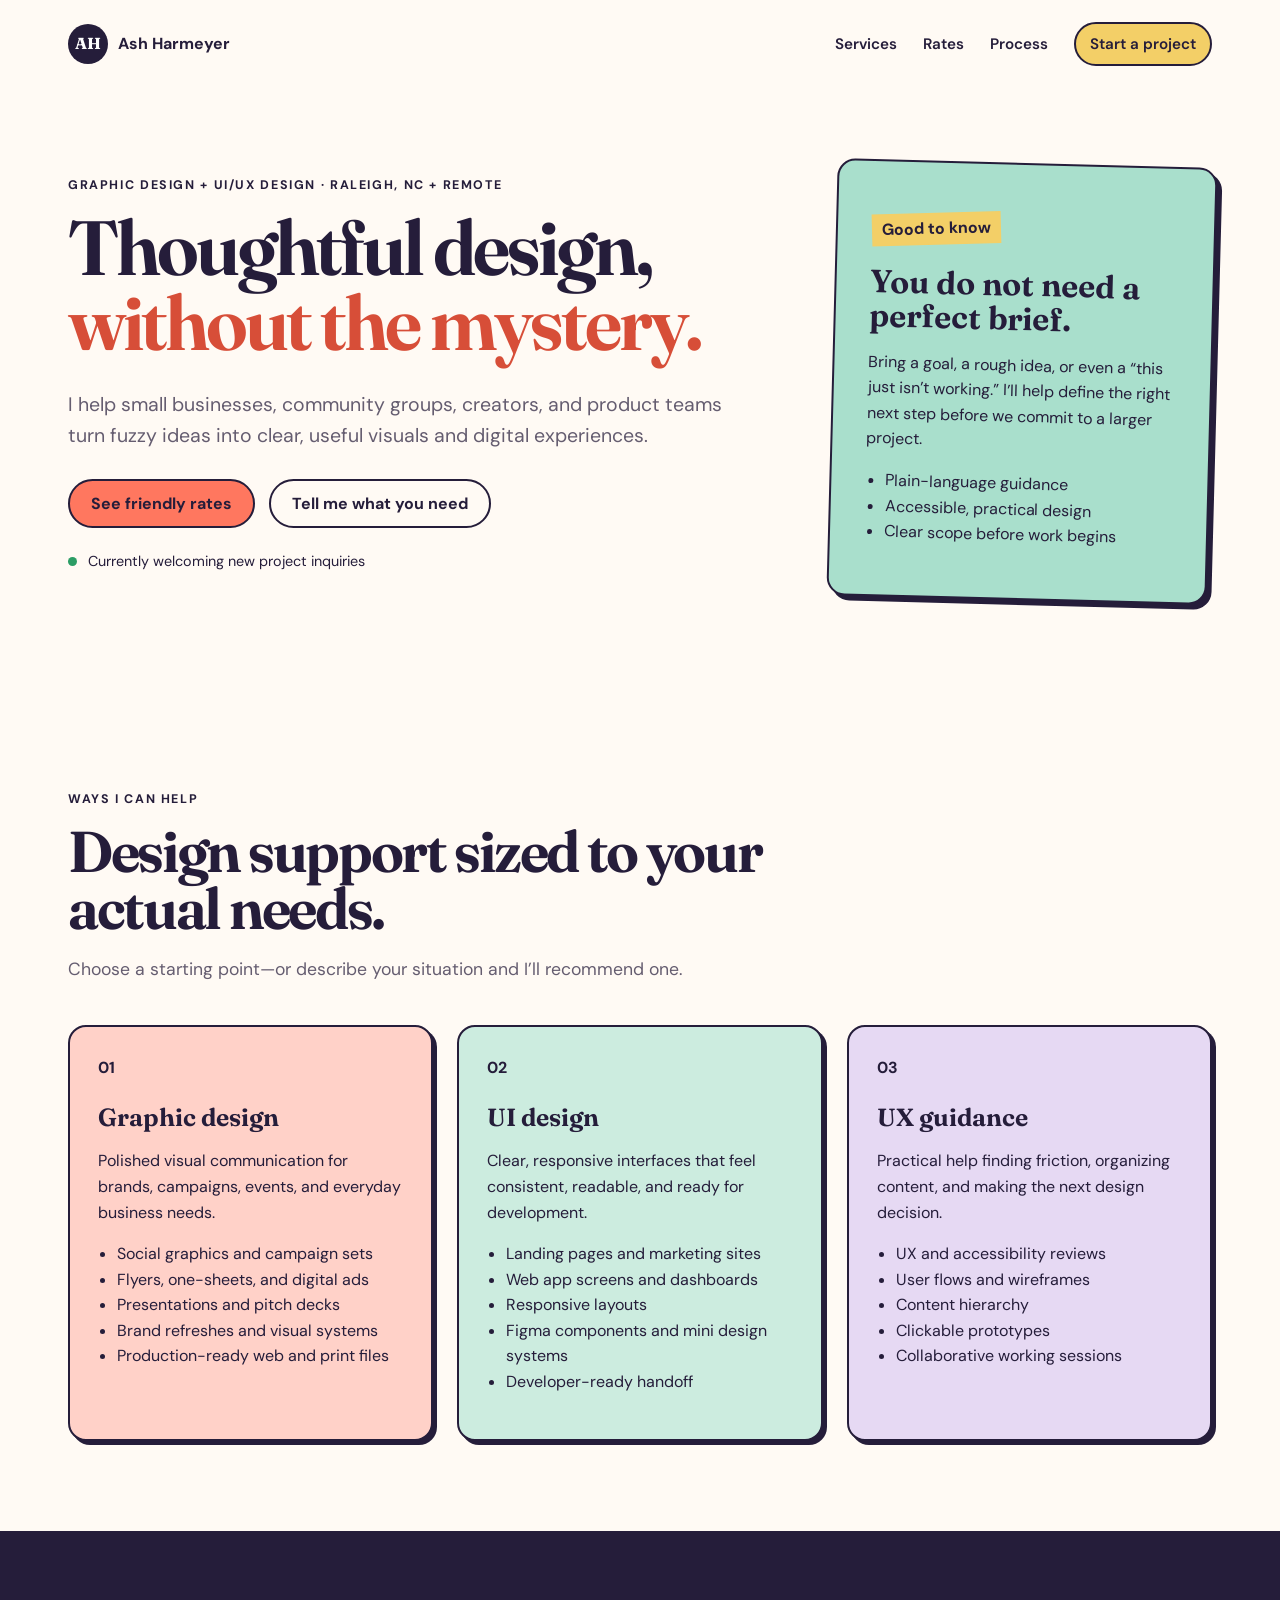
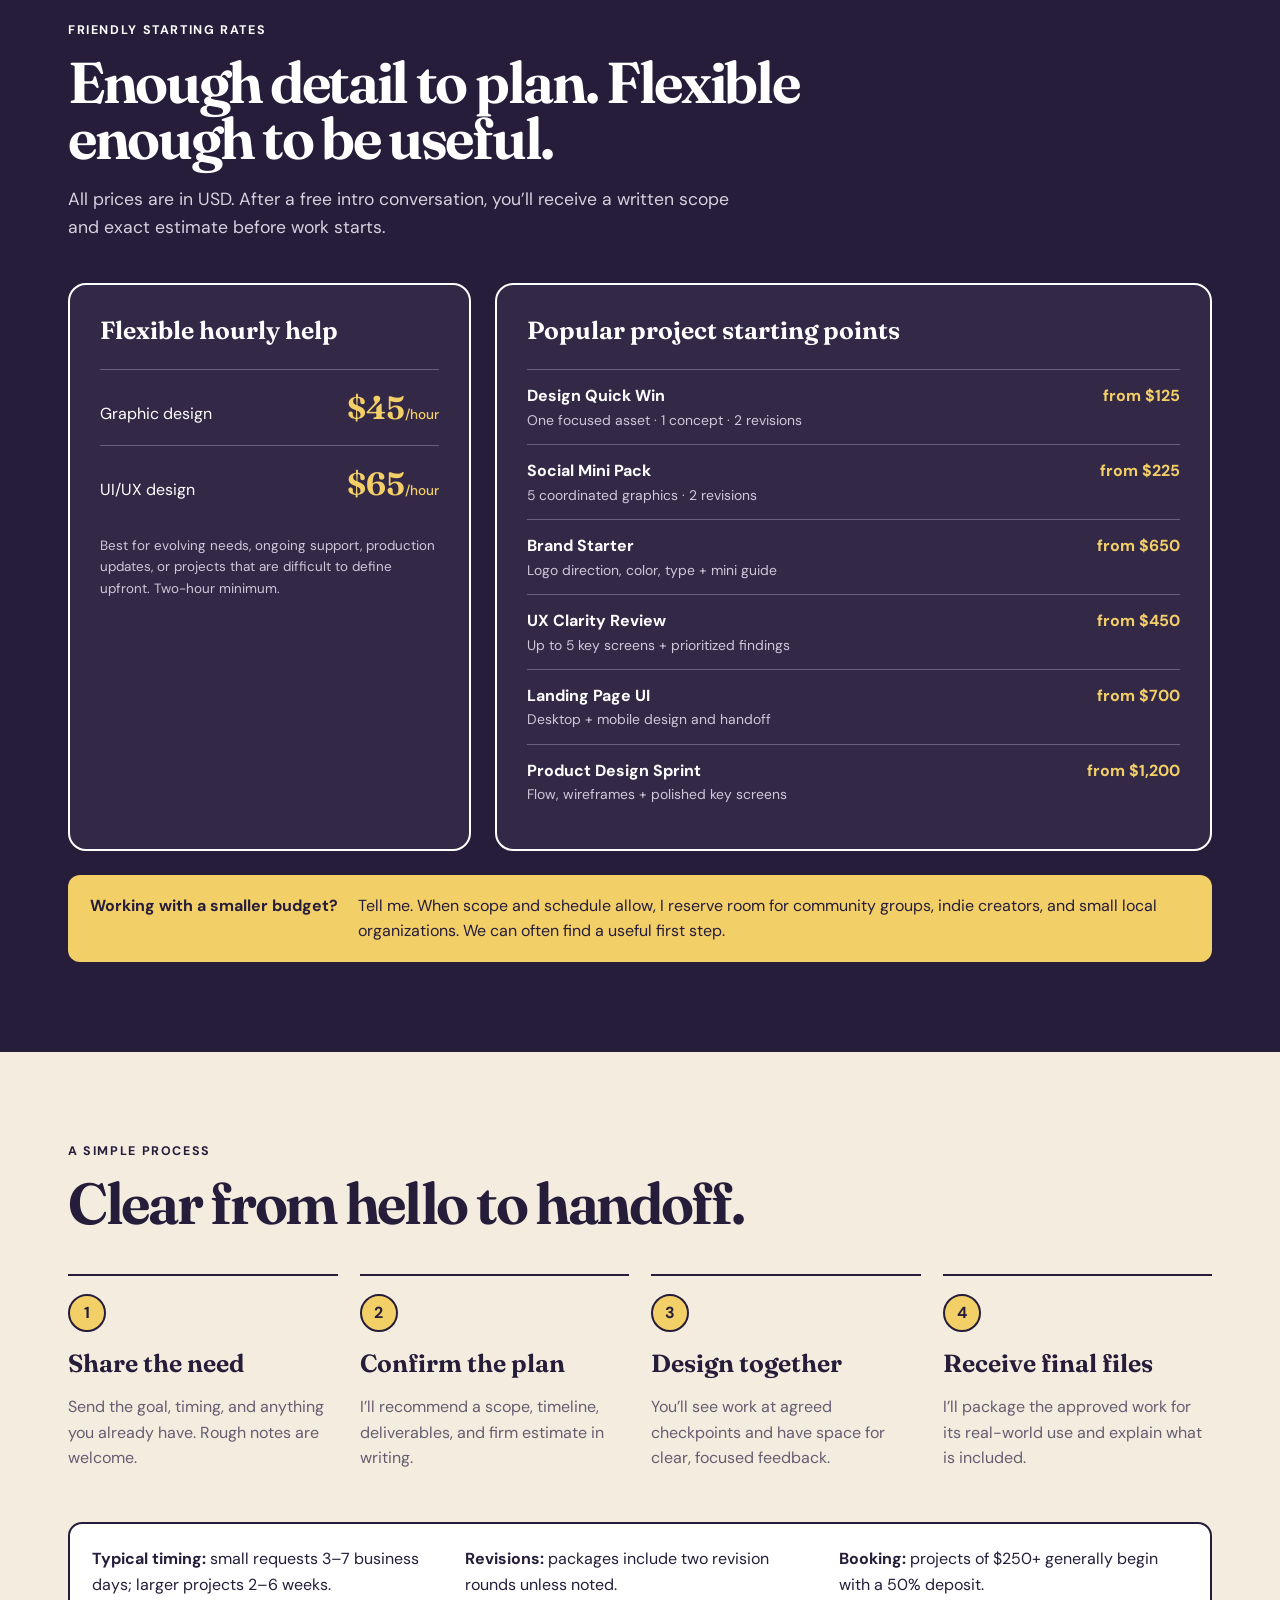
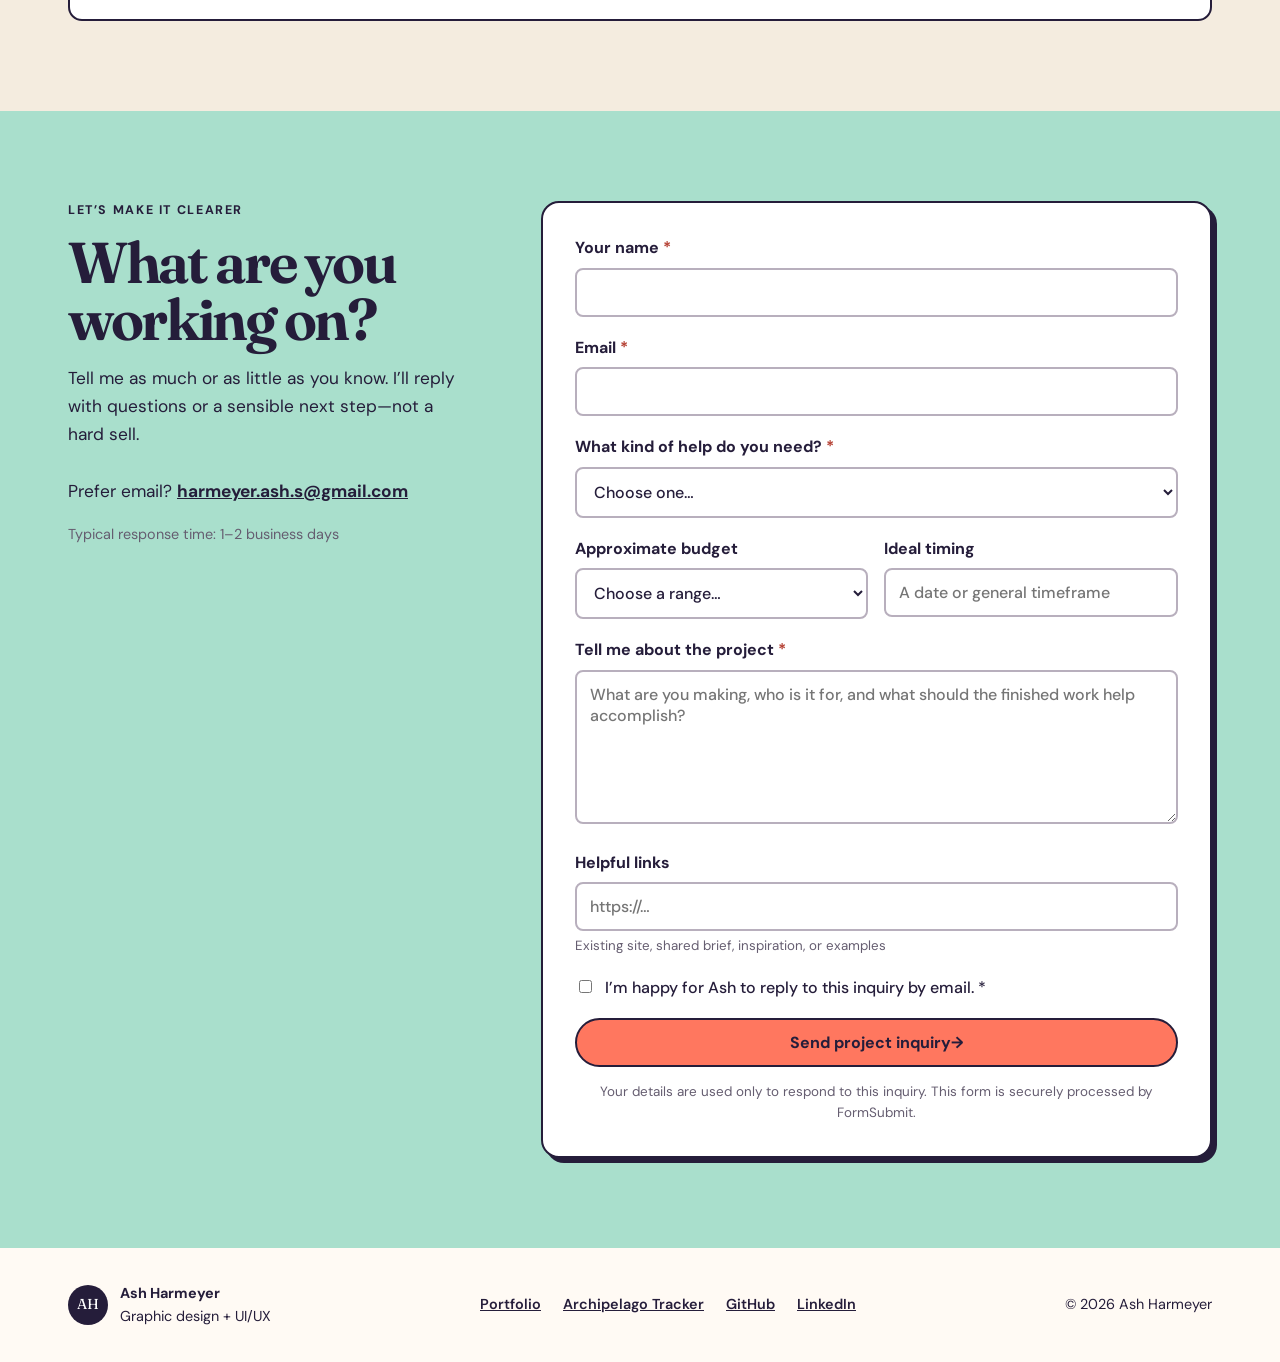
==== commit d5cca7fd: "Move Archipelago tracker to dedicated page" ====
--- a/index.html
+++ b/index.html
@@ -90,6 +90,6 @@
       </form>
     </section>
   </main>
-  <footer><div><span class="footer-mark">AH</span><p><strong>Ash Harmeyer</strong><br>Graphic design + UI/UX</p></div><div class="footer-links"><a href="https://ashodin.myportfolio.com/work">Portfolio</a><a href="https://github.com/AshodinVenteal">GitHub</a><a href="https://www.linkedin.com/in/ash-harmeyer">LinkedIn</a></div><p>© <span id="year">2026</span> Ash Harmeyer</p></footer>
+  <footer><div><span class="footer-mark">AH</span><p><strong>Ash Harmeyer</strong><br>Graphic design + UI/UX</p></div><div class="footer-links"><a href="https://ashodin.myportfolio.com/work">Portfolio</a><a href="archipelago-tracker/">Archipelago Tracker</a><a href="https://github.com/AshodinVenteal">GitHub</a><a href="https://www.linkedin.com/in/ash-harmeyer">LinkedIn</a></div><p>© <span id="year">2026</span> Ash Harmeyer</p></footer>
   <script src="script.js"></script>
 </body></html>
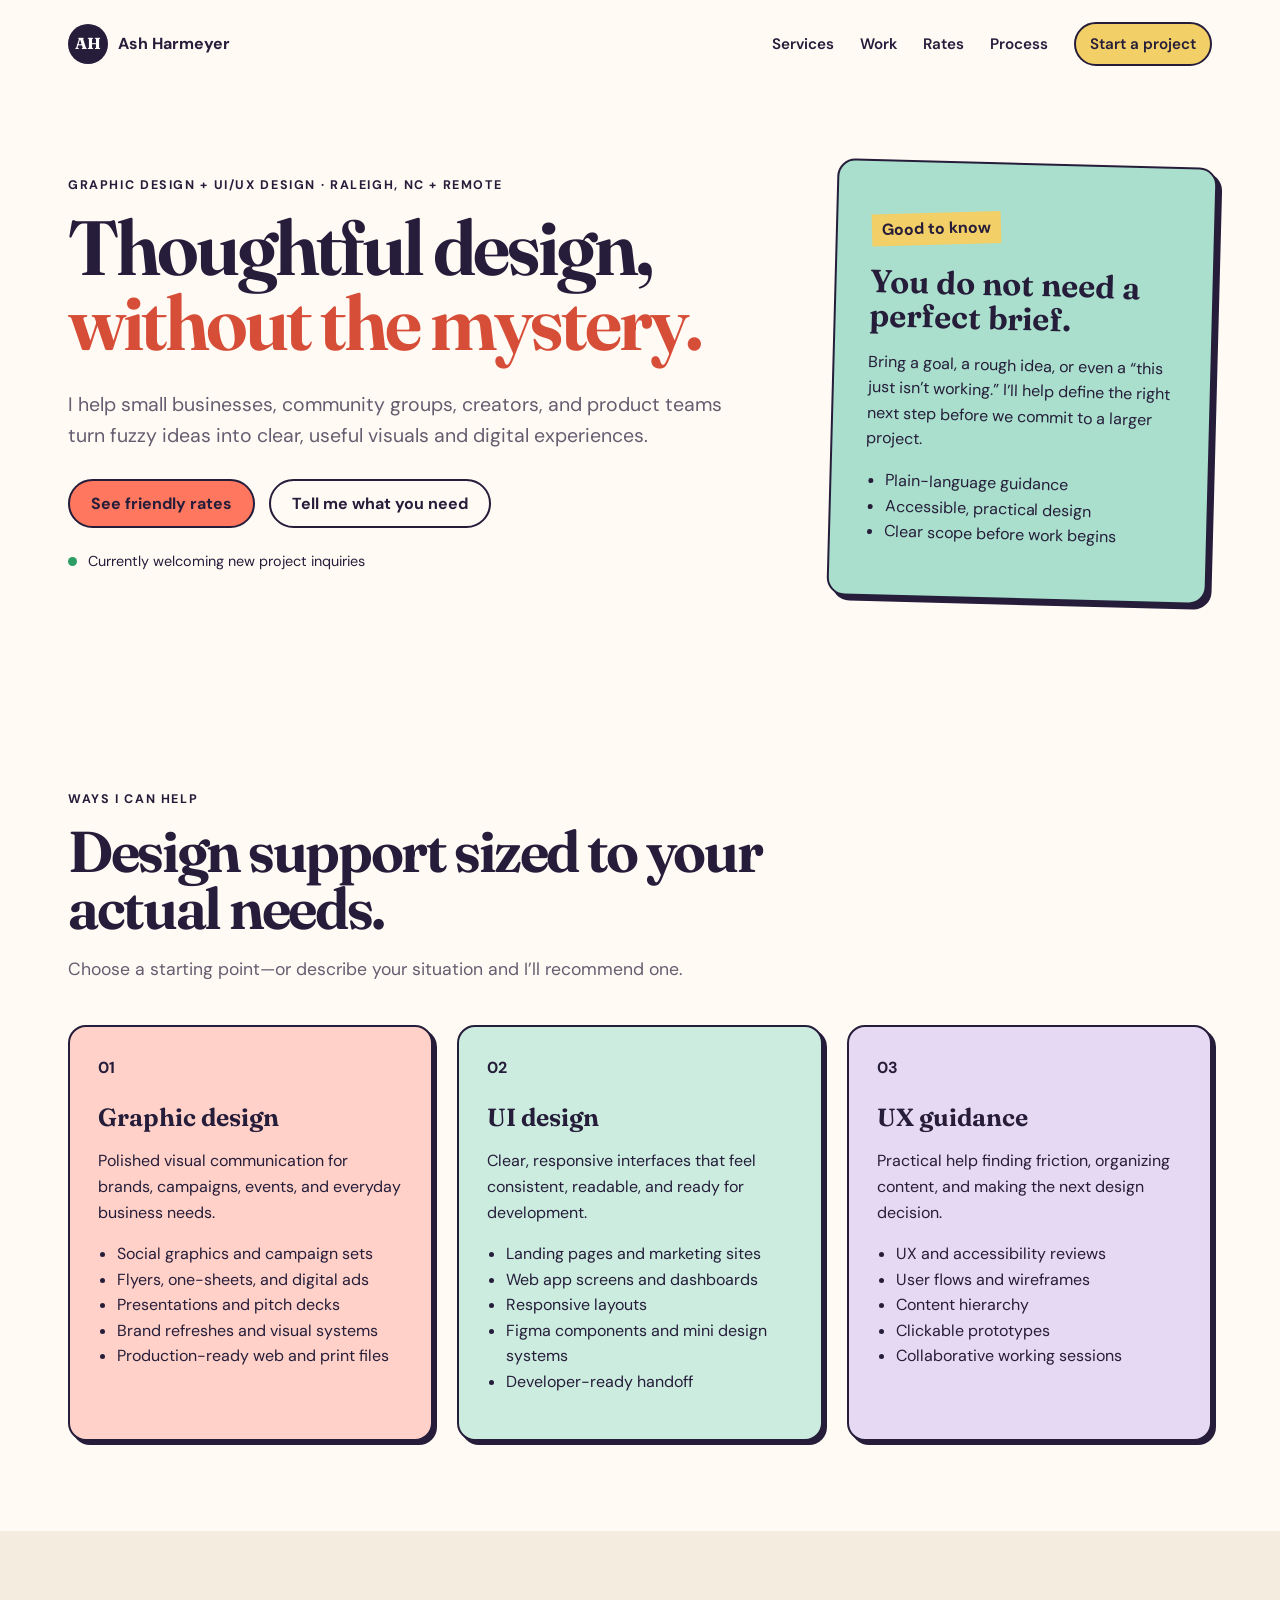
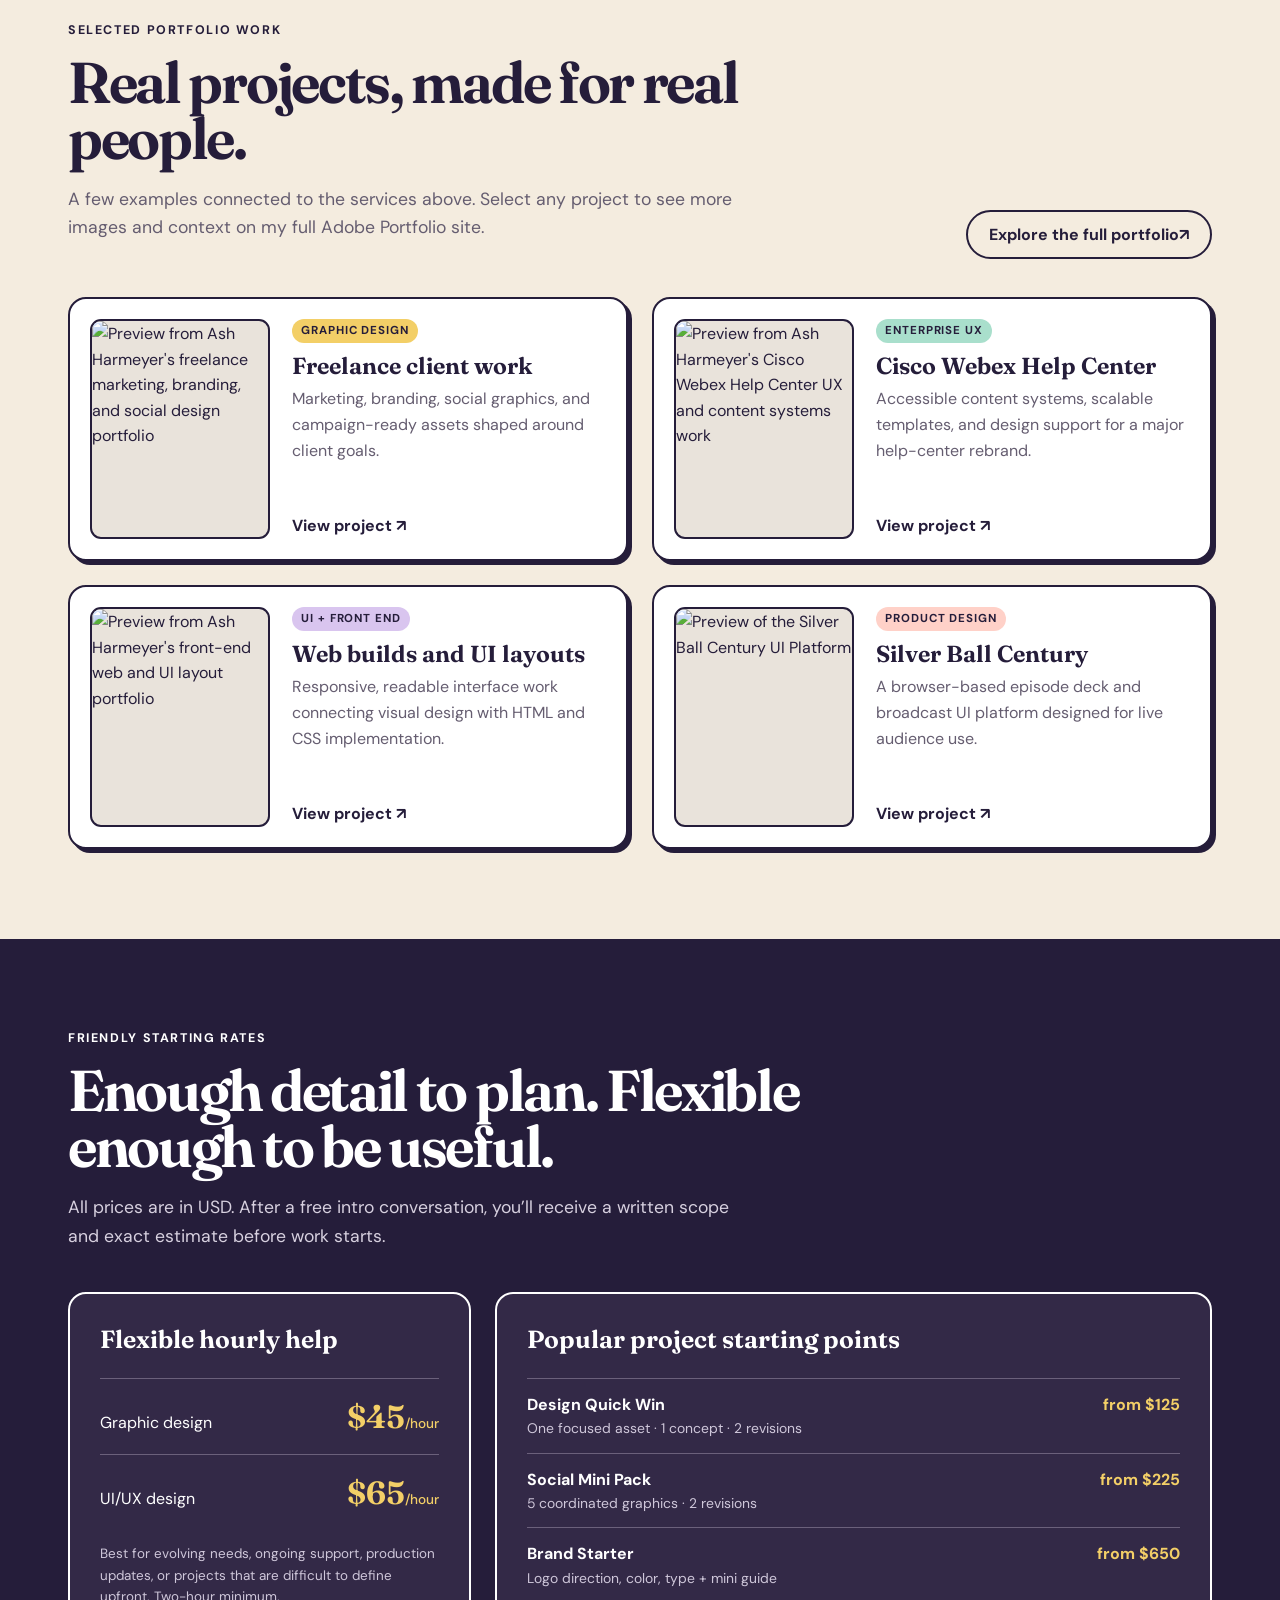
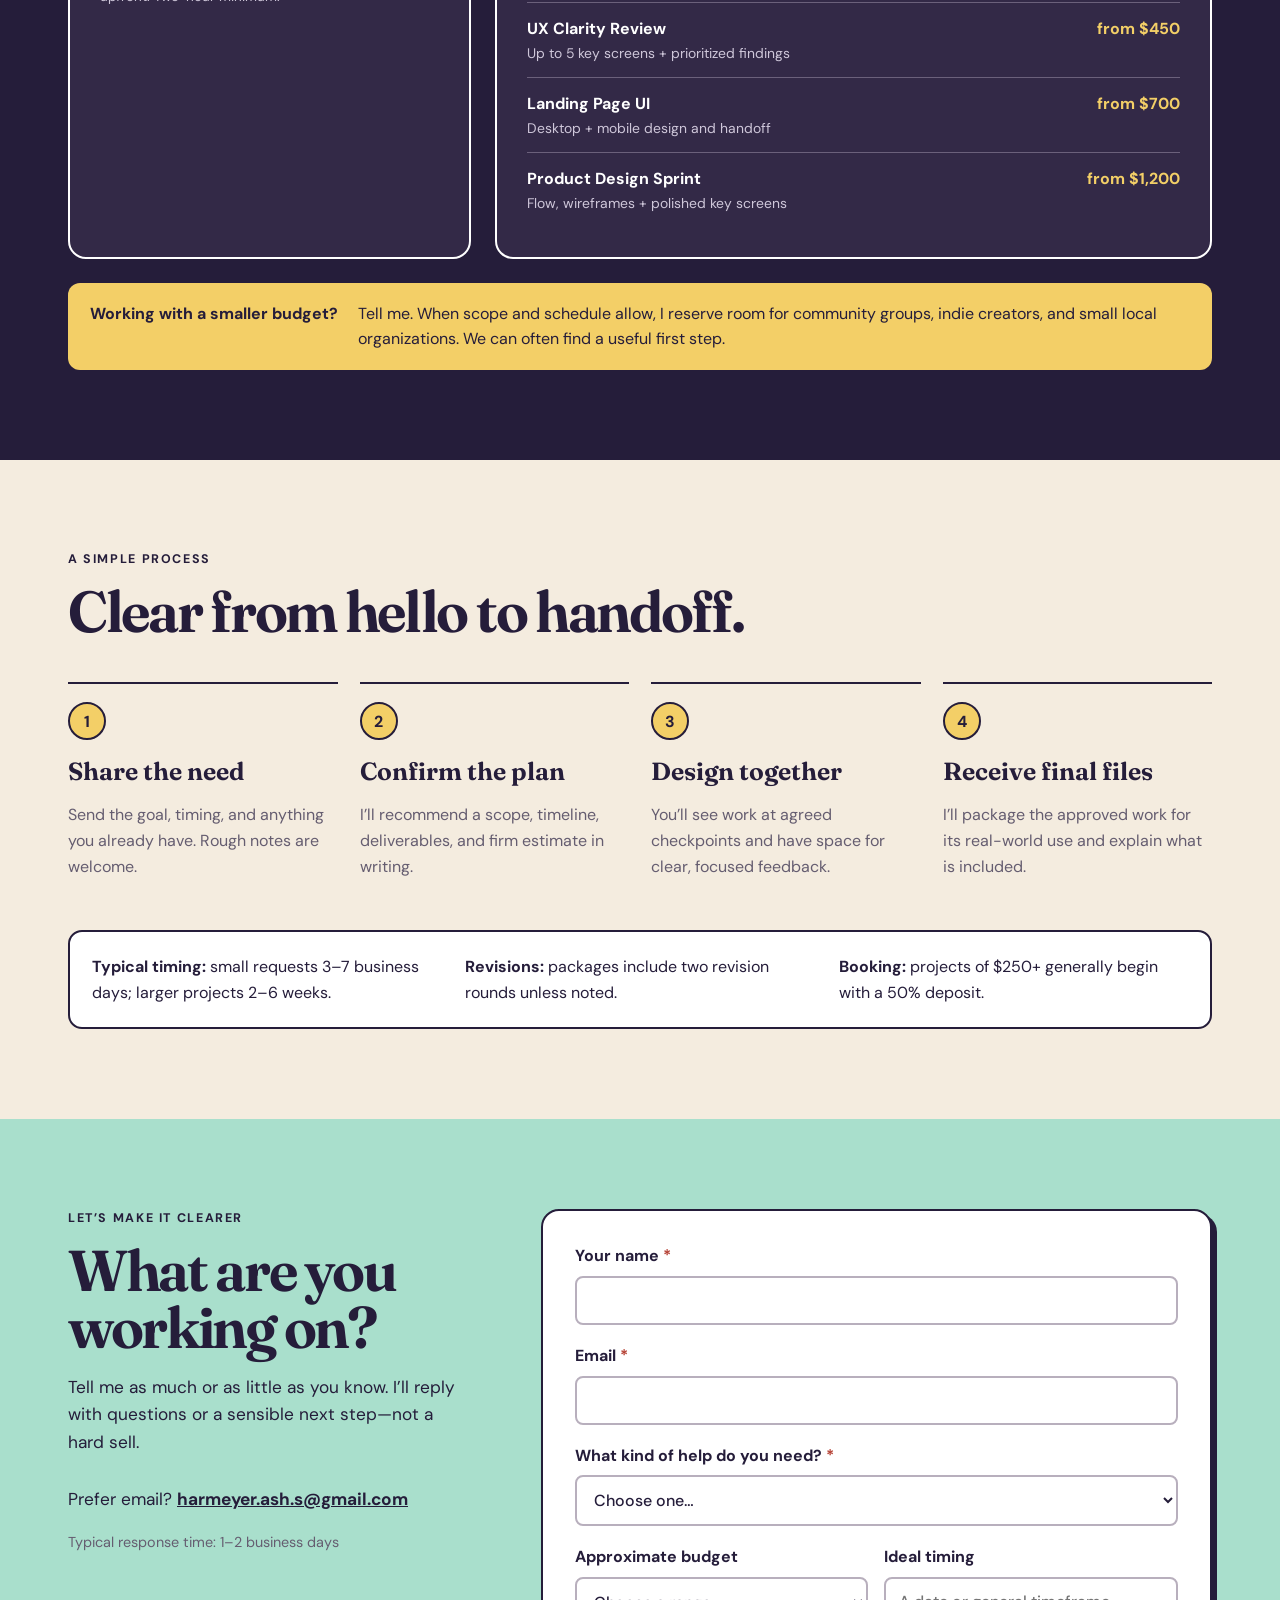
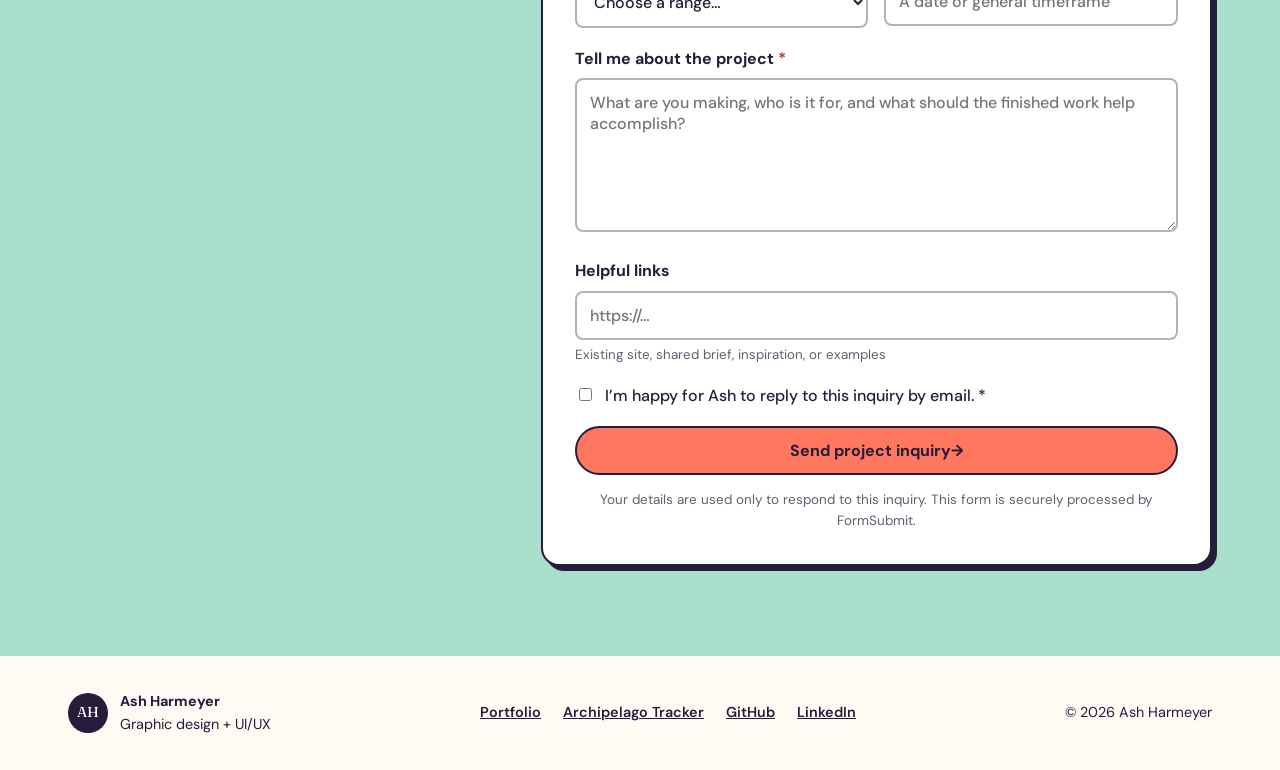
==== commit 577d5d54: "Integrate portfolio work into services site" ====
--- a/index.html
+++ b/index.html
@@ -16,7 +16,7 @@
   <header class="site-header">
     <a class="wordmark" href="#top" aria-label="Ash Harmeyer, home"><span>AH</span> Ash Harmeyer</a>
     <nav aria-label="Primary navigation">
-      <a href="#services">Services</a><a href="#rates">Rates</a><a href="#process">Process</a><a class="nav-cta" href="#inquiry">Start a project</a>
+      <a href="#services">Services</a><a href="#work">Work</a><a href="#rates">Rates</a><a href="#process">Process</a><a class="nav-cta" href="#inquiry">Start a project</a>
     </nav>
   </header>
 
@@ -43,6 +43,31 @@
         <article class="service-card coral"><span class="number">01</span><h3>Graphic design</h3><p>Polished visual communication for brands, campaigns, events, and everyday business needs.</p><ul><li>Social graphics and campaign sets</li><li>Flyers, one-sheets, and digital ads</li><li>Presentations and pitch decks</li><li>Brand refreshes and visual systems</li><li>Production-ready web and print files</li></ul></article>
         <article class="service-card mint"><span class="number">02</span><h3>UI design</h3><p>Clear, responsive interfaces that feel consistent, readable, and ready for development.</p><ul><li>Landing pages and marketing sites</li><li>Web app screens and dashboards</li><li>Responsive layouts</li><li>Figma components and mini design systems</li><li>Developer-ready handoff</li></ul></article>
         <article class="service-card lilac"><span class="number">03</span><h3>UX guidance</h3><p>Practical help finding friction, organizing content, and making the next design decision.</p><ul><li>UX and accessibility reviews</li><li>User flows and wireframes</li><li>Content hierarchy</li><li>Clickable prototypes</li><li>Collaborative working sessions</li></ul></article>
+      </div>
+    </section>
+
+    <section class="section work-section" id="work">
+      <div class="work-heading">
+        <div class="section-heading"><p class="eyebrow">Selected portfolio work</p><h2>Real projects, made for real people.</h2><p>A few examples connected to the services above. Select any project to see more images and context on my full Adobe Portfolio site.</p></div>
+        <a class="button secondary" href="https://ashodin.myportfolio.com/work" target="_blank" rel="noopener">Explore the full portfolio <span aria-hidden="true">↗</span></a>
+      </div>
+      <div class="work-grid">
+        <a class="work-card featured" href="https://ashodin.myportfolio.com/upwork-freelance-designs-posters" target="_blank" rel="noopener">
+          <img src="https://cdn.myportfolio.com/7c2ed675-64ea-4f28-ba99-b92a6ddf469b/8f3f4bec-c8d2-497c-b3a1-f9e1f604808c_carw_4x3x5120.png?h=b2e5158f341124bd77f4dcbf3c78a8cb" alt="Preview from Ash Harmeyer's freelance marketing, branding, and social design portfolio" loading="lazy">
+          <span class="work-type">Graphic design</span><h3>Freelance client work</h3><p>Marketing, branding, social graphics, and campaign-ready assets shaped around client goals.</p><span class="case-link">View project <b aria-hidden="true">↗</b></span>
+        </a>
+        <a class="work-card" href="https://ashodin.myportfolio.com/cisco-design-work" target="_blank" rel="noopener">
+          <img src="https://cdn.myportfolio.com/7c2ed675-64ea-4f28-ba99-b92a6ddf469b/649c8a87-7c44-405b-ba80-256757403c19_carw_4x3x5120.jpg?h=94f360a8a17e8c9c29349d2846c421b7" alt="Preview from Ash Harmeyer's Cisco Webex Help Center UX and content systems work" loading="lazy">
+          <span class="work-type">Enterprise UX</span><h3>Cisco Webex Help Center</h3><p>Accessible content systems, scalable templates, and design support for a major help-center rebrand.</p><span class="case-link">View project <b aria-hidden="true">↗</b></span>
+        </a>
+        <a class="work-card" href="https://ashodin.myportfolio.com/html5webpagedesigns" target="_blank" rel="noopener">
+          <img src="https://cdn.myportfolio.com/7c2ed675-64ea-4f28-ba99-b92a6ddf469b/fdeda259-5a4c-4115-baf9-fcdb0f8523f6_rwc_0x549x1920x1440x1920.png?h=3ca2d8111509974f5ecb00f2d0b28193" alt="Preview from Ash Harmeyer's front-end web and UI layout portfolio" loading="lazy">
+          <span class="work-type">UI + front end</span><h3>Web builds and UI layouts</h3><p>Responsive, readable interface work connecting visual design with HTML and CSS implementation.</p><span class="case-link">View project <b aria-hidden="true">↗</b></span>
+        </a>
+        <a class="work-card" href="https://ashodin.myportfolio.com/copy-of-flippermizer-browser-based-twitch-companion-app" target="_blank" rel="noopener">
+          <img src="https://cdn.myportfolio.com/7c2ed675-64ea-4f28-ba99-b92a6ddf469b/1beb59e5-0863-46f6-9602-47b7aac4c246_rwc_0x301x838x629x838.png?h=98116f371967be4729389e78923524dd" alt="Preview of the Silver Ball Century UI Platform" loading="lazy">
+          <span class="work-type">Product design</span><h3>Silver Ball Century</h3><p>A browser-based episode deck and broadcast UI platform designed for live audience use.</p><span class="case-link">View project <b aria-hidden="true">↗</b></span>
+        </a>
       </div>
     </section>
 
--- a/styles.css
+++ b/styles.css
@@ -1,2 +1,2 @@
-:root{--ink:#251d3a;--paper:#fffaf4;--white:#fff;--coral:#ff775f;--mint:#a9dfcc;--lilac:#d9c5ef;--yellow:#f3cf67;--muted:#655d70;--line:#dcd3ca;--shadow:5px 5px 0 var(--ink);--radius:18px}*{box-sizing:border-box}html{scroll-behavior:smooth}body{margin:0;background:var(--paper);color:var(--ink);font-family:"DM Sans",sans-serif;line-height:1.6}a{color:inherit}.skip-link{position:absolute;left:-9999px}.skip-link:focus{left:12px;top:12px;background:#fff;padding:10px;z-index:20}.site-header{max-width:1200px;margin:auto;padding:22px 28px;display:flex;align-items:center;justify-content:space-between}.wordmark{display:flex;align-items:center;gap:10px;text-decoration:none;font-weight:700}.wordmark span,.footer-mark{display:grid;place-items:center;width:40px;height:40px;border-radius:50%;background:var(--ink);color:#fff;font-family:"Fraunces",serif}nav{display:flex;align-items:center;gap:26px}nav a{text-decoration:none;font-weight:600;font-size:.95rem}nav a:hover{text-decoration:underline;text-underline-offset:4px}.nav-cta{border:2px solid var(--ink);padding:8px 14px;border-radius:999px;background:var(--yellow)}main{overflow:hidden}.hero{max-width:1200px;margin:auto;padding:75px 28px 100px;display:grid;grid-template-columns:1.35fr .75fr;gap:80px;align-items:center}.eyebrow{text-transform:uppercase;letter-spacing:.13em;font-size:.78rem;font-weight:700;margin:0 0 14px}.hero h1,.section-heading h2,.inquiry-copy h2{font:650 clamp(2.7rem,6vw,5.4rem)/.98 "Fraunces",serif;letter-spacing:-.04em;margin:0}.hero h1 em{color:#d74e38;font-style:normal}.lede{font-size:1.22rem;max-width:680px;color:var(--muted);margin:28px 0}.hero-actions{display:flex;gap:14px;flex-wrap:wrap}.button{display:inline-flex;align-items:center;justify-content:center;border:2px solid var(--ink);border-radius:999px;padding:12px 21px;text-decoration:none;font:700 1rem "DM Sans",sans-serif;cursor:pointer;transition:.16s}.button:hover{transform:translate(-2px,-2px);box-shadow:3px 3px 0 var(--ink)}.primary{background:var(--coral);color:var(--ink)}.secondary{background:transparent}.availability{font-size:.9rem;margin-top:22px}.availability span{display:inline-block;width:9px;height:9px;background:#2b9d65;border-radius:50%;margin-right:7px}.hero-card{position:relative;background:var(--mint);border:2px solid var(--ink);border-radius:var(--radius);padding:34px;box-shadow:var(--shadow);transform:rotate(1.5deg)}.hero-card h2{font:650 2rem/1.08 "Fraunces",serif;margin:5px 0 16px}.hero-card ul{padding-left:20px}.scribble{display:inline-block;background:var(--yellow);padding:3px 10px;transform:rotate(-3deg);font-weight:700}.section{padding:90px max(28px,calc((100vw - 1144px)/2))}.section-heading{max-width:820px;margin-bottom:42px}.section-heading h2,.inquiry-copy h2{font-size:clamp(2.2rem,4.5vw,4rem)}.section-heading>p:last-child{font-size:1.1rem;color:var(--muted);max-width:680px}.service-grid{display:grid;grid-template-columns:repeat(3,1fr);gap:24px}.service-card{border:2px solid var(--ink);border-radius:var(--radius);padding:28px;box-shadow:4px 4px 0 var(--ink)}.service-card.coral{background:#ffd1c8}.service-card.mint{background:#ccecdf}.service-card.lilac{background:#e6d9f3}.number{font-weight:700}.service-card h3,.rate-panel h3,.steps h3{font:650 1.55rem "Fraunces",serif;margin:22px 0 8px}.service-card ul{padding-left:19px}.rates-section{background:var(--ink);color:#fff}.rates-section .section-heading>p:last-child{color:#d7d0df}.rate-columns{display:grid;grid-template-columns:.72fr 1.28fr;gap:24px}.rate-panel{border:2px solid #fff;border-radius:var(--radius);padding:30px;background:#332947}.rate-panel h3{margin:0 0 24px}.hourly>div{display:flex;justify-content:space-between;align-items:baseline;border-top:1px solid #6b607b;padding:18px 0}.hourly strong{font:650 2rem "Fraunces",serif;color:var(--yellow)}.hourly small{font:500 .85rem "DM Sans",sans-serif}.fine-print,.form-note{font-size:.84rem;color:#cfc7da}.package{display:flex;justify-content:space-between;gap:20px;padding:13px 0;border-top:1px solid #6b607b}.package div{display:flex;flex-direction:column}.package span{color:#cfc7da;font-size:.87rem}.package b{white-space:nowrap;color:var(--yellow)}.rate-note{margin-top:24px;background:var(--yellow);color:var(--ink);border-radius:12px;padding:18px 22px;display:flex;gap:20px}.rate-note strong{white-space:nowrap}.process-section{background:#f4ecdf}.steps{list-style:none;padding:0;display:grid;grid-template-columns:repeat(4,1fr);gap:22px}.steps li{border-top:2px solid var(--ink);padding-top:18px}.steps li>span{display:grid;place-items:center;width:38px;height:38px;border:2px solid var(--ink);border-radius:50%;background:var(--yellow);font-weight:700}.steps h3{margin:16px 0 5px}.steps p{color:var(--muted)}.terms{display:flex;gap:24px;margin-top:35px;padding:22px;border:2px solid var(--ink);border-radius:14px;background:#fff}.terms p{flex:1;margin:0}.inquiry-section{display:grid;grid-template-columns:.75fr 1.25fr;gap:70px;background:var(--mint)}.inquiry-copy{position:sticky;top:30px;align-self:start}.inquiry-copy>p:not(.eyebrow){font-size:1.08rem}.direct{margin-top:30px}.direct a{font-weight:700}.response{font-size:.9rem!important;color:var(--muted)}form{background:#fff;border:2px solid var(--ink);border-radius:var(--radius);padding:32px;box-shadow:var(--shadow)}label{display:block;font-weight:700;margin-bottom:18px}label>span{color:#b43e31}input,select,textarea{width:100%;margin-top:7px;padding:12px 13px;border:2px solid #b8afbd;border-radius:8px;background:#fff;color:var(--ink);font:500 1rem "DM Sans",sans-serif}textarea{resize:vertical}input:focus,select:focus,textarea:focus{outline:3px solid var(--yellow);border-color:var(--ink)}label small{display:block;font-weight:400;color:var(--muted);margin-top:4px}.form-row{display:grid;grid-template-columns:1fr 1fr;gap:16px}.check{display:flex;align-items:flex-start;gap:10px;font-weight:500}.check input{width:auto;margin-top:5px}.check span{color:var(--ink)}form .button{width:100%}.form-note{color:var(--muted);text-align:center;margin-bottom:0}footer{background:var(--paper);max-width:1200px;margin:auto;padding:34px 28px;display:flex;justify-content:space-between;align-items:center;font-size:.9rem}footer>div:first-child{display:flex;align-items:center;gap:12px}footer p{margin:0}.footer-links{display:flex;gap:22px}.footer-links a{font-weight:600}
-@media(max-width:850px){nav>a:not(.nav-cta){display:none}.hero{grid-template-columns:1fr;padding-top:45px;gap:45px}.hero-card{transform:none}.service-grid,.rate-columns,.inquiry-section{grid-template-columns:1fr}.steps{grid-template-columns:1fr 1fr}.terms{flex-direction:column}.inquiry-copy{position:static}.rate-note{flex-direction:column;gap:4px}.rate-note strong{white-space:normal}}@media(max-width:560px){.site-header{padding:16px 18px}.wordmark{font-size:0}.wordmark span{font-size:1rem}.hero,.section{padding-left:20px;padding-right:20px}.hero{padding-bottom:70px}.steps,.form-row{grid-template-columns:1fr}form{padding:22px}.package{flex-direction:column;gap:4px}.package b{white-space:normal}.footer-links{display:none}footer{padding:25px 20px}.hero-actions .button{width:100%}}@media(prefers-reduced-motion:reduce){html{scroll-behavior:auto}.button{transition:none}}
+:root{--ink:#251d3a;--paper:#fffaf4;--white:#fff;--coral:#ff775f;--mint:#a9dfcc;--lilac:#d9c5ef;--yellow:#f3cf67;--muted:#655d70;--line:#dcd3ca;--shadow:5px 5px 0 var(--ink);--radius:18px}*{box-sizing:border-box}html{scroll-behavior:smooth}body{margin:0;background:var(--paper);color:var(--ink);font-family:"DM Sans",sans-serif;line-height:1.6}a{color:inherit}.skip-link{position:absolute;left:-9999px}.skip-link:focus{left:12px;top:12px;background:#fff;padding:10px;z-index:20}.site-header{max-width:1200px;margin:auto;padding:22px 28px;display:flex;align-items:center;justify-content:space-between}.wordmark{display:flex;align-items:center;gap:10px;text-decoration:none;font-weight:700}.wordmark span,.footer-mark{display:grid;place-items:center;width:40px;height:40px;border-radius:50%;background:var(--ink);color:#fff;font-family:"Fraunces",serif}nav{display:flex;align-items:center;gap:26px}nav a{text-decoration:none;font-weight:600;font-size:.95rem}nav a:hover{text-decoration:underline;text-underline-offset:4px}.nav-cta{border:2px solid var(--ink);padding:8px 14px;border-radius:999px;background:var(--yellow)}main{overflow:hidden}.hero{max-width:1200px;margin:auto;padding:75px 28px 100px;display:grid;grid-template-columns:1.35fr .75fr;gap:80px;align-items:center}.eyebrow{text-transform:uppercase;letter-spacing:.13em;font-size:.78rem;font-weight:700;margin:0 0 14px}.hero h1,.section-heading h2,.inquiry-copy h2{font:650 clamp(2.7rem,6vw,5.4rem)/.98 "Fraunces",serif;letter-spacing:-.04em;margin:0}.hero h1 em{color:#d74e38;font-style:normal}.lede{font-size:1.22rem;max-width:680px;color:var(--muted);margin:28px 0}.hero-actions{display:flex;gap:14px;flex-wrap:wrap}.button{display:inline-flex;align-items:center;justify-content:center;border:2px solid var(--ink);border-radius:999px;padding:12px 21px;text-decoration:none;font:700 1rem "DM Sans",sans-serif;cursor:pointer;transition:.16s}.button:hover{transform:translate(-2px,-2px);box-shadow:3px 3px 0 var(--ink)}.primary{background:var(--coral);color:var(--ink)}.secondary{background:transparent}.availability{font-size:.9rem;margin-top:22px}.availability span{display:inline-block;width:9px;height:9px;background:#2b9d65;border-radius:50%;margin-right:7px}.hero-card{position:relative;background:var(--mint);border:2px solid var(--ink);border-radius:var(--radius);padding:34px;box-shadow:var(--shadow);transform:rotate(1.5deg)}.hero-card h2{font:650 2rem/1.08 "Fraunces",serif;margin:5px 0 16px}.hero-card ul{padding-left:20px}.scribble{display:inline-block;background:var(--yellow);padding:3px 10px;transform:rotate(-3deg);font-weight:700}.section{padding:90px max(28px,calc((100vw - 1144px)/2))}.section-heading{max-width:820px;margin-bottom:42px}.section-heading h2,.inquiry-copy h2{font-size:clamp(2.2rem,4.5vw,4rem)}.section-heading>p:last-child{font-size:1.1rem;color:var(--muted);max-width:680px}.service-grid{display:grid;grid-template-columns:repeat(3,1fr);gap:24px}.service-card{border:2px solid var(--ink);border-radius:var(--radius);padding:28px;box-shadow:4px 4px 0 var(--ink)}.service-card.coral{background:#ffd1c8}.service-card.mint{background:#ccecdf}.service-card.lilac{background:#e6d9f3}.number{font-weight:700}.service-card h3,.rate-panel h3,.steps h3{font:650 1.55rem "Fraunces",serif;margin:22px 0 8px}.service-card ul{padding-left:19px}.work-section{background:#f4ecdf}.work-heading{display:flex;align-items:flex-end;justify-content:space-between;gap:30px;margin-bottom:38px}.work-heading .section-heading{margin-bottom:0}.work-heading>.button{flex:0 0 auto}.work-grid{display:grid;grid-template-columns:repeat(2,1fr);gap:24px}.work-card{display:grid;grid-template-columns:180px 1fr;grid-template-rows:auto auto 1fr auto;column-gap:22px;overflow:hidden;border:2px solid var(--ink);border-radius:var(--radius);padding:20px;background:#fff;color:var(--ink);text-decoration:none;box-shadow:4px 4px 0 var(--ink);transition:transform .16s,box-shadow .16s}.work-card:hover{transform:translate(-3px,-3px);box-shadow:7px 7px 0 var(--ink)}.work-card:focus-visible{outline:4px solid var(--coral);outline-offset:4px}.work-card img{grid-row:1/5;width:180px;height:100%;min-height:220px;object-fit:cover;border:2px solid var(--ink);border-radius:11px;background:#e9e3db}.work-type{align-self:start;justify-self:start;background:var(--yellow);border-radius:999px;padding:3px 9px;font-size:.72rem;font-weight:700;text-transform:uppercase;letter-spacing:.08em}.work-card:nth-child(2) .work-type{background:var(--mint)}.work-card:nth-child(3) .work-type{background:var(--lilac)}.work-card:nth-child(4) .work-type{background:#ffd1c8}.work-card h3{font:650 1.45rem/1.08 "Fraunces",serif;margin:10px 0 4px}.work-card p{color:var(--muted);margin:4px 0 14px}.case-link{font-weight:700}.rates-section{background:var(--ink);color:#fff}.rates-section .section-heading>p:last-child{color:#d7d0df}.rate-columns{display:grid;grid-template-columns:.72fr 1.28fr;gap:24px}.rate-panel{border:2px solid #fff;border-radius:var(--radius);padding:30px;background:#332947}.rate-panel h3{margin:0 0 24px}.hourly>div{display:flex;justify-content:space-between;align-items:baseline;border-top:1px solid #6b607b;padding:18px 0}.hourly strong{font:650 2rem "Fraunces",serif;color:var(--yellow)}.hourly small{font:500 .85rem "DM Sans",sans-serif}.fine-print,.form-note{font-size:.84rem;color:#cfc7da}.package{display:flex;justify-content:space-between;gap:20px;padding:13px 0;border-top:1px solid #6b607b}.package div{display:flex;flex-direction:column}.package span{color:#cfc7da;font-size:.87rem}.package b{white-space:nowrap;color:var(--yellow)}.rate-note{margin-top:24px;background:var(--yellow);color:var(--ink);border-radius:12px;padding:18px 22px;display:flex;gap:20px}.rate-note strong{white-space:nowrap}.process-section{background:#f4ecdf}.steps{list-style:none;padding:0;display:grid;grid-template-columns:repeat(4,1fr);gap:22px}.steps li{border-top:2px solid var(--ink);padding-top:18px}.steps li>span{display:grid;place-items:center;width:38px;height:38px;border:2px solid var(--ink);border-radius:50%;background:var(--yellow);font-weight:700}.steps h3{margin:16px 0 5px}.steps p{color:var(--muted)}.terms{display:flex;gap:24px;margin-top:35px;padding:22px;border:2px solid var(--ink);border-radius:14px;background:#fff}.terms p{flex:1;margin:0}.inquiry-section{display:grid;grid-template-columns:.75fr 1.25fr;gap:70px;background:var(--mint)}.inquiry-copy{position:sticky;top:30px;align-self:start}.inquiry-copy>p:not(.eyebrow){font-size:1.08rem}.direct{margin-top:30px}.direct a{font-weight:700}.response{font-size:.9rem!important;color:var(--muted)}form{background:#fff;border:2px solid var(--ink);border-radius:var(--radius);padding:32px;box-shadow:var(--shadow)}label{display:block;font-weight:700;margin-bottom:18px}label>span{color:#b43e31}input,select,textarea{width:100%;margin-top:7px;padding:12px 13px;border:2px solid #b8afbd;border-radius:8px;background:#fff;color:var(--ink);font:500 1rem "DM Sans",sans-serif}textarea{resize:vertical}input:focus,select:focus,textarea:focus{outline:3px solid var(--yellow);border-color:var(--ink)}label small{display:block;font-weight:400;color:var(--muted);margin-top:4px}.form-row{display:grid;grid-template-columns:1fr 1fr;gap:16px}.check{display:flex;align-items:flex-start;gap:10px;font-weight:500}.check input{width:auto;margin-top:5px}.check span{color:var(--ink)}form .button{width:100%}.form-note{color:var(--muted);text-align:center;margin-bottom:0}footer{background:var(--paper);max-width:1200px;margin:auto;padding:34px 28px;display:flex;justify-content:space-between;align-items:center;font-size:.9rem}footer>div:first-child{display:flex;align-items:center;gap:12px}footer p{margin:0}.footer-links{display:flex;gap:22px}.footer-links a{font-weight:600}
+@media(max-width:1000px){.work-grid{grid-template-columns:1fr}}@media(max-width:850px){nav>a:not(.nav-cta){display:none}.hero{grid-template-columns:1fr;padding-top:45px;gap:45px}.hero-card{transform:none}.service-grid,.rate-columns,.inquiry-section{grid-template-columns:1fr}.work-heading{align-items:flex-start;flex-direction:column}.steps{grid-template-columns:1fr 1fr}.terms{flex-direction:column}.inquiry-copy{position:static}.rate-note{flex-direction:column;gap:4px}.rate-note strong{white-space:normal}}@media(max-width:560px){.site-header{padding:16px 18px}.wordmark{font-size:0}.wordmark span{font-size:1rem}.hero,.section{padding-left:20px;padding-right:20px}.hero{padding-bottom:70px}.steps,.form-row{grid-template-columns:1fr}.work-card{grid-template-columns:1fr}.work-card img{grid-row:auto;width:100%;height:210px;min-height:0;margin-bottom:16px}form{padding:22px}.package{flex-direction:column;gap:4px}.package b{white-space:normal}.footer-links{display:none}footer{padding:25px 20px}.hero-actions .button{width:100%}}@media(prefers-reduced-motion:reduce){html{scroll-behavior:auto}.button,.work-card{transition:none}}
